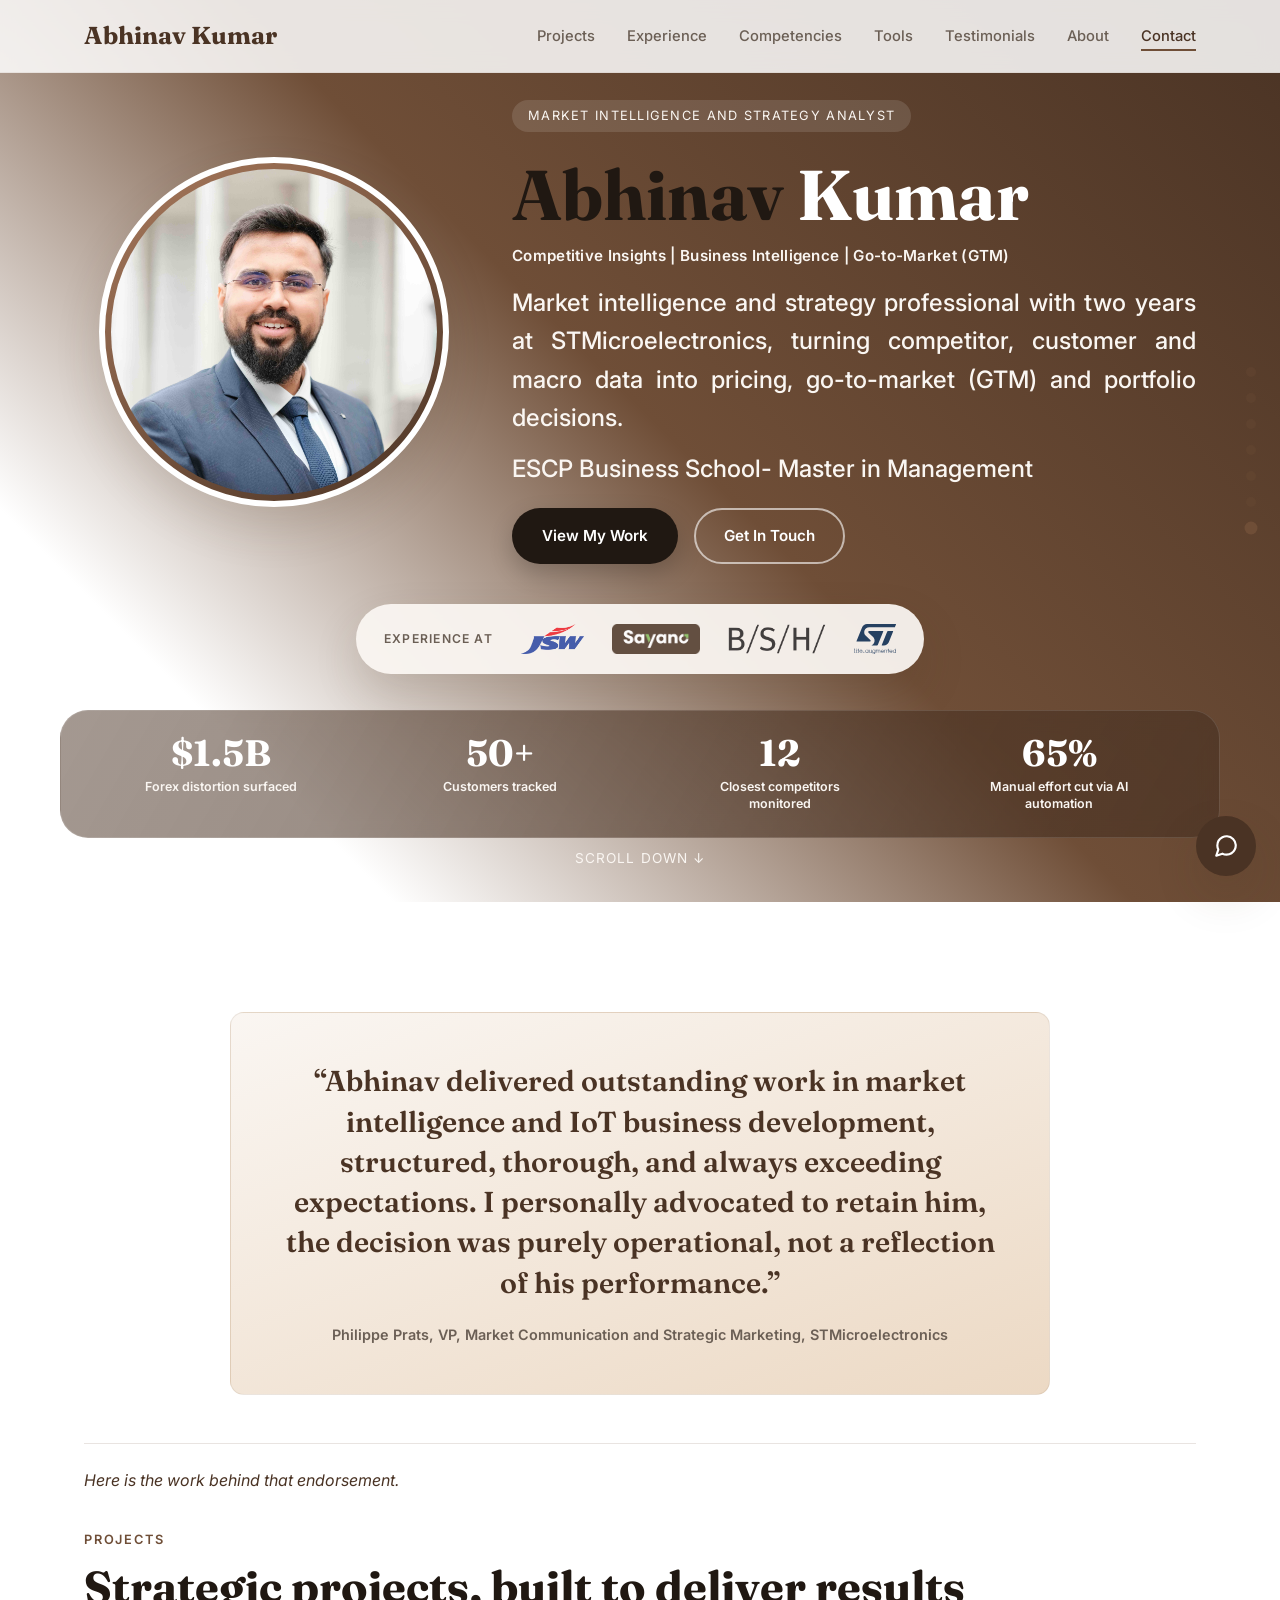
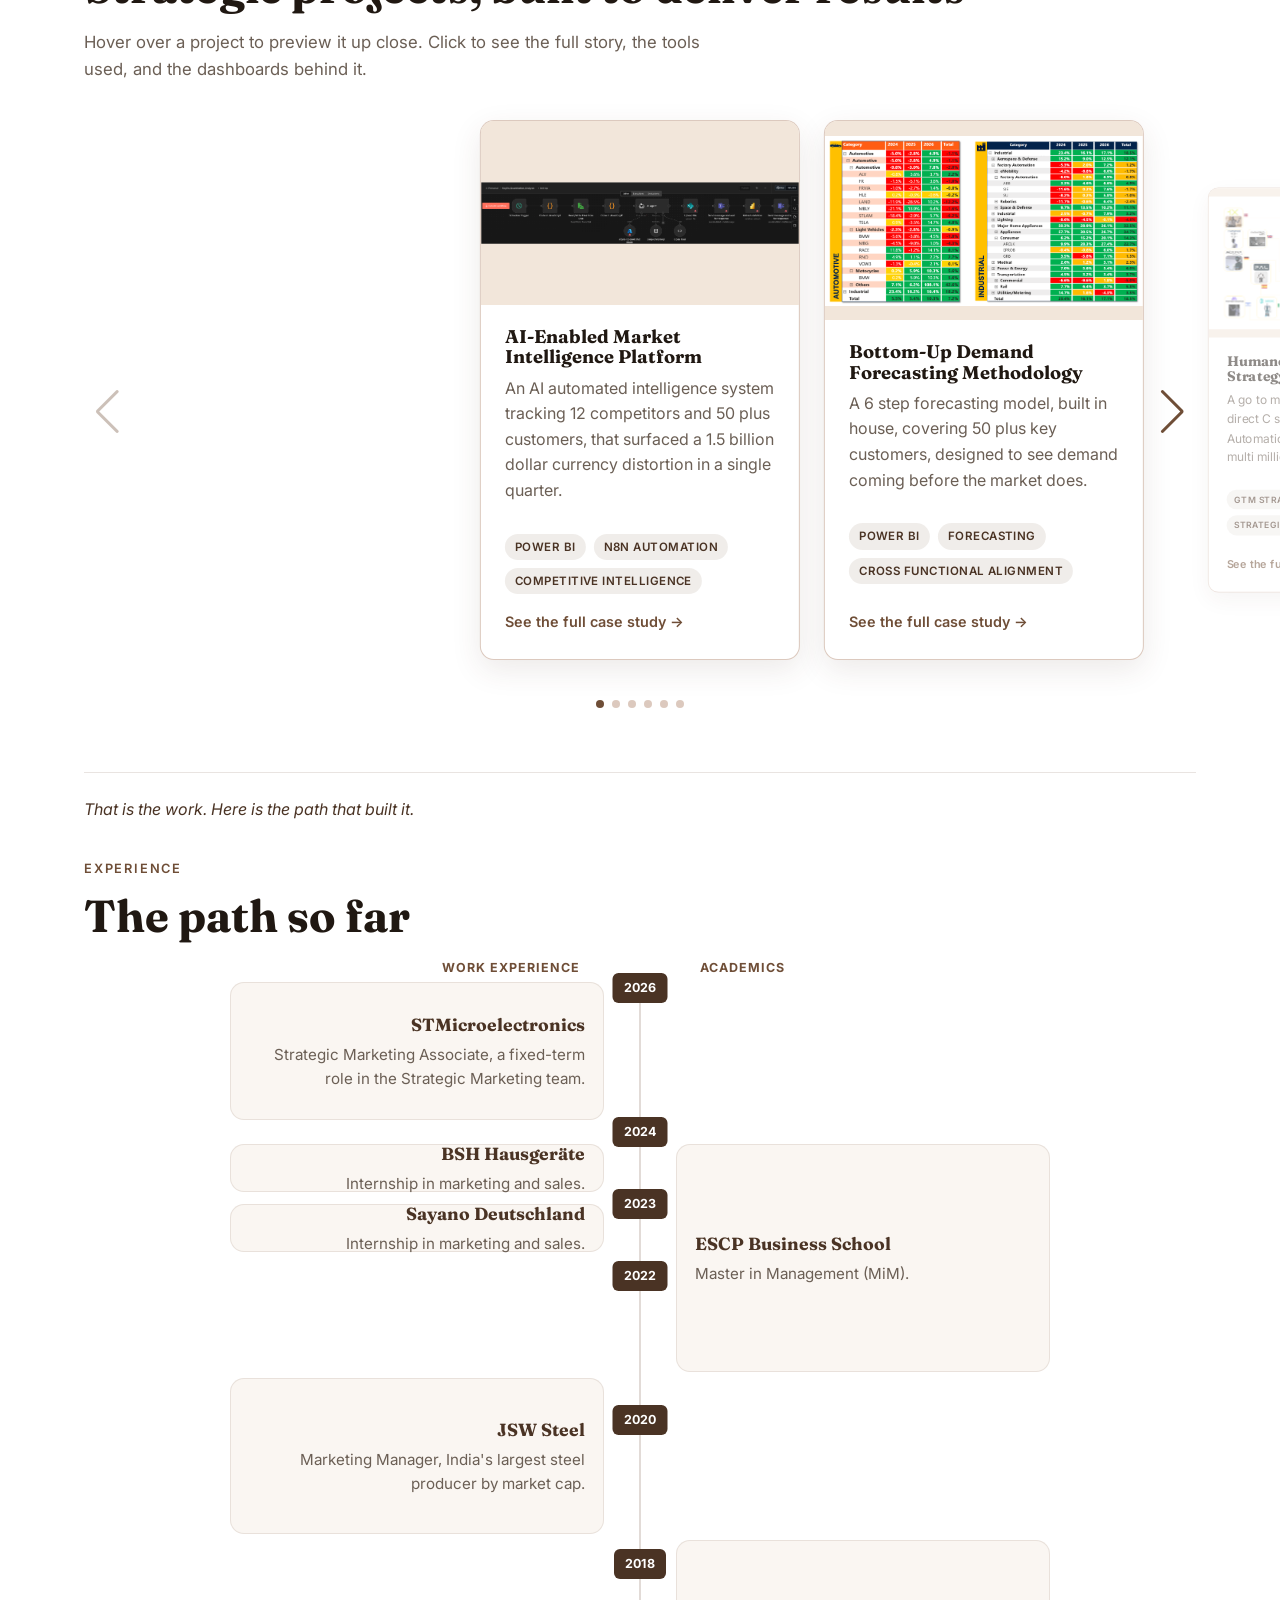
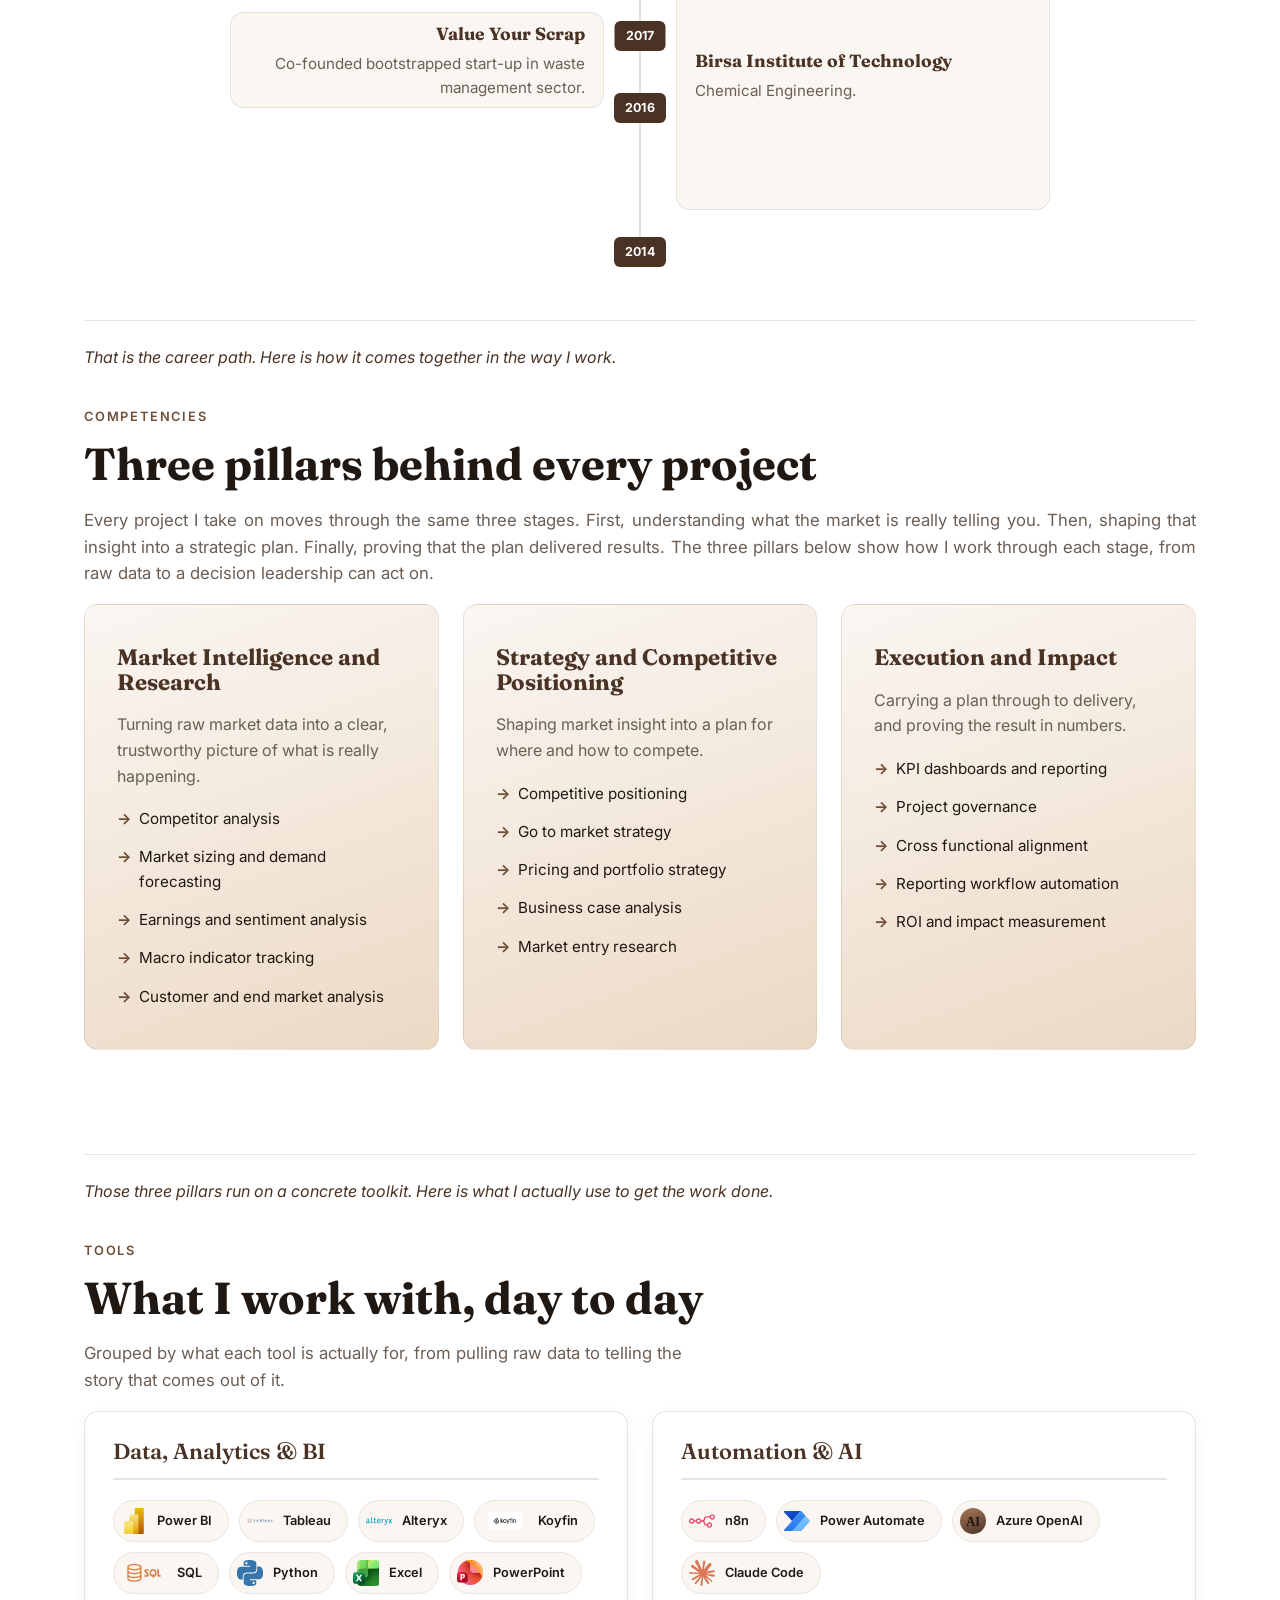
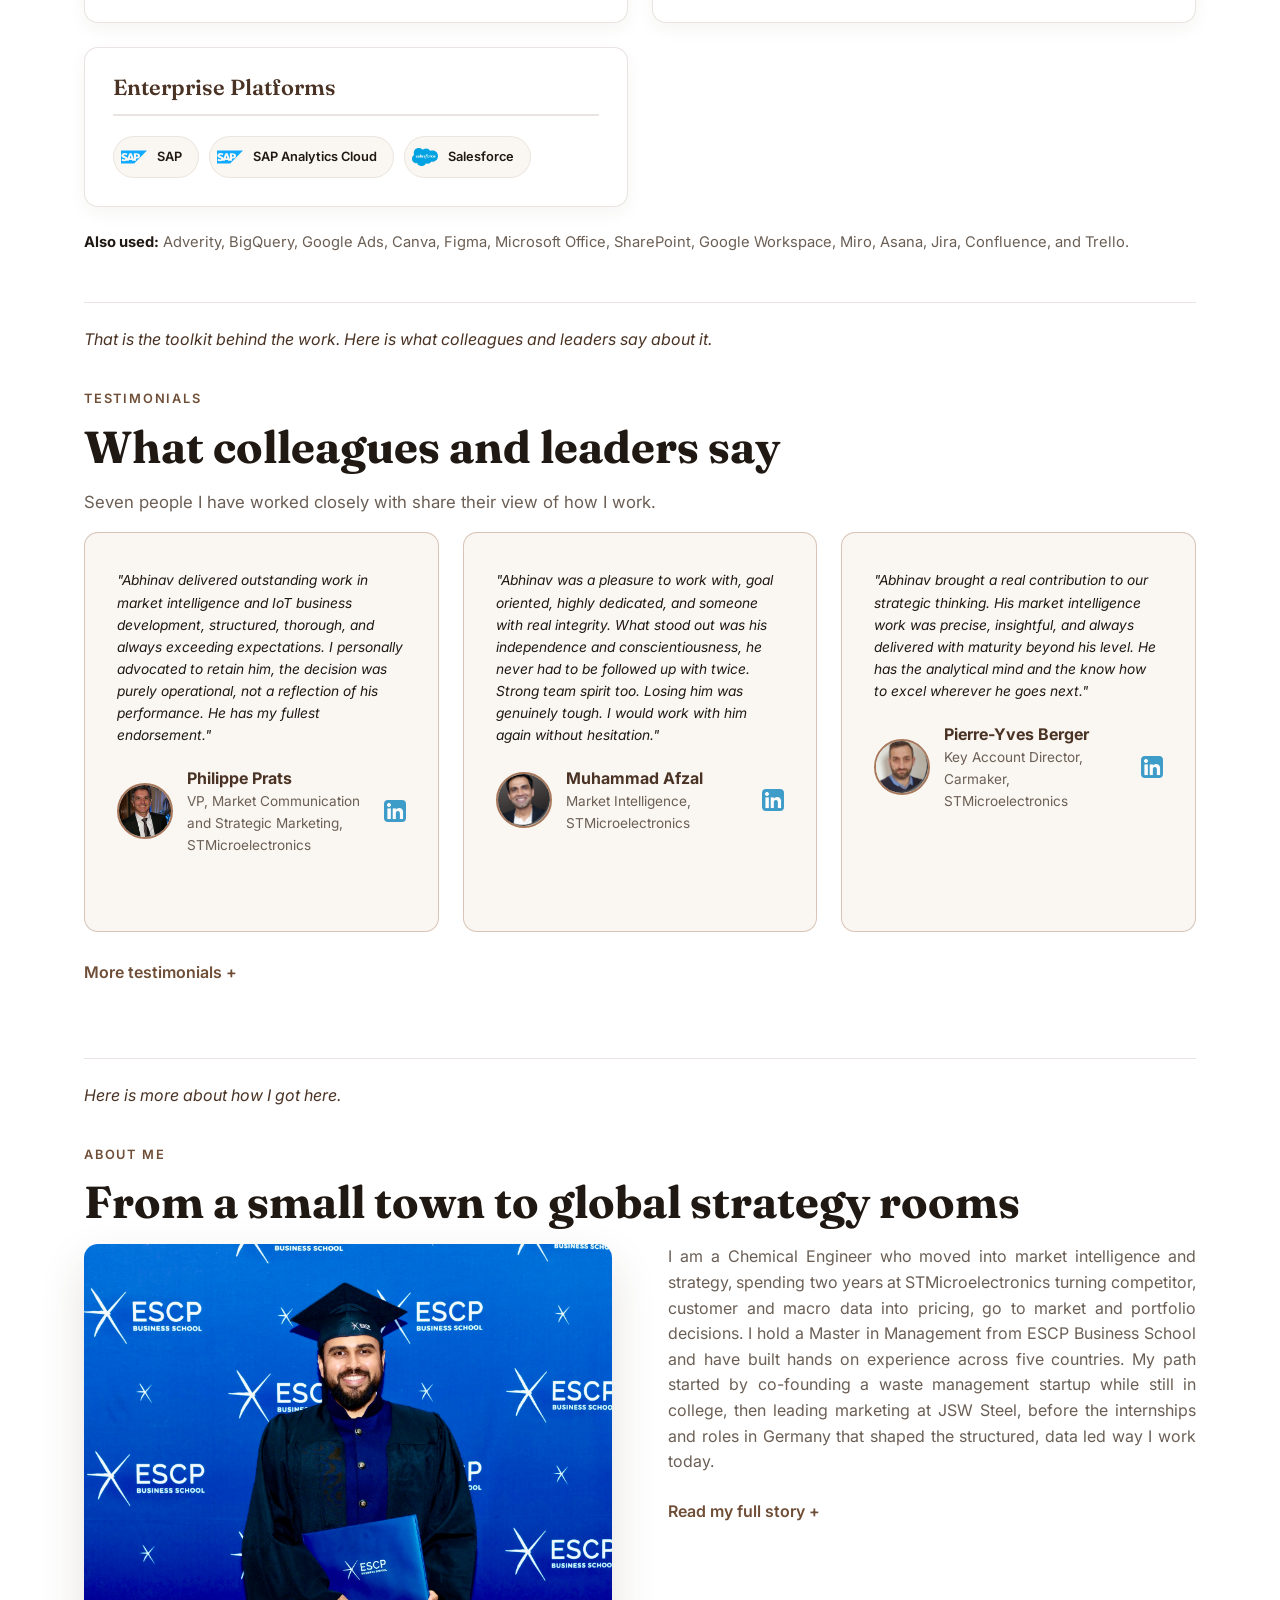
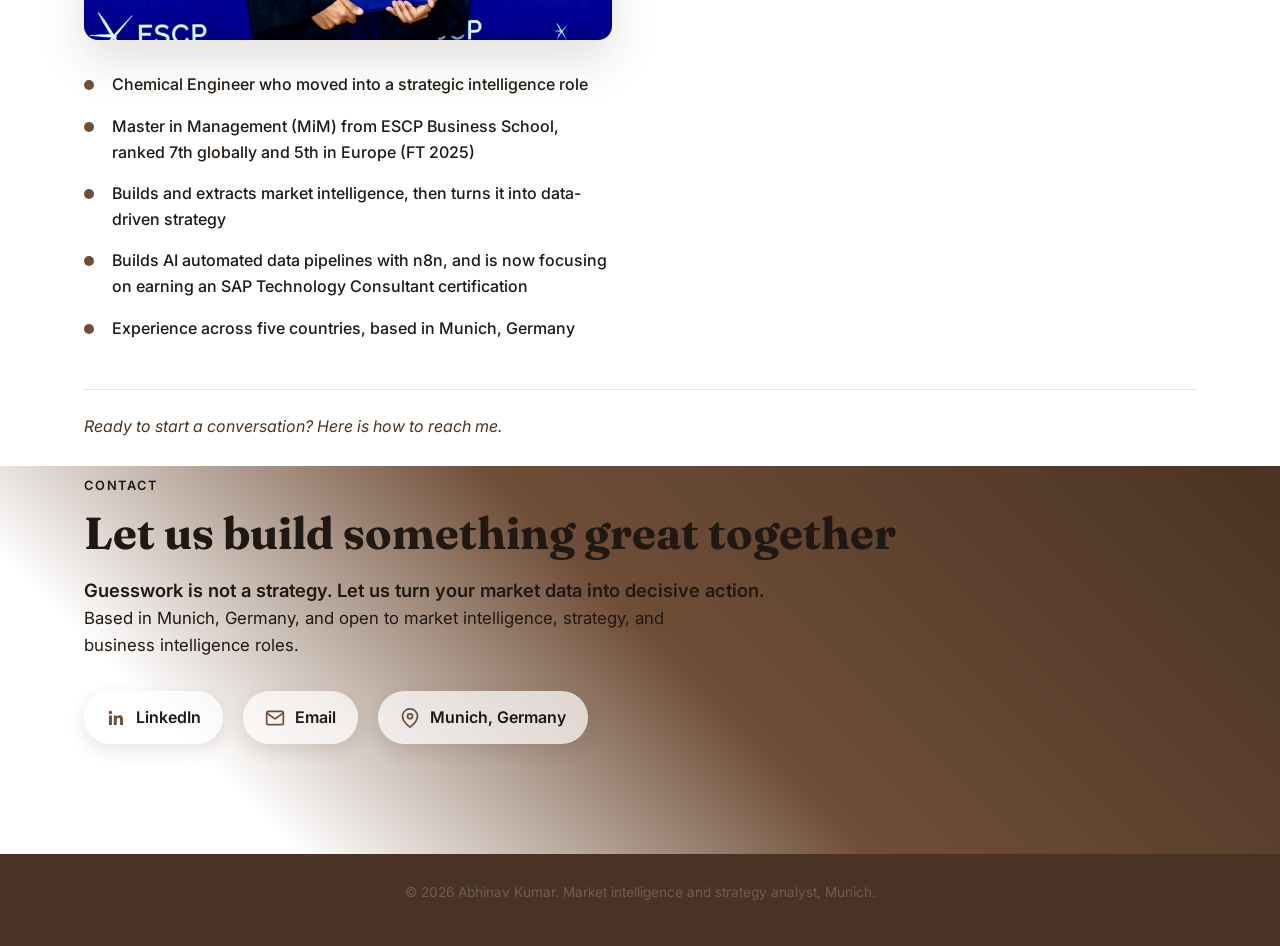
==== index.html @ e5f7d115 "Rebuild experience timeline as a shared, non-repeating year axis Replace the per-entry start/end yea" ====
<!DOCTYPE html>
<html lang="en">
<head>
<meta charset="UTF-8">
<!-- Google tag (gtag.js) -->
<script async src="https://www.googletagmanager.com/gtag/js?id=G-XK9YFJBX1S"></script>
<script>
  window.dataLayer = window.dataLayer || [];
  function gtag(){dataLayer.push(arguments);}
  gtag('js', new Date());

  gtag('config', 'G-XK9YFJBX1S');
</script>
<meta name="viewport" content="width=device-width, initial-scale=1.0">
<title>Abhinav Kumar | Market Intelligence and Strategy Analyst, Munich</title>
<meta name="description" content="Market intelligence and strategy analyst in Munich. Two years at STMicroelectronics. Competitor analysis, forecasting, Power BI dashboards and AI automation.">
<meta property="og:title" content="Abhinav Kumar | Market Intelligence and Strategy Analyst, Munich">
<meta property="og:description" content="Market intelligence and strategy analyst in Munich. Two years at STMicroelectronics. Competitor analysis, forecasting, Power BI dashboards and AI automation.">
<meta property="og:type" content="website">
<meta property="og:url" content="https://abhinavescp.github.io/portfolio/">
<!-- TODO: OG_IMAGE_PATH was not supplied ("none yet"), so the profile photo is used here. A proper 1200x630 social preview image is still needed. -->
<meta property="og:image" content="https://abhinavescp.github.io/portfolio/assets/images/hero/profile.jpeg">
<meta name="twitter:card" content="summary_large_image">
<link rel="preconnect" href="https://fonts.googleapis.com">
<link href="https://fonts.googleapis.com/css2?family=Fraunces:wght@500;600;700&family=Inter:wght@400;500;600;700&display=swap" rel="stylesheet">
<link rel="stylesheet" href="https://cdn.jsdelivr.net/npm/swiper@11/swiper-bundle.min.css">
<link rel="stylesheet" href="assets/css/style.css">
</head>
<body>

<nav class="navbar">
  <div class="container">
    <a href="#hero" class="nav-logo">Abhinav Kumar</a>
    <ul class="nav-links">
      <li><a href="#portfolio">Projects</a></li>
      <li><a href="#experience">Experience</a></li>
      <li><a href="#competencies">Competencies</a></li>
      <li><a href="#tools">Tools</a></li>
      <li><a href="#testimonials">Testimonials</a></li>
      <li><a href="#about">About</a></li>
      <li><a href="#contact">Contact</a></li>
    </ul>
    <button class="nav-toggle" aria-label="Toggle menu">&#9776;</button>
  </div>
</nav>

<nav class="side-dots" aria-label="Page sections">
  <a href="#portfolio" class="side-dot" aria-label="Projects"><span class="side-dot-label">Projects</span></a>
  <a href="#experience" class="side-dot" aria-label="Experience"><span class="side-dot-label">Experience</span></a>
  <a href="#competencies" class="side-dot" aria-label="Competencies"><span class="side-dot-label">Competencies</span></a>
  <a href="#tools" class="side-dot" aria-label="Tools"><span class="side-dot-label">Tools</span></a>
  <a href="#testimonials" class="side-dot" aria-label="Testimonials"><span class="side-dot-label">Testimonials</span></a>
  <a href="#about" class="side-dot" aria-label="About"><span class="side-dot-label">About</span></a>
  <a href="#contact" class="side-dot" aria-label="Contact"><span class="side-dot-label">Contact</span></a>
</nav>

<main>

  <section class="hero" id="hero">
    <div class="container">
      <div class="hero-photo-wrap">
        <div class="hero-photo">
          <img src="assets/images/hero/profile.jpeg" alt="Abhinav Kumar">
        </div>
      </div>
      <div class="hero-copy">
        <span class="hero-kicker">Market Intelligence and Strategy Analyst</span>
        <h1 class="hero-name">Abhinav <span class="accent">Kumar</span></h1>
        <p class="hero-subline">Competitive Insights | Business Intelligence | Go-to-Market (GTM)</p>
        <p class="hero-tagline">Market intelligence and strategy professional with two years at STMicroelectronics, turning competitor, customer and macro data into pricing, go-to-market (GTM) and portfolio decisions.<span class="hero-tagline-edu">ESCP Business School- Master in Management</span></p>
        <div class="hero-actions">
          <a href="#portfolio" class="btn btn-primary">View My Work</a>
          <a href="#contact" class="btn btn-secondary">Get In Touch</a>
        </div>
      </div>
    </div>

    <div class="hero-trust-bar">
      <span class="hero-trust-label">Experience at</span>
      <div class="hero-trust-logos">
        <a href="https://www.jsw.in/" target="_blank" rel="noopener noreferrer"><img src="assets/images/logos/jsw.webp" alt="JSW Steel"></a>
        <a href="https://sayano.de/" target="_blank" rel="noopener noreferrer"><img src="assets/images/logos/sayano.png" alt="Sayano Deutschland"></a>
        <a href="https://www.bsh-group.com/de/de/ueber-die-bsh/unternehmensprofil/" target="_blank" rel="noopener noreferrer"><img src="assets/images/logos/bsh.webp" alt="BSH Hausgeräte"></a>
        <a href="https://www.st.com/content/st_com/en/about/who-we-are.html" target="_blank" rel="noopener noreferrer"><img src="assets/images/logos/stmicroelectronics.svg" alt="STMicroelectronics"></a>
      </div>
    </div>

    <div class="hero-stat-strip">
      <div class="stat-strip-grid">
        <div class="stat-item">
          <span class="stat-number" data-count-to="1.5" data-prefix="$" data-suffix="B">0</span>
          <span class="stat-label">Forex distortion surfaced</span>
        </div>
        <div class="stat-item">
          <span class="stat-number" data-count-to="50" data-suffix="+">0</span>
          <span class="stat-label">Customers tracked</span>
        </div>
        <div class="stat-item">
          <span class="stat-number" data-count-to="12">0</span>
          <span class="stat-label">Closest competitors monitored</span>
        </div>
        <div class="stat-item">
          <span class="stat-number" data-count-to="65" data-suffix="%">0</span>
          <span class="stat-label">Manual effort cut via AI automation</span>
        </div>
      </div>
    </div>

    <div class="scroll-cue">Scroll down &#8595;</div>
  </section>

  <section class="section quote-section" id="quote">
    <div class="container">
      <blockquote class="featured-quote reveal-up">
        <p>&ldquo;Abhinav delivered outstanding work in market intelligence and IoT business development, structured, thorough, and always exceeding expectations. I personally advocated to retain him, the decision was purely operational, not a reflection of his performance.&rdquo;</p>
        <footer class="quote-attribution">Philippe Prats, VP, Market Communication and Strategic Marketing, STMicroelectronics</footer>
      </blockquote>
      <p class="section-bridge">Here is the work behind that endorsement.</p>
    </div>
  </section>

  <section class="section" id="portfolio">
    <div class="container">
      <span class="section-kicker">Projects</span>
      <h2 class="section-title">Strategic projects, built to deliver results</h2>
      <p class="section-intro">Hover over a project to preview it up close. Click to see the full story, the tools used, and the dashboards behind it.</p>

      <div class="swiper project-swiper">
        <div class="swiper-wrapper">

          <div class="swiper-slide">
            <a class="project-card reveal-up" href="projects/project-2.html">
              <div class="project-thumb has-image">
                <img src="assets/images/projects/project-2/n8n-workflow-koyfin.png" alt="n8n automation workflow for competitive intelligence">
              </div>
              <div class="project-body">
                <h3>AI-Enabled Market Intelligence Platform</h3>
                <p>An AI automated intelligence system tracking 12 competitors and 50 plus customers, that surfaced a 1.5 billion dollar currency distortion in a single quarter.</p>
                <div class="project-tags">
                  <span class="tag">Power BI</span>
                  <span class="tag">n8n Automation</span>
                  <span class="tag">Competitive Intelligence</span>
                </div>
                <span class="project-link">See the full case study &#8594;</span>
              </div>
            </a>
          </div>

          <div class="swiper-slide">
            <a class="project-card reveal-up" href="projects/project-1.html">
              <div class="project-thumb has-image">
                <img src="assets/images/projects/project-1/bottom-up-customer-segment.png" alt="Bottom up customer segment breakdown by automotive and industrial category">
              </div>
              <div class="project-body">
                <h3>Bottom-Up Demand Forecasting Methodology</h3>
                <p>A 6 step forecasting model, built in house, covering 50 plus key customers, designed to see demand coming before the market does.</p>
                <div class="project-tags">
                  <span class="tag">Power BI</span>
                  <span class="tag">Forecasting</span>
                  <span class="tag">Cross Functional Alignment</span>
                </div>
                <span class="project-link">See the full case study &#8594;</span>
              </div>
            </a>
          </div>

          <div class="swiper-slide">
            <a class="project-card reveal-up" href="projects/project-3.html">
              <div class="project-thumb has-image">
                <img src="assets/images/projects/project-3/humanoid-robotics-landscape.png" alt="Humanoid robotics competitive landscape map across Europe">
              </div>
              <div class="project-body">
                <h3>Humanoid Robotics GTM Strategy</h3>
                <p>A go to market blueprint shaped by direct C suite conversations at Automatica 2025, built to open up a multi million dollar opportunity.</p>
                <div class="project-tags">
                  <span class="tag">GTM Strategy</span>
                  <span class="tag">Market Entry</span>
                  <span class="tag">Strategic Research</span>
                </div>
                <span class="project-link">See the full case study &#8594;</span>
              </div>
            </a>
          </div>

          <div class="swiper-slide">
            <a class="project-card reveal-up" href="projects/project-4.html">
              <div class="project-thumb has-image">
                <img src="assets/images/projects/project-4/global-dashboard.png" alt="Local Launch Excellence global Power BI dashboard">
              </div>
              <div class="project-body">
                <h3>Local Launch Excellence Project</h3>
                <p>A dual dashboard system that brought Marketing, Sales, and Supply Chain into one rhythm, reducing write off exposure across markets.</p>
                <div class="project-tags">
                  <span class="tag">Power BI</span>
                  <span class="tag">SAP Analytics Cloud</span>
                  <span class="tag">Project Governance</span>
                </div>
                <span class="project-link">See the full case study &#8594;</span>
              </div>
            </a>
          </div>

          <div class="swiper-slide">
            <a class="project-card reveal-up" href="projects/project-5.html">
              <div class="project-thumb has-image">
                <img src="assets/images/projects/project-5/helium10-keyword-research.png" alt="Helium10 keyword research for e-commerce content optimization">
              </div>
              <div class="project-body">
                <h3>E-Commerce Webpage Optimization</h3>
                <p>Data backed analysis that raised conversion rates 12 percent across 8 product launches and grew website traffic 155 percent.</p>
                <div class="project-tags">
                  <span class="tag">A/B Testing</span>
                  <span class="tag">Data Driven Sales</span>
                  <span class="tag">ROI</span>
                </div>
                <span class="project-link">See the full case study &#8594;</span>
              </div>
            </a>
          </div>

          <div class="swiper-slide">
            <a class="project-card reveal-up" href="projects/project-6.html">
              <div class="project-thumb has-image">
                <img src="assets/images/projects/project-6/miamio-glassware.png" alt="MIAMIO glassware e-commerce storefront">
              </div>
              <div class="project-body">
                <h3>Portfolio Diversification via Geopolitical Arbitrage</h3>
                <p>A strategic pivot into glassware that contributed to 33 percent annual revenue growth, backed by sharp analysis of costs and competition.</p>
                <div class="project-tags">
                  <span class="tag">Business Viability Modeling</span>
                  <span class="tag">Pricing Strategy</span>
                </div>
                <span class="project-link">See the full case study &#8594;</span>
              </div>
            </a>
          </div>

        </div>
        <div class="swiper-pagination"></div>
        <div class="swiper-button-next"></div>
        <div class="swiper-button-prev"></div>
      </div>

      <p class="section-bridge">That is the work. Here is the path that built it.</p>
    </div>
  </section>

  <section class="section" id="experience">
    <div class="container">
      <span class="section-kicker">Experience</span>
      <h2 class="section-title">The path so far</h2>
      <div class="timeline-columns-label">
        <span class="timeline-col-heading timeline-col-heading-left">Work Experience</span>
        <span class="timeline-col-heading timeline-col-heading-right">Academics</span>
      </div>
      <div class="experience-timeline" style="height: 890px;">

        <div class="timeline-tick" style="top: 6px;">2026</div>
        <div class="timeline-tick" style="top: 150px;">2024</div>
        <div class="timeline-tick" style="top: 222px;">2023</div>
        <div class="timeline-tick" style="top: 294px;">2022</div>
        <div class="timeline-tick" style="top: 438px;">2020</div>
        <div class="timeline-tick" style="top: 582px;">2018</div>
        <div class="timeline-tick" style="top: 654px;">2017</div>
        <div class="timeline-tick" style="top: 726px;">2016</div>
        <div class="timeline-tick" style="top: 870px;">2014</div>

        <div class="timeline-card-abs timeline-card-left" style="top: 0px; height: 138px;">
          <div class="timeline-card reveal-up">
            <span class="timeline-org">STMicroelectronics</span>
            <span class="timeline-role">Strategic Marketing Associate, a fixed-term role in the Strategic Marketing team.</span>
            <span class="timeline-years-mobile">2024 to 2026</span>
          </div>
        </div>

        <div class="timeline-card-abs timeline-card-left" style="top: 162px; height: 48px;">
          <div class="timeline-card reveal-up">
            <span class="timeline-org">BSH Hausgeräte</span>
            <span class="timeline-role">Internship in marketing and sales.</span>
            <span class="timeline-years-mobile">2023</span>
          </div>
        </div>

        <div class="timeline-card-abs timeline-card-left" style="top: 222px; height: 48px;">
          <div class="timeline-card reveal-up">
            <span class="timeline-org">Sayano Deutschland</span>
            <span class="timeline-role">Internship in marketing and sales.</span>
            <span class="timeline-years-mobile">2022 to 2023</span>
          </div>
        </div>

        <div class="timeline-card-abs timeline-card-right" style="top: 162px; height: 228px;">
          <div class="timeline-card reveal-up">
            <span class="timeline-org">ESCP Business School</span>
            <span class="timeline-role">Master in Management (MiM).</span>
            <span class="timeline-years-mobile">2020 to 2023</span>
          </div>
        </div>

        <div class="timeline-card-abs timeline-card-left" style="top: 396px; height: 156px;">
          <div class="timeline-card reveal-up">
            <span class="timeline-org">JSW Steel</span>
            <span class="timeline-role">Marketing Manager, India's largest steel producer by market cap.</span>
            <span class="timeline-years-mobile">2018 to 2020</span>
          </div>
        </div>

        <div class="timeline-card-abs timeline-card-left" style="top: 630px; height: 96px;">
          <div class="timeline-card reveal-up">
            <span class="timeline-org">Value Your Scrap</span>
            <span class="timeline-role">Co-founded bootstrapped start-up in waste management sector.</span>
            <span class="timeline-years-mobile">2016 to 2017</span>
          </div>
        </div>

        <div class="timeline-card-abs timeline-card-right" style="top: 558px; height: 270px;">
          <div class="timeline-card reveal-up">
            <span class="timeline-org">Birsa Institute of Technology</span>
            <span class="timeline-role">Chemical Engineering.</span>
            <span class="timeline-years-mobile">2014 to 2018</span>
          </div>
        </div>

      </div>
      <p class="section-bridge">That is the career path. Here is how it comes together in the way I work.</p>
    </div>
  </section>

  <section class="section" id="competencies">
    <div class="container">
      <span class="section-kicker">Competencies</span>
      <h2 class="section-title">Three pillars behind every project</h2>
      <p class="section-intro">Every project I take on moves through the same three stages. First, understanding what the market is really telling you. Then, shaping that insight into a strategic plan. Finally, proving that the plan delivered results. The three pillars below show how I work through each stage, from raw data to a decision leadership can act on.</p>

      <div class="swiper competency-swiper">
        <div class="swiper-wrapper">

          <div class="swiper-slide">
            <div class="competency-card reveal-up">
              <h3>Market Intelligence and Research</h3>
              <p>Turning raw market data into a clear, trustworthy picture of what is really happening.</p>
              <ul>
                <li>Competitor analysis</li>
                <li>Market sizing and demand forecasting</li>
                <li>Earnings and sentiment analysis</li>
                <li>Macro indicator tracking</li>
                <li>Customer and end market analysis</li>
              </ul>
            </div>
          </div>

          <div class="swiper-slide">
            <div class="competency-card reveal-up">
              <h3>Strategy and Competitive Positioning</h3>
              <p>Shaping market insight into a plan for where and how to compete.</p>
              <ul>
                <li>Competitive positioning</li>
                <li>Go to market strategy</li>
                <li>Pricing and portfolio strategy</li>
                <li>Business case analysis</li>
                <li>Market entry research</li>
              </ul>
            </div>
          </div>

          <div class="swiper-slide">
            <div class="competency-card reveal-up">
              <h3>Execution and Impact</h3>
              <p>Carrying a plan through to delivery, and proving the result in numbers.</p>
              <ul>
                <li>KPI dashboards and reporting</li>
                <li>Project governance</li>
                <li>Cross functional alignment</li>
                <li>Reporting workflow automation</li>
                <li>ROI and impact measurement</li>
              </ul>
            </div>
          </div>

        </div>
        <div class="swiper-pagination"></div>
        <div class="swiper-button-next"></div>
        <div class="swiper-button-prev"></div>
      </div>

      <p class="section-bridge">Those three pillars run on a concrete toolkit. Here is what I actually use to get the work done.</p>
    </div>
  </section>

  <section class="section" id="tools">
    <div class="container">
      <span class="section-kicker">Tools</span>
      <h2 class="section-title">What I work with, day to day</h2>
      <p class="section-intro">Grouped by what each tool is actually for, from pulling raw data to telling the story that comes out of it.</p>

      <div class="skills-categories-grid">

      <div class="skills-category reveal-up">
        <h3 class="skills-category-title">Data, Analytics &amp; BI</h3>
        <div class="skills-grid">
          <div class="skill-chip"><img src="assets/images/skills/powerbi.svg" alt="Power BI"><span>Power BI</span></div>
          <div class="skill-chip"><img src="assets/images/skills/tableau.png" alt="Tableau"><span>Tableau</span></div>
          <div class="skill-chip"><img src="assets/images/skills/alteryx.svg" alt="Alteryx"><span>Alteryx</span></div>
          <div class="skill-chip"><img class="skill-logo-wide" src="assets/images/skills/koyfin.png" alt="Koyfin"><span>Koyfin</span></div>
          <div class="skill-chip"><img class="skill-logo-wide" src="assets/images/skills/sql.png" alt="SQL"><span>SQL</span></div>
          <div class="skill-chip"><img src="assets/images/skills/python.svg" alt="Python"><span>Python</span></div>
          <div class="skill-chip"><img src="assets/images/skills/excel.png" alt="Excel"><span>Excel</span></div>
          <div class="skill-chip"><img src="assets/images/skills/powerpoint.svg" alt="PowerPoint"><span>PowerPoint</span></div>
        </div>
      </div>

      <div class="skills-category reveal-up">
        <h3 class="skills-category-title">Automation &amp; AI</h3>
        <div class="skills-grid">
          <div class="skill-chip"><img src="assets/images/skills/n8n.svg" alt="n8n"><span>n8n</span></div>
          <div class="skill-chip"><img src="assets/images/skills/powerautomate.svg" alt="Power Automate"><span>Power Automate</span></div>
          <!-- TODO: no Azure OpenAI icon file was supplied, so a text monogram is used instead of a logo -->
          <div class="skill-chip"><span class="skill-monogram" aria-hidden="true">AI</span><span>Azure OpenAI</span></div>
          <div class="skill-chip"><img src="assets/images/skills/claude.svg" alt="Claude Code"><span>Claude Code</span></div>
        </div>
      </div>

      <div class="skills-category reveal-up">
        <h3 class="skills-category-title">Enterprise Platforms</h3>
        <div class="skills-grid">
          <div class="skill-chip"><img src="assets/images/skills/sap.svg" alt="SAP"><span>SAP</span></div>
          <div class="skill-chip"><img src="assets/images/skills/sap.svg" alt="SAP Analytics Cloud"><span>SAP Analytics Cloud</span></div>
          <div class="skill-chip"><img src="assets/images/skills/salesforce.png" alt="Salesforce"><span>Salesforce</span></div>
        </div>
      </div>

      </div>

      <p class="skills-also-used reveal-up"><strong>Also used:</strong> Adverity, BigQuery, Google Ads, Canva, Figma, Microsoft Office, SharePoint, Google Workspace, Miro, Asana, Jira, Confluence, and Trello.</p>

      <p class="section-bridge">That is the toolkit behind the work. Here is what colleagues and leaders say about it.</p>
    </div>
  </section>

  <section class="section" id="testimonials">
    <div class="container">
      <span class="section-kicker">Testimonials</span>
      <h2 class="section-title">What colleagues and leaders say</h2>
      <p class="section-intro">Seven people I have worked closely with share their view of how I work.</p>

      <div class="testimonial-grid">
        <div class="testimonial-card reveal-up">
          <p class="testimonial-quote">"Abhinav delivered outstanding work in market intelligence and IoT business development, structured, thorough, and always exceeding expectations. I personally advocated to retain him, the decision was purely operational, not a reflection of his performance. He has my fullest endorsement."</p>
          <div class="testimonial-header">
            <span class="testimonial-photo-frame"><img class="testimonial-photo" src="assets/images/testimonials/philippe-prats.png" alt="Philippe Prats"></span>
            <div class="testimonial-identity">
              <div class="testimonial-name">Philippe Prats</div>
              <div class="testimonial-role">VP, Market Communication and Strategic Marketing, STMicroelectronics</div>
            </div>
            <a href="https://www.linkedin.com/in/philippe-prats-13bbb591/" target="_blank" rel="noopener" aria-label="Philippe Prats on LinkedIn">
              <img class="testimonial-linkedin" src="assets/images/icons/linkedin.png" alt="LinkedIn">
            </a>
          </div>
        </div>

        <div class="testimonial-card reveal-up">
          <p class="testimonial-quote">"Abhinav was a pleasure to work with, goal oriented, highly dedicated, and someone with real integrity. What stood out was his independence and conscientiousness, he never had to be followed up with twice. Strong team spirit too. Losing him was genuinely tough. I would work with him again without hesitation."</p>
          <div class="testimonial-header">
            <span class="testimonial-photo-frame"><img class="testimonial-photo" src="assets/images/testimonials/muhammad-afzal.png" alt="Muhammad Afzal"></span>
            <div class="testimonial-identity">
              <div class="testimonial-name">Muhammad Afzal</div>
              <div class="testimonial-role">Market Intelligence, STMicroelectronics</div>
            </div>
            <a href="https://www.linkedin.com/in/muhammad-afzal/" target="_blank" rel="noopener" aria-label="Muhammad Afzal on LinkedIn">
              <img class="testimonial-linkedin" src="assets/images/icons/linkedin.png" alt="LinkedIn">
            </a>
          </div>
        </div>

        <div class="testimonial-card reveal-up">
          <p class="testimonial-quote">"Abhinav brought a real contribution to our strategic thinking. His market intelligence work was precise, insightful, and always delivered with maturity beyond his level. He has the analytical mind and the know how to excel wherever he goes next."</p>
          <div class="testimonial-header">
            <span class="testimonial-photo-frame"><img class="testimonial-photo" src="assets/images/testimonials/pierre-yves-berger.png" alt="Pierre-Yves Berger"></span>
            <div class="testimonial-identity">
              <div class="testimonial-name">Pierre-Yves Berger</div>
              <div class="testimonial-role">Key Account Director, Carmaker, STMicroelectronics</div>
            </div>
            <a href="https://www.linkedin.com/in/pyberger/" target="_blank" rel="noopener" aria-label="Pierre-Yves Berger on LinkedIn">
              <img class="testimonial-linkedin" src="assets/images/icons/linkedin.png" alt="LinkedIn">
            </a>
          </div>
        </div>
      </div>

      <details class="testimonial-more">
        <summary>More testimonials</summary>
        <div class="testimonial-grid">
          <div class="testimonial-card reveal-up">
            <p class="testimonial-quote">"A high performance talent who translates market intelligence into measurable success. Abhinav demonstrated full ownership of the product lifecycle, from SEO to Power BI analytics, consistently delivering outstanding results. His strategic mindset and leadership potential are exemplary."</p>
            <div class="testimonial-header">
              <span class="testimonial-photo-frame"><img class="testimonial-photo" src="assets/images/testimonials/fabian-blocher.png" alt="Fabian Blocher"></span>
              <div class="testimonial-identity">
                <div class="testimonial-name">Fabian Blocher</div>
                <div class="testimonial-role">CEO, Sayano Deutschland GmbH</div>
              </div>
              <a href="https://www.linkedin.com/in/fabian-blocher/" target="_blank" rel="noopener" aria-label="Fabian Blocher on LinkedIn">
                <img class="testimonial-linkedin" src="assets/images/icons/linkedin.png" alt="LinkedIn">
              </a>
            </div>
          </div>

          <div class="testimonial-card reveal-up">
            <p class="testimonial-quote">"A rare talent who bridges the gap between strategic thinking and flawless execution. Abhinav took full ownership of international sales projects, transforming complex data into management level insights with remarkable clarity. His proactive curiosity and collaborative leadership make him a high potential asset."</p>
            <div class="testimonial-header">
              <span class="testimonial-photo-frame"><img class="testimonial-photo" src="assets/images/testimonials/benjamin-burkhardt.png" alt="Benjamin Burkhardt"></span>
              <div class="testimonial-identity">
                <div class="testimonial-name">Benjamin Burkhardt</div>
                <div class="testimonial-role">Project Leader, EMEA Sales, BSH Hausgeräte GmbH</div>
              </div>
              <a href="https://www.linkedin.com/in/benjamin-burkhardt-b8840616/" target="_blank" rel="noopener" aria-label="Benjamin Burkhardt on LinkedIn">
                <img class="testimonial-linkedin" src="assets/images/icons/linkedin.png" alt="LinkedIn">
              </a>
            </div>
          </div>

          <div class="testimonial-card reveal-up">
            <p class="testimonial-quote">"Abhinav is a reliable, high potential talent with a natural gift for communication. His strong motivation, active presence, and commitment to delivering on his promises make him a standout asset. He truly excels in environments that require both strategic clarity and a proactive drive to succeed."</p>
            <div class="testimonial-header">
              <span class="testimonial-photo-frame"><img class="testimonial-photo" src="assets/images/testimonials/adele-conti.png" alt="Adele Conti"></span>
              <div class="testimonial-identity">
                <div class="testimonial-name">Adele Conti</div>
                <div class="testimonial-role">Field Quality Support, STMicroelectronics</div>
              </div>
              <a href="https://www.linkedin.com/in/adele-conti-467ab3227/" target="_blank" rel="noopener" aria-label="Adele Conti on LinkedIn">
                <img class="testimonial-linkedin" src="assets/images/icons/linkedin.png" alt="LinkedIn">
              </a>
            </div>
          </div>

          <div class="testimonial-card reveal-up">
            <p class="testimonial-quote">"Abhinav is a natural collaborator who consistently steps up beyond his core role. He delivers high quality results even under tight deadlines, showing a rare level of dedication and follow through. His proactive drive to support cross functional initiatives makes him a truly valued member of the team."</p>
            <div class="testimonial-header">
              <span class="testimonial-photo-frame"><img class="testimonial-photo" src="assets/images/testimonials/jyothisa-mathew.png" alt="Jyothisa Mathew"></span>
              <div class="testimonial-identity">
                <div class="testimonial-name">Jyothisa Mathew</div>
                <div class="testimonial-role">HR Partner, STMicroelectronics</div>
              </div>
              <a href="https://www.linkedin.com/in/jyothisa-mathew-ab3b38119/" target="_blank" rel="noopener" aria-label="Jyothisa Mathew on LinkedIn">
                <img class="testimonial-linkedin" src="assets/images/icons/linkedin.png" alt="LinkedIn">
              </a>
            </div>
          </div>
        </div>
      </details>

      <p class="section-bridge">Here is more about how I got here.</p>
    </div>
  </section>

  <section class="section" id="about">
    <div class="container">
      <span class="section-kicker">About Me</span>
      <h2 class="section-title">From a small town to global strategy rooms</h2>
      <div class="about-grid">
        <div class="about-left reveal-up">
          <div class="about-photo">
            <img src="assets/images/hero/graduation.jpg" alt="Abhinav Kumar graduating from ESCP Business School">
          </div>
          <ul class="about-highlights">
            <li>Chemical Engineer who moved into a strategic intelligence role</li>
            <!-- TODO: verify FT ranking claim -->
            <li>Master in Management (MiM) from ESCP Business School, ranked 7th globally and 5th in Europe (FT 2025)</li>
            <li>Builds and extracts market intelligence, then turns it into data-driven strategy</li>
            <li>Builds AI automated data pipelines with n8n, and is now focusing on earning an SAP Technology Consultant certification</li>
            <li>Experience across five countries, based in Munich, Germany</li>
          </ul>
        </div>
        <div class="reveal-up">
          <p>I am a Chemical Engineer who moved into market intelligence and strategy, spending two years at STMicroelectronics turning competitor, customer and macro data into pricing, go to market and portfolio decisions. I hold a Master in Management from ESCP Business School and have built hands on experience across five countries. My path started by co-founding a waste management startup while still in college, then leading marketing at JSW Steel, before the internships and roles in Germany that shaped the structured, data led way I work today.</p>
          <details class="about-story">
            <summary>Read my full story</summary>
            <p>My story starts in Dhanbad, the coal capital of India, where I grew up before studying Chemical Engineering at the Birsa Institute of Technology in nearby Sindri. In 2016, while still in college, I co-founded Value Your Scrap, a bootstrapped start-up in the waste management sector. That early experience is where I first learned how to turn a rough idea into a working business, a lesson that still shapes how I approach every project today.</p>
            <p>That instinct for building something from scratch led me to my first real job, Marketing Manager at JSW Steel, India's largest steel producer by market cap. It was there that I sensed I needed more structured learning, and that is what motivated me to join ESCP Business School, a top business school here in Europe. During my coursework, I picked up internships in marketing and sales at Sayano Deutschland and BSH Hausgeräte in Germany, building hands on experience across five countries, India, Germany, France, Spain, and Russia.</p>
            <p>That international grounding carried me into a Strategic Marketing Associate role at STMicroelectronics, until my contract came to an end, as the role was structured on a fixed term basis. There, I took part in a range of strategic projects, starting with building a market intelligence dashboard, then leading the go to market strategy project for the Humanoid Robotics segment, and taking part in Annual Budgetary Planning sessions to support the corporate strategy team. Along the way, I picked up hands on experience with tools like Power BI, Tableau, Alteryx, Adverity, Salesforce, SAP, the n8n automation tool, and Claude Code, skills that now sit at the center of how I work.</p>
          </details>
        </div>
      </div>
      <p class="section-bridge">Ready to start a conversation? Here is how to reach me.</p>
    </div>
  </section>

  <section class="section contact" id="contact">
    <div class="container">
      <div class="reveal-up">
        <span class="section-kicker">Contact</span>
        <h2 class="section-title">Let us build something great together</h2>
        <p class="contact-pitch">Guesswork is not a strategy. Let us turn your market data into decisive action.</p>
        <p class="section-intro">Based in Munich, Germany, and open to market intelligence, strategy, and business intelligence roles.</p>
      </div>
      <div class="contact-links">
        <a class="contact-link reveal-up" href="https://www.linkedin.com/in/abhinav-kumar-escp/" target="_blank" rel="noopener">
          <svg class="contact-icon" viewBox="0 0 24 24" fill="currentColor" aria-hidden="true"><path d="M20.447 20.452h-3.554v-5.569c0-1.328-.027-3.037-1.852-3.037-1.853 0-2.136 1.445-2.136 2.939v5.667H9.351V9h3.414v1.561h.046c.477-.9 1.637-1.85 3.37-1.85 3.601 0 4.267 2.37 4.267 5.455v6.286zM5.337 7.433c-1.144 0-2.063-.926-2.063-2.065 0-1.138.92-2.063 2.063-2.063 1.14 0 2.064.925 2.064 2.063 0 1.139-.925 2.065-2.064 2.065zm1.782 13.019H3.555V9h3.564v11.452z"/></svg>
          LinkedIn
        </a>
        <a class="contact-link reveal-up" href="mailto:abhinavescp@gmail.com">
          <svg class="contact-icon" viewBox="0 0 24 24" fill="none" stroke="currentColor" stroke-width="2" stroke-linecap="round" stroke-linejoin="round" aria-hidden="true"><rect x="2" y="4" width="20" height="16" rx="2"></rect><path d="m22 6-10 7L2 6"></path></svg>
          Email
        </a>
        <span class="contact-link reveal-up">
          <svg class="contact-icon" viewBox="0 0 24 24" fill="none" stroke="currentColor" stroke-width="2" stroke-linecap="round" stroke-linejoin="round" aria-hidden="true"><path d="M21 10c0 7-9 13-9 13s-9-6-9-13a9 9 0 0 1 18 0z"></path><circle cx="12" cy="10" r="3"></circle></svg>
          Munich, Germany
        </span>
      </div>
    </div>
  </section>

</main>

<footer class="site-footer">
  <p>&copy; 2026 Abhinav Kumar. Market intelligence and strategy analyst, Munich.</p>
</footer>

<script src="https://cdn.jsdelivr.net/npm/swiper@11/swiper-bundle.min.js"></script>
<script src="assets/js/main.js"></script>
</body>
</html>
---- assets/css/style.css ----
/* ---------- Design tokens ---------- */
:root {
  --mocha: #6f4e37;
  --mocha-dark: #4a3324;
  --mocha-light: #a8795c;
  --mocha-pale: #f2e6da;
  --cream: #faf6f2;
  --white: #ffffff;
  --ink: #201812;
  --muted: #6b5f55;
  --max-width: 1160px;
  --radius: 14px;
  --shadow: 0 20px 45px rgba(74, 51, 36, 0.15);
  --transition: 0.35s cubic-bezier(0.22, 1, 0.36, 1);
}

* {
  box-sizing: border-box;
}

html {
  scroll-behavior: smooth;
}

html {
  overflow-x: hidden;
  scroll-padding-top: 72px;
}

body {
  margin: 0;
  overflow-x: hidden;
  font-family: "Inter", -apple-system, BlinkMacSystemFont, sans-serif;
  color: var(--ink);
  background: var(--white);
  line-height: 1.6;
}

h1,
h2,
h3,
h4 {
  font-family: "Fraunces", "Playfair Display", serif;
  margin: 0 0 0.5em;
  line-height: 1.1;
}

p {
  margin: 0 0 1em;
  color: var(--muted);
}

a {
  color: inherit;
  text-decoration: none;
}

img {
  max-width: 100%;
  display: block;
}

.container {
  max-width: var(--max-width);
  margin: 0 auto;
  padding: 0 24px;
}

.section {
  padding: 110px 0;
}

/* ---------- Impact stat strip (blended into the hero) ---------- */
.hero-stat-strip {
  position: relative;
  z-index: 2;
  width: 100%;
  max-width: var(--max-width);
  margin: 36px auto 0;
  padding: 24px 32px;
  background: linear-gradient(120deg, rgba(74, 51, 36, 0.5), rgba(74, 51, 36, 0.68));
  backdrop-filter: blur(10px);
  -webkit-backdrop-filter: blur(10px);
  border-radius: 28px;
  border: 1px solid rgba(255, 255, 255, 0.12);
}

.stat-strip-grid {
  display: grid;
  grid-template-columns: repeat(4, 1fr);
  gap: 24px;
}

.stat-item {
  text-align: center;
  display: flex;
  flex-direction: column;
  align-items: center;
  gap: 6px;
}

.stat-number {
  font-family: "Fraunces", serif;
  font-weight: 700;
  font-size: clamp(1.6rem, 3.2vw, 2.3rem);
  color: var(--white);
  line-height: 1;
}

.stat-label {
  font-size: 0.78rem;
  font-weight: 600;
  color: var(--cream);
  max-width: 170px;
  line-height: 1.4;
}

/* ---------- Hero trust bar ---------- */
.hero-trust-bar {
  position: relative;
  z-index: 2;
  margin-top: 40px;
  padding: 20px 28px;
  background: rgba(250, 246, 242, 0.94);
  backdrop-filter: blur(6px);
  border-radius: 100px;
  box-shadow: var(--shadow);
  display: flex;
  align-items: center;
  justify-content: center;
  flex-wrap: wrap;
  gap: 28px;
  max-width: fit-content;
  margin-left: auto;
  margin-right: auto;
}

.hero-trust-label {
  font-size: 0.76rem;
  font-weight: 600;
  text-transform: uppercase;
  letter-spacing: 0.1em;
  color: var(--muted);
  white-space: nowrap;
}

.hero-trust-logos {
  display: flex;
  align-items: center;
  flex-wrap: wrap;
  gap: 28px;
}

.hero-trust-logos img {
  height: 30px;
  width: auto;
  object-fit: contain;
  opacity: 0.85;
  transition: opacity 0.25s ease, transform 0.25s ease;
}

.hero-trust-logos img:hover {
  opacity: 1;
  transform: translateY(-2px);
}

.reveal-up {
  opacity: 0;
  transform: translateY(55px);
  transition: opacity 1.3s cubic-bezier(0.22, 1, 0.36, 1), transform 1.3s cubic-bezier(0.22, 1, 0.36, 1);
}

.reveal-up.is-revealed {
  opacity: 1;
  transform: translateY(0);
}

.section-kicker {
  text-transform: uppercase;
  letter-spacing: 0.14em;
  font-size: 0.8rem;
  font-weight: 600;
  color: var(--mocha);
  margin-bottom: 12px;
  display: block;
}

.section-title {
  font-size: clamp(2rem, 4vw, 2.8rem);
  margin-bottom: 18px;
}

.section-intro {
  max-width: 640px;
  font-size: 1.05rem;
}

#competencies .section-intro {
  max-width: none;
  text-align: justify;
  text-justify: inter-word;
  hyphens: auto;
  -webkit-hyphens: auto;
}

.section-bridge {
  margin-top: 48px;
  padding-top: 24px;
  border-top: 1px solid rgba(111, 78, 55, 0.15);
  font-style: italic;
  color: var(--mocha-dark);
  font-size: 1rem;
}

/* Sections that end on a bridge line hand off to the next section with
   a short gap (about 1cm total) instead of the usual full section padding. */
.section:has(> .container > .section-bridge:last-child) {
  padding-bottom: 10px;
}

.section:has(> .container > .section-bridge:last-child) + .section {
  padding-top: 10px;
}

/* ---------- Nav ---------- */
.navbar {
  position: fixed;
  top: 0;
  left: 0;
  right: 0;
  z-index: 1000;
  background: rgba(255, 255, 255, 0.85);
  backdrop-filter: blur(10px);
  border-bottom: 1px solid rgba(111, 78, 55, 0.08);
  transition: background var(--transition);
}

.navbar .container {
  display: flex;
  align-items: center;
  justify-content: space-between;
  height: 72px;
}

.nav-logo {
  font-family: "Fraunces", serif;
  font-weight: 700;
  font-size: calc(1.2rem + 4pt);
  color: var(--mocha-dark);
}

.nav-links {
  display: flex;
  gap: 32px;
  list-style: none;
  margin: 0;
  padding: 0;
}

.nav-links a {
  font-size: 0.92rem;
  font-weight: 500;
  color: var(--muted);
  position: relative;
  padding: 6px 0;
  transition: color var(--transition);
}

.nav-links a::after {
  content: "";
  position: absolute;
  left: 0;
  bottom: 0;
  height: 2px;
  width: 0;
  background: var(--mocha);
  transition: width var(--transition);
}

.nav-links a.active,
.nav-links a:hover {
  color: var(--mocha-dark);
}

.nav-links a.active::after,
.nav-links a:hover::after {
  width: 100%;
}

.nav-toggle {
  display: none;
  background: none;
  border: none;
  font-size: 1.6rem;
  color: var(--mocha-dark);
  cursor: pointer;
}

/* ---------- Side scroll-progress dots ---------- */
.side-dots {
  position: fixed;
  right: 24px;
  top: 50%;
  transform: translateY(-50%);
  z-index: 900;
  display: flex;
  flex-direction: column;
  align-items: center;
  gap: 16px;
}

.side-dot {
  position: relative;
  display: block;
  width: 10px;
  height: 10px;
  border-radius: 50%;
  background: rgba(111, 78, 55, 0.25);
  transition: background var(--transition), transform var(--transition);
}

.side-dot:hover,
.side-dot.active {
  background: var(--mocha);
  transform: scale(1.3);
}

.side-dot-label {
  position: absolute;
  right: calc(100% + 12px);
  top: 50%;
  transform: translateY(-50%);
  white-space: nowrap;
  background: var(--mocha-dark);
  color: var(--white);
  font-size: 0.75rem;
  font-weight: 600;
  padding: 4px 10px;
  border-radius: 6px;
  opacity: 0;
  pointer-events: none;
  transition: opacity 0.2s ease;
}

.side-dot:hover .side-dot-label {
  opacity: 1;
}

/* ---------- Hero ---------- */
.hero {
  position: relative;
  min-height: 100vh;
  display: flex;
  flex-direction: column;
  align-items: center;
  justify-content: center;
  padding-top: 100px;
  padding-bottom: 64px;
  overflow: hidden;
  background: linear-gradient(225deg, var(--mocha-dark) 0%, var(--mocha) 48%, var(--white) 82%, var(--white) 100%);
}

.hero .container {
  width: 100%;
  display: grid;
  grid-template-columns: 380px 1fr;
  gap: 48px;
  align-items: center;
  position: relative;
  z-index: 2;
}

@keyframes heroZoomIn {
  from {
    opacity: 0;
    transform: scale(0.82);
  }
  to {
    opacity: 1;
    transform: scale(1);
  }
}

.hero-kicker,
.hero-name,
.hero-subline,
.hero-tagline,
.hero-actions,
.hero-photo-wrap,
.hero-trust-bar,
.hero-stat-strip {
  animation: heroZoomIn 1.8s cubic-bezier(0.22, 1, 0.36, 1) both;
}

.hero-photo-wrap {
  animation-delay: 0.1s;
}

.hero-kicker {
  animation-delay: 0.3s;
}

.hero-name {
  animation-delay: 0.5s;
}

.hero-subline {
  animation-delay: 0.68s;
}

.hero-tagline {
  animation-delay: 0.86s;
}

.hero-actions {
  animation-delay: 1.04s;
}

.hero-trust-bar {
  animation-delay: 1.5s;
}

.hero-stat-strip {
  animation-delay: 1.75s;
}

.hero-kicker {
  display: inline-block;
  color: var(--cream);
  background: rgba(255, 255, 255, 0.12);
  padding: 6px 16px;
  border-radius: 100px;
  font-size: 0.8rem;
  letter-spacing: 0.1em;
  text-transform: uppercase;
  margin-bottom: 24px;
}

.hero-name {
  font-size: clamp(2.6rem, 6vw, 4.4rem);
  color: var(--ink);
  font-weight: 700;
  margin-bottom: 10px;
}

.hero-name .accent {
  color: var(--white);
}

.hero-subline {
  font-size: 0.95rem;
  font-weight: 600;
  letter-spacing: 0.02em;
  color: var(--cream);
  max-width: 700px;
  margin-bottom: 16px;
  white-space: nowrap;
}

.hero-tagline {
  font-size: clamp(1.1rem, 2vw, 1.5rem);
  color: var(--cream);
  max-width: 820px;
  margin-bottom: 20px;
  font-weight: 500;
  text-align: justify;
  text-justify: inter-word;
}

.hero-tagline-edu {
  display: block;
  margin-top: 0.5em;
}

.hero-actions {
  display: flex;
  gap: 16px;
  flex-wrap: wrap;
}

.btn {
  display: inline-flex;
  align-items: center;
  gap: 8px;
  padding: 14px 28px;
  border-radius: 100px;
  font-weight: 600;
  font-size: 0.95rem;
  cursor: pointer;
  border: 2px solid transparent;
  transition: transform var(--transition), box-shadow var(--transition);
}

.btn:hover {
  transform: translateY(-3px);
}

.btn-primary {
  background: var(--ink);
  color: var(--white);
  box-shadow: 0 10px 25px rgba(0, 0, 0, 0.2);
}

.btn-secondary {
  border-color: rgba(255, 255, 255, 0.6);
  color: var(--white);
}

.hero-photo-wrap {
  position: relative;
  display: flex;
  justify-content: center;
}

.hero-photo {
  width: 350px;
  height: 350px;
  max-width: 80vw;
  max-height: 80vw;
  border-radius: 50%;
  border: 6px solid var(--white);
  box-shadow: var(--shadow);
  background: linear-gradient(145deg, var(--mocha-light), var(--mocha-dark));
  display: flex;
  align-items: center;
  justify-content: center;
  color: var(--white);
  font-family: "Fraunces", serif;
  font-size: 1rem;
  text-align: center;
  padding: 6px;
  overflow: hidden;
}

.hero-photo img {
  width: 100%;
  height: 100%;
  object-fit: cover;
  object-position: 50% 18%;
  border-radius: 50%;
}

.scroll-cue {
  position: absolute;
  bottom: 32px;
  left: 50%;
  transform: translateX(-50%);
  color: var(--cream);
  font-size: 0.85rem;
  letter-spacing: 0.08em;
  text-transform: uppercase;
  z-index: 2;
  animation: bob 2s ease-in-out infinite;
}

@keyframes bob {
  0%, 100% { transform: translate(-50%, 0); }
  50% { transform: translate(-50%, 8px); }
}

/* ---------- About ---------- */
.about-grid {
  display: grid;
  grid-template-columns: 1fr 1fr;
  gap: 56px;
  align-items: start;
}

#about p {
  text-align: justify;
  text-justify: inter-word;
  hyphens: auto;
  -webkit-hyphens: auto;
}

.about-left {
  display: flex;
  flex-direction: column;
}

.about-photo {
  border-radius: var(--radius);
  overflow: hidden;
  box-shadow: var(--shadow);
  margin-bottom: 32px;
  aspect-ratio: 4 / 3;
}

.about-photo img {
  width: 100%;
  height: 100%;
  object-fit: cover;
  object-position: center 25%;
}

.about-highlights {
  list-style: none;
  margin: 0;
  padding: 0;
  display: grid;
  gap: 16px;
}

.about-highlights li {
  padding-left: 28px;
  position: relative;
  color: var(--ink);
  font-weight: 500;
}

.about-highlights li::before {
  content: "";
  position: absolute;
  left: 0;
  top: 8px;
  width: 10px;
  height: 10px;
  border-radius: 50%;
  background: var(--mocha);
}

.about-story {
  margin-top: 24px;
}

.about-story summary {
  cursor: pointer;
  font-weight: 600;
  color: var(--mocha);
  list-style: none;
}

.about-story summary::-webkit-details-marker {
  display: none;
}

.about-story summary::after {
  content: " +";
}

.about-story[open] summary::after {
  content: " \2212";
}

.about-story p:first-of-type {
  margin-top: 20px;
}

/* ---------- Experience timeline ---------- */
.timeline-columns-label {
  display: grid;
  grid-template-columns: 1fr 72px 1fr;
  max-width: 820px;
  margin: 0 auto 4px;
}

.timeline-col-heading {
  font-size: 0.78rem;
  font-weight: 700;
  text-transform: uppercase;
  letter-spacing: 0.08em;
  color: var(--mocha);
}

.timeline-col-heading-left {
  text-align: right;
  padding-right: 24px;
}

.timeline-col-heading-right {
  grid-column: 3;
  text-align: left;
  padding-left: 24px;
}

.experience-timeline {
  position: relative;
  max-width: 820px;
  margin: 0 auto;
}

.experience-timeline::before {
  content: "";
  position: absolute;
  left: 50%;
  top: 6px;
  bottom: 6px;
  width: 2px;
  background: rgba(111, 78, 55, 0.2);
  transform: translateX(-1px);
}

.timeline-tick {
  position: absolute;
  left: 50%;
  z-index: 2;
  transform: translate(-50%, -50%);
  padding: 5px 11px;
  border-radius: 6px;
  background: var(--mocha-dark);
  color: var(--white);
  font-size: 0.78rem;
  font-weight: 700;
  letter-spacing: 0.02em;
  white-space: nowrap;
}

.timeline-card-abs {
  position: absolute;
  width: calc(50% - 36px);
}

.timeline-card-left {
  right: calc(50% + 36px);
}

.timeline-card-right {
  left: calc(50% + 36px);
}

.timeline-years-mobile {
  display: none;
}

.timeline-card {
  width: 100%;
  height: 100%;
  box-sizing: border-box;
  display: flex;
  flex-direction: column;
  justify-content: center;
  gap: 4px;
  background: var(--cream);
  border: 1px solid rgba(111, 78, 55, 0.12);
  border-radius: var(--radius);
  padding: 14px 18px;
}

.timeline-card-left .timeline-card {
  text-align: right;
}

.timeline-card-right .timeline-card {
  text-align: left;
}

.timeline-org {
  font-family: "Fraunces", serif;
  font-weight: 700;
  color: var(--mocha-dark);
  font-size: 1.1rem;
}

.timeline-role {
  color: var(--muted);
  font-size: 0.95rem;
}

/* ---------- Featured quote ---------- */
.featured-quote {
  max-width: 820px;
  margin: 0 auto;
  text-align: center;
  background: linear-gradient(160deg, var(--cream) 0%, #ecd9c4 100%);
  border-radius: var(--radius);
  padding: 48px 40px;
  border: 1px solid rgba(111, 78, 55, 0.1);
}

.featured-quote p {
  font-family: "Fraunces", serif;
  font-size: clamp(1.3rem, 2.4vw, 1.8rem);
  color: var(--mocha-dark);
  font-weight: 600;
  line-height: 1.4;
  margin: 0 0 20px;
}

.quote-attribution {
  font-size: 0.9rem;
  color: var(--muted);
  font-weight: 600;
}

/* ---------- Carousels (Swiper overrides) ---------- */
.swiper {
  padding-bottom: 56px;
  overflow: visible;
}

.competency-swiper .swiper-slide {
  height: auto;
}

.swiper-pagination-bullet {
  background: var(--mocha-light);
  opacity: 0.4;
}

.swiper-pagination-bullet-active {
  background: var(--mocha);
  opacity: 1;
}

.swiper-button-next,
.swiper-button-prev {
  color: var(--mocha);
  position: absolute;
  top: 50%;
  margin-top: 0;
  transform: translateY(-50%);
}

/* Centered, receding-side-card carousel (Projects) */
.project-swiper {
  padding-top: 20px;
  padding-bottom: 64px;
}

.project-swiper .swiper-slide {
  height: auto;
  opacity: 0.5;
  transform: scale(0.75);
  transition: transform 0.4s ease, opacity 0.4s ease;
}

.project-swiper .swiper-slide-active,
.project-swiper .swiper-slide-prev,
.project-swiper .swiper-slide-next {
  opacity: 1;
  transform: scale(1);
}

/* ---------- Competency cards ---------- */
.competency-card {
  background: linear-gradient(160deg, var(--cream) 0%, #ecd9c4 100%);
  border-radius: var(--radius);
  padding: 40px 32px;
  height: 100%;
  border: 1px solid rgba(111, 78, 55, 0.1);
  display: flex;
  flex-direction: column;
  gap: 18px;
}

.competency-card h3 {
  color: var(--mocha-dark);
  font-size: 1.4rem;
  margin: 0;
}

.competency-card p {
  margin: 0;
}

.competency-card ul {
  list-style: none;
  margin: 0;
  padding: 0;
  display: grid;
  gap: 14px;
}

.competency-card li {
  padding-left: 22px;
  position: relative;
  font-size: 0.95rem;
  color: var(--ink);
}

.competency-card li::before {
  content: "\2192";
  position: absolute;
  left: 0;
  color: var(--mocha);
  font-weight: 700;
}

/* ---------- Project cards ---------- */
.project-card {
  display: flex;
  flex-direction: column;
  height: 540px;
  background: var(--white);
  border-radius: var(--radius);
  overflow: hidden;
  box-shadow: 0 10px 30px rgba(74, 51, 36, 0.1);
  border: 1.5px solid rgba(168, 121, 92, 0.4);
  transition: transform var(--transition), box-shadow var(--transition);
  transform-origin: center center;
  position: relative;
  cursor: pointer;
}

.project-card:hover,
.project-card:focus-visible {
  transform: scale(1.13);
  box-shadow: var(--shadow);
}

/* Swiper gives each slide its own stacking context, so a hovered card's
   z-index only wins once the slide itself is raised above its siblings. */
.swiper-slide {
  position: relative;
}

.swiper-slide:has(.project-card:hover),
.swiper-slide:has(.project-card:focus-visible) {
  z-index: 50;
}

.project-thumb {
  aspect-ratio: 16 / 10;
  background: linear-gradient(135deg, var(--mocha-light), var(--mocha-dark));
  display: flex;
  align-items: center;
  justify-content: center;
  color: var(--white);
  font-size: 0.85rem;
  text-align: center;
  padding: 16px;
  overflow: hidden;
}

.project-thumb.has-image {
  padding: 0;
  background: var(--mocha-pale);
}

.project-thumb.has-image img {
  width: 100%;
  height: 100%;
  object-fit: contain;
  background: var(--mocha-pale);
  position: relative;
  z-index: 1;
}

.project-body {
  padding: 22px 24px 26px;
  display: flex;
  flex-direction: column;
  flex: 1;
}

.project-body h3 {
  font-size: 1.15rem;
  margin-bottom: 8px;
  color: var(--ink);
}

.project-tags {
  display: flex;
  flex-wrap: wrap;
  gap: 8px;
  margin-top: 14px;
}

.tag {
  font-size: 0.72rem;
  font-weight: 600;
  text-transform: uppercase;
  letter-spacing: 0.04em;
  background: rgba(111, 78, 55, 0.1);
  color: var(--mocha-dark);
  padding: 4px 10px;
  border-radius: 100px;
}

.project-link {
  margin-top: auto;
  padding-top: 16px;
  font-weight: 600;
  color: var(--mocha);
  font-size: 0.9rem;
  display: inline-block;
}

/* ---------- Testimonials ---------- */
.testimonial-grid {
  display: grid;
  grid-template-columns: repeat(3, 1fr);
  gap: 24px;
}

.testimonial-more {
  margin-top: 28px;
}

.testimonial-more summary {
  cursor: pointer;
  font-weight: 600;
  color: var(--mocha);
  list-style: none;
  margin-bottom: 24px;
}

.testimonial-more summary::-webkit-details-marker {
  display: none;
}

.testimonial-more summary::after {
  content: " +";
}

.testimonial-more[open] summary::after {
  content: " \2212";
}

.testimonial-card {
  background: var(--cream);
  border-radius: var(--radius);
  padding: 36px 32px;
  height: 400px;
  display: flex;
  flex-direction: column;
  justify-content: flex-start;
  border: 1.5px solid rgba(168, 121, 92, 0.4);
  cursor: pointer;
  transition: transform var(--transition), box-shadow var(--transition);
  transform-origin: center center;
}

.testimonial-card:hover {
  position: relative;
  z-index: 5;
  transform: scale(1.12);
  box-shadow: var(--shadow);
}

.testimonial-quote {
  font-size: 0.86rem;
  color: var(--ink);
  font-style: italic;
  margin-bottom: 0;
  overflow: hidden;
  display: -webkit-box;
  -webkit-line-clamp: 9;
  -webkit-box-orient: vertical;
}

.testimonial-header {
  display: flex;
  align-items: center;
  gap: 14px;
  margin-top: 20px;
  flex-shrink: 0;
}

.testimonial-photo-frame {
  width: 56px;
  height: 56px;
  border-radius: 50%;
  overflow: hidden;
  border: 2px solid var(--mocha-light);
  flex-shrink: 0;
  background: var(--cream);
}

.testimonial-photo {
  width: 100%;
  height: 100%;
  object-fit: cover;
  transform: scale(1.25);
}

.testimonial-identity {
  flex: 1;
}

.testimonial-name {
  font-weight: 700;
  color: var(--mocha-dark);
}

.testimonial-role {
  font-size: 0.85rem;
  color: var(--muted);
}

.testimonial-linkedin {
  width: 22px;
  height: 22px;
  border-radius: 4px;
  opacity: 0.75;
  transition: opacity 0.2s ease, transform 0.2s ease;
  flex-shrink: 0;
}

.testimonial-linkedin:hover {
  opacity: 1;
  transform: scale(1.12);
}

/* ---------- Contact ---------- */
.contact {
  background: linear-gradient(225deg, var(--mocha-dark) 0%, var(--mocha) 48%, var(--white) 82%, var(--white) 100%);
  color: var(--ink);
}

.contact .section-kicker {
  color: var(--ink);
}

.contact .section-title,
.contact .section-intro {
  color: var(--ink);
}

.contact-pitch {
  font-size: 1.15rem;
  font-weight: 600;
  color: var(--ink);
  max-width: 680px;
  margin: 20px 0 0;
  line-height: 1.5;
}

.contact-links {
  display: flex;
  flex-wrap: wrap;
  gap: 20px;
  margin-top: 32px;
}

.contact-link {
  display: flex;
  align-items: center;
  gap: 10px;
  background: rgba(255, 255, 255, 0.7);
  color: var(--ink);
  padding: 14px 22px;
  border-radius: 100px;
  font-weight: 600;
  box-shadow: 0 6px 18px rgba(74, 51, 36, 0.12);
  transition: transform var(--transition), background var(--transition);
}

.contact-link:hover {
  transform: translateY(-3px);
  background: rgba(255, 255, 255, 0.92);
}

.contact-icon {
  width: 20px;
  height: 20px;
  color: var(--mocha);
  flex-shrink: 0;
}

.site-footer {
  text-align: center;
  padding: 28px 0;
  font-size: 0.85rem;
  color: var(--cream);
  background: var(--mocha-dark);
}

.case-footer-nav {
  padding-bottom: 20px;
  margin-bottom: 20px;
  border-bottom: 1px solid rgba(255, 255, 255, 0.15);
}

.case-next-link {
  font-weight: 600;
  color: var(--white);
}

.case-footer-contact {
  display: flex;
  justify-content: center;
  gap: 24px;
  margin-bottom: 16px;
}

.case-footer-contact a {
  color: var(--cream);
  font-weight: 600;
}

.case-footer-copy {
  opacity: 0.75;
  margin: 0;
}

/* ---------- Project detail page ---------- */
.project-hero {
  padding: 150px 0 60px;
  background: linear-gradient(135deg, var(--mocha-dark), var(--mocha));
  color: var(--white);
}

.back-link {
  display: inline-flex;
  align-items: center;
  gap: 8px;
  font-weight: 600;
  color: var(--cream);
  margin-bottom: 24px;
}

.project-hero h1 {
  color: var(--white);
  font-size: clamp(2rem, 4vw, 3rem);
}

.project-hero p {
  color: var(--cream);
}

.project-disclaimer {
  font-size: 0.82rem;
  color: var(--cream);
  opacity: 0.75;
  max-width: 640px;
  margin-top: 14px;
}

.project-meta {
  display: flex;
  flex-wrap: wrap;
  gap: 24px 40px;
  margin-top: 32px;
  padding-top: 24px;
  border-top: 1px solid rgba(255, 255, 255, 0.18);
}

.project-meta-item {
  display: flex;
  flex-direction: column;
  gap: 4px;
}

.project-meta-result {
  flex: 1 1 100%;
}

.project-meta-label {
  font-size: 0.72rem;
  font-weight: 600;
  text-transform: uppercase;
  letter-spacing: 0.08em;
  color: var(--cream);
  opacity: 0.65;
}

.project-meta-value {
  font-size: 0.95rem;
  font-weight: 600;
  color: var(--white);
  max-width: 560px;
}

.project-hero .project-meta-callout {
  margin-top: 24px;
  margin-bottom: 0;
  background: rgba(255, 255, 255, 0.1);
  border-radius: var(--radius);
  padding: 16px 20px;
  font-weight: 600;
  color: var(--white);
}

.project-detail-body {
  padding: 70px 0;
}

.project-detail-body h2 {
  color: var(--mocha-dark);
  font-size: 1.6rem;
  margin-top: 40px;
}

.project-detail-body ul,
.project-detail-body ol {
  color: var(--muted);
  padding-left: 22px;
  margin: 0 0 1em;
}

.project-detail-body li {
  margin-bottom: 10px;
}

.project-detail-body li strong,
.project-detail-body p strong {
  color: var(--ink);
}

.project-gallery {
  display: grid;
  grid-template-columns: repeat(2, 1fr);
  gap: 20px;
  margin-top: 24px;
}

.gallery-item {
  aspect-ratio: 16 / 10;
  border-radius: var(--radius);
  background: linear-gradient(135deg, var(--mocha-light), var(--mocha-dark));
  display: flex;
  align-items: center;
  justify-content: center;
  color: var(--white);
  font-size: 0.85rem;
  text-align: center;
  padding: 16px;
  overflow: hidden;
  border: 2px solid var(--mocha-dark);
}

.gallery-item.has-image {
  padding: 0;
  background: var(--mocha-pale);
}

.gallery-item.has-image img {
  width: 100%;
  height: 100%;
  object-fit: contain;
  background: var(--mocha-pale);
}

.gallery-caption {
  margin-top: 10px;
  font-size: 0.85rem;
  color: var(--muted);
  text-align: center;
}

.tool-list {
  display: flex;
  flex-wrap: wrap;
  gap: 10px;
  margin-top: 16px;
}

/* ---------- Skills / Tools & Technology Stack ---------- */
.skills-categories-grid {
  display: grid;
  grid-template-columns: 1fr 1fr;
  gap: 24px;
  margin-bottom: 24px;
}

.skills-category {
  background: var(--white);
  border: 1px solid rgba(111, 78, 55, 0.15);
  border-radius: var(--radius);
  padding: 28px;
  box-shadow: 0 6px 18px rgba(74, 51, 36, 0.05);
}

.skills-category-full {
  grid-column: 1 / -1;
}

.skills-category-title {
  font-family: "Fraunces", serif;
  font-size: calc(1.2rem + 2pt);
  font-weight: 600;
  color: var(--mocha-dark);
  margin-bottom: 20px;
  padding-bottom: 14px;
  border-bottom: 2px solid rgba(111, 78, 55, 0.15);
}

.skills-grid {
  display: flex;
  flex-wrap: wrap;
  gap: 10px;
}

.skill-chip {
  display: flex;
  flex-direction: row;
  align-items: center;
  gap: 10px;
  width: auto;
  padding: 7px 16px 7px 7px;
  background: var(--cream);
  border-radius: 100px;
  border: 1px solid rgba(111, 78, 55, 0.1);
  transition: transform var(--transition), box-shadow var(--transition);
}

.skill-chip:hover {
  transform: translateY(-3px);
  box-shadow: var(--shadow);
}

.skill-chip img {
  width: 26px;
  height: 26px;
  object-fit: contain;
  flex-shrink: 0;
}

.skill-chip img.skill-logo-wide {
  width: 46px;
  height: 18px;
}

.skill-chip span {
  font-size: 0.8rem;
  font-weight: 600;
  color: var(--ink);
  text-align: left;
  line-height: 1.3;
  white-space: nowrap;
}

.skill-monogram {
  width: 26px;
  height: 26px;
  border-radius: 50%;
  background: linear-gradient(160deg, var(--mocha-light), var(--mocha-dark));
  color: var(--white);
  display: flex;
  align-items: center;
  justify-content: center;
  font-family: "Fraunces", serif;
  font-weight: 700;
  font-size: 0.6rem;
  flex-shrink: 0;
}

.skills-also-used {
  margin-top: 24px;
  font-size: 0.92rem;
  color: var(--muted);
}

.skills-also-used strong {
  color: var(--ink);
}

/* ---------- Responsive ---------- */
@media (max-width: 860px) {
  .side-dots {
    display: none;
  }

  .stat-strip-grid {
    grid-template-columns: repeat(2, 1fr);
    gap: 36px 20px;
  }

  .nav-links {
    position: fixed;
    top: 72px;
    left: 0;
    right: 0;
    background: var(--white);
    flex-direction: column;
    gap: 0;
    padding: 12px 24px 24px;
    box-shadow: 0 15px 30px rgba(0, 0, 0, 0.08);
    transform: translateY(-140%);
    transition: transform var(--transition);
  }

  .nav-links.is-open {
    transform: translateY(0);
  }

  .nav-links li {
    border-bottom: 1px solid rgba(111, 78, 55, 0.08);
  }

  .nav-links a {
    display: block;
    padding: 14px 0;
  }

  .nav-toggle {
    display: block;
  }

  .hero {
    background: linear-gradient(160deg, var(--mocha-dark) 0%, var(--mocha) 100%);
  }

  .hero-name,
  .hero-name .accent {
    color: var(--white);
  }

  .hero-trust-bar {
    max-width: 100%;
    width: 100%;
    border-radius: var(--radius);
    padding: 18px 20px;
    gap: 16px;
  }

  .hero-trust-label {
    width: 100%;
    text-align: center;
  }

  .hero-trust-logos {
    justify-content: center;
    gap: 20px;
  }

  .hero .container {
    grid-template-columns: 1fr;
    text-align: center;
  }

  .hero-tagline {
    text-align: center;
  }

  .hero-subline {
    white-space: normal;
  }

  .hero-photo-wrap {
    order: -1;
  }

  .hero-actions {
    justify-content: center;
  }

  .scroll-cue {
    display: none;
  }

  .about-grid {
    grid-template-columns: 1fr;
  }

  .section {
    padding: 70px 0;
  }

  .project-card:hover,
  .project-card:focus-visible {
    transform: scale(1.05);
  }

  .testimonial-card:hover {
    transform: scale(1.05);
  }

  .project-gallery {
    grid-template-columns: 1fr;
  }

  .skills-categories-grid {
    grid-template-columns: 1fr;
  }

  .testimonial-grid {
    grid-template-columns: 1fr;
  }

  .featured-quote {
    padding: 32px 24px;
  }

  .timeline-columns-label {
    display: none;
  }

  .experience-timeline {
    height: auto !important;
  }

  .experience-timeline::before {
    left: 20px;
    top: 0;
    bottom: 0;
    transform: none;
  }

  .timeline-tick {
    display: none;
  }

  .timeline-card-abs {
    position: relative;
    top: auto !important;
    right: auto;
    left: auto;
    width: auto;
    height: auto !important;
    margin: 0 0 20px 40px;
  }

  .timeline-card-abs:last-child {
    margin-bottom: 0;
  }

  .timeline-card-abs::before {
    content: "";
    position: absolute;
    left: -26px;
    top: 14px;
    width: 12px;
    height: 12px;
    border-radius: 50%;
    background: var(--mocha-dark);
    border: 2px solid var(--cream);
  }

  .timeline-card-left .timeline-card,
  .timeline-card-right .timeline-card {
    height: auto;
    max-width: none;
    text-align: left;
  }

  .timeline-years-mobile {
    display: block;
    font-size: 0.78rem;
    font-weight: 700;
    color: var(--mocha-dark);
    margin-top: 2px;
  }
}

/* ---------- Ask about my work chat widget ---------- */
.chat-widget-button {
  position: fixed;
  right: 24px;
  bottom: 24px;
  z-index: 1200;
  width: 60px;
  height: 60px;
  border-radius: 50%;
  background: var(--mocha-dark);
  color: var(--white);
  border: none;
  box-shadow: var(--shadow);
  cursor: pointer;
  display: flex;
  align-items: center;
  justify-content: center;
  transition: transform var(--transition), background var(--transition);
}

.chat-widget-button:hover {
  transform: translateY(-3px);
  background: var(--mocha);
}

.chat-widget-button svg {
  width: 26px;
  height: 26px;
}

.chat-widget-panel {
  position: fixed;
  right: 24px;
  bottom: 96px;
  z-index: 1200;
  width: 340px;
  max-width: calc(100vw - 48px);
  height: 440px;
  max-height: calc(100vh - 140px);
  background: var(--white);
  border-radius: var(--radius);
  border: 1.5px solid rgba(168, 121, 92, 0.4);
  box-shadow: var(--shadow);
  display: flex;
  flex-direction: column;
  overflow: hidden;
  opacity: 0;
  transform: translateY(16px) scale(0.97);
  pointer-events: none;
  transition: opacity 0.25s ease, transform 0.25s ease;
}

.chat-widget-panel.is-open {
  opacity: 1;
  transform: translateY(0) scale(1);
  pointer-events: auto;
}

.chat-widget-header {
  background: linear-gradient(135deg, var(--mocha-dark), var(--mocha));
  color: var(--white);
  padding: 16px 18px;
  display: flex;
  align-items: center;
  justify-content: space-between;
  flex-shrink: 0;
}

.chat-widget-header-title {
  font-family: "Fraunces", serif;
  font-weight: 600;
  font-size: 1rem;
}

.chat-widget-header-subtitle {
  font-size: 0.72rem;
  color: var(--cream);
  opacity: 0.85;
}

.chat-widget-close {
  background: none;
  border: none;
  color: var(--white);
  font-size: 1.3rem;
  line-height: 1;
  cursor: pointer;
  padding: 4px;
}

.chat-widget-messages {
  flex: 1;
  overflow-y: auto;
  padding: 16px;
  display: flex;
  flex-direction: column;
  gap: 12px;
  background: var(--cream);
}

.chat-message {
  max-width: 85%;
  padding: 10px 14px;
  border-radius: 14px;
  font-size: 0.85rem;
  line-height: 1.5;
}

.chat-message.bot {
  background: var(--white);
  border: 1px solid rgba(111, 78, 55, 0.15);
  color: var(--ink);
  align-self: flex-start;
  border-bottom-left-radius: 4px;
}

.chat-message.user {
  background: var(--mocha);
  color: var(--white);
  align-self: flex-end;
  border-bottom-right-radius: 4px;
}

.chat-widget-chips {
  display: flex;
  flex-wrap: wrap;
  gap: 8px;
  padding: 0 16px 12px;
  background: var(--cream);
  flex-shrink: 0;
}

.chat-chip {
  background: var(--white);
  border: 1px solid rgba(111, 78, 55, 0.25);
  color: var(--mocha-dark);
  font-size: 0.74rem;
  font-weight: 600;
  padding: 7px 12px;
  border-radius: 100px;
  cursor: pointer;
  transition: background var(--transition), color var(--transition);
}

.chat-chip:hover {
  background: var(--mocha);
  color: var(--white);
}

.chat-widget-input-row {
  display: flex;
  gap: 8px;
  padding: 12px;
  border-top: 1px solid rgba(111, 78, 55, 0.15);
  flex-shrink: 0;
  background: var(--white);
}

.chat-widget-input {
  flex: 1;
  border: 1px solid rgba(111, 78, 55, 0.3);
  border-radius: 100px;
  padding: 9px 14px;
  font-size: 0.85rem;
  font-family: inherit;
  color: var(--ink);
}

.chat-widget-input:focus {
  outline: none;
  border-color: var(--mocha);
}

.chat-widget-send {
  background: var(--mocha-dark);
  color: var(--white);
  border: none;
  border-radius: 100px;
  padding: 0 16px;
  font-weight: 600;
  font-size: 0.85rem;
  cursor: pointer;
  transition: background var(--transition);
}

.chat-widget-send:hover {
  background: var(--mocha);
}

@media (max-width: 480px) {
  .chat-widget-panel {
    right: 12px;
    bottom: 84px;
    width: calc(100vw - 24px);
  }

  .chat-widget-button {
    right: 16px;
    bottom: 16px;
  }
}
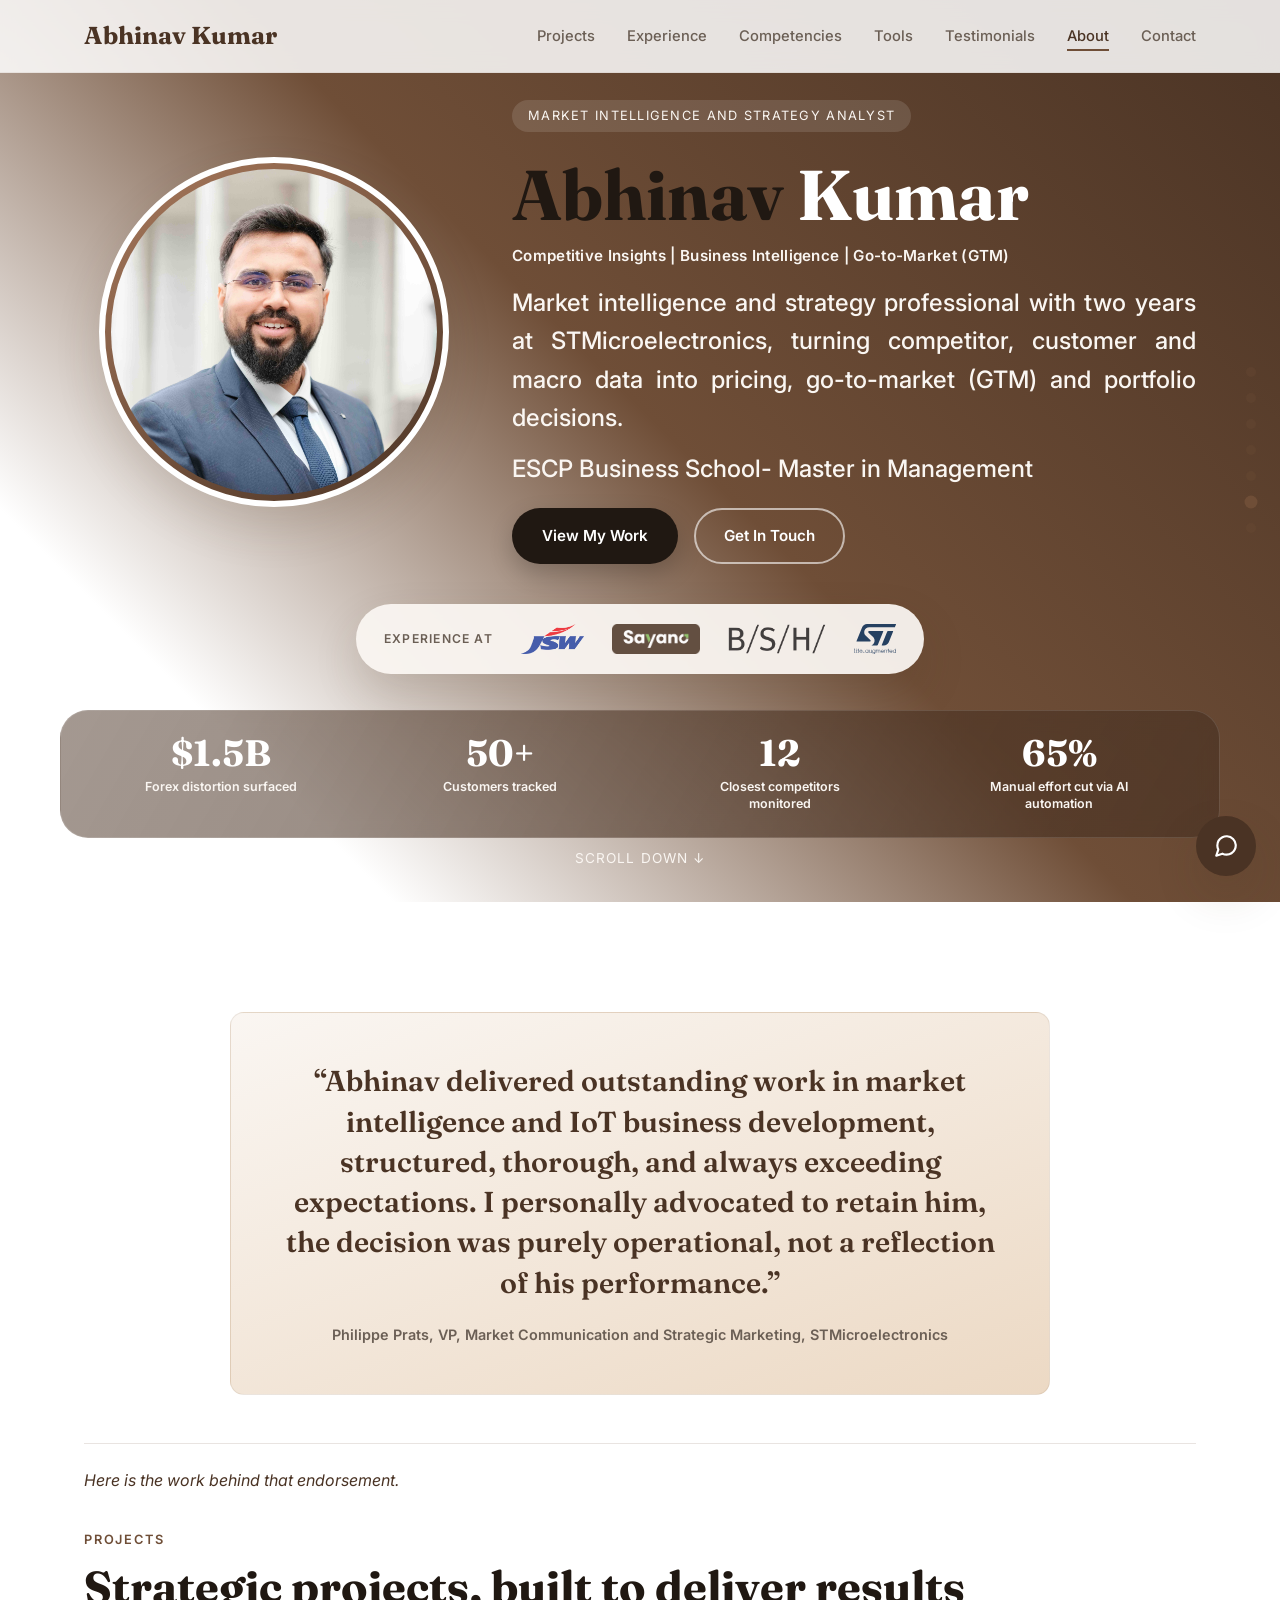
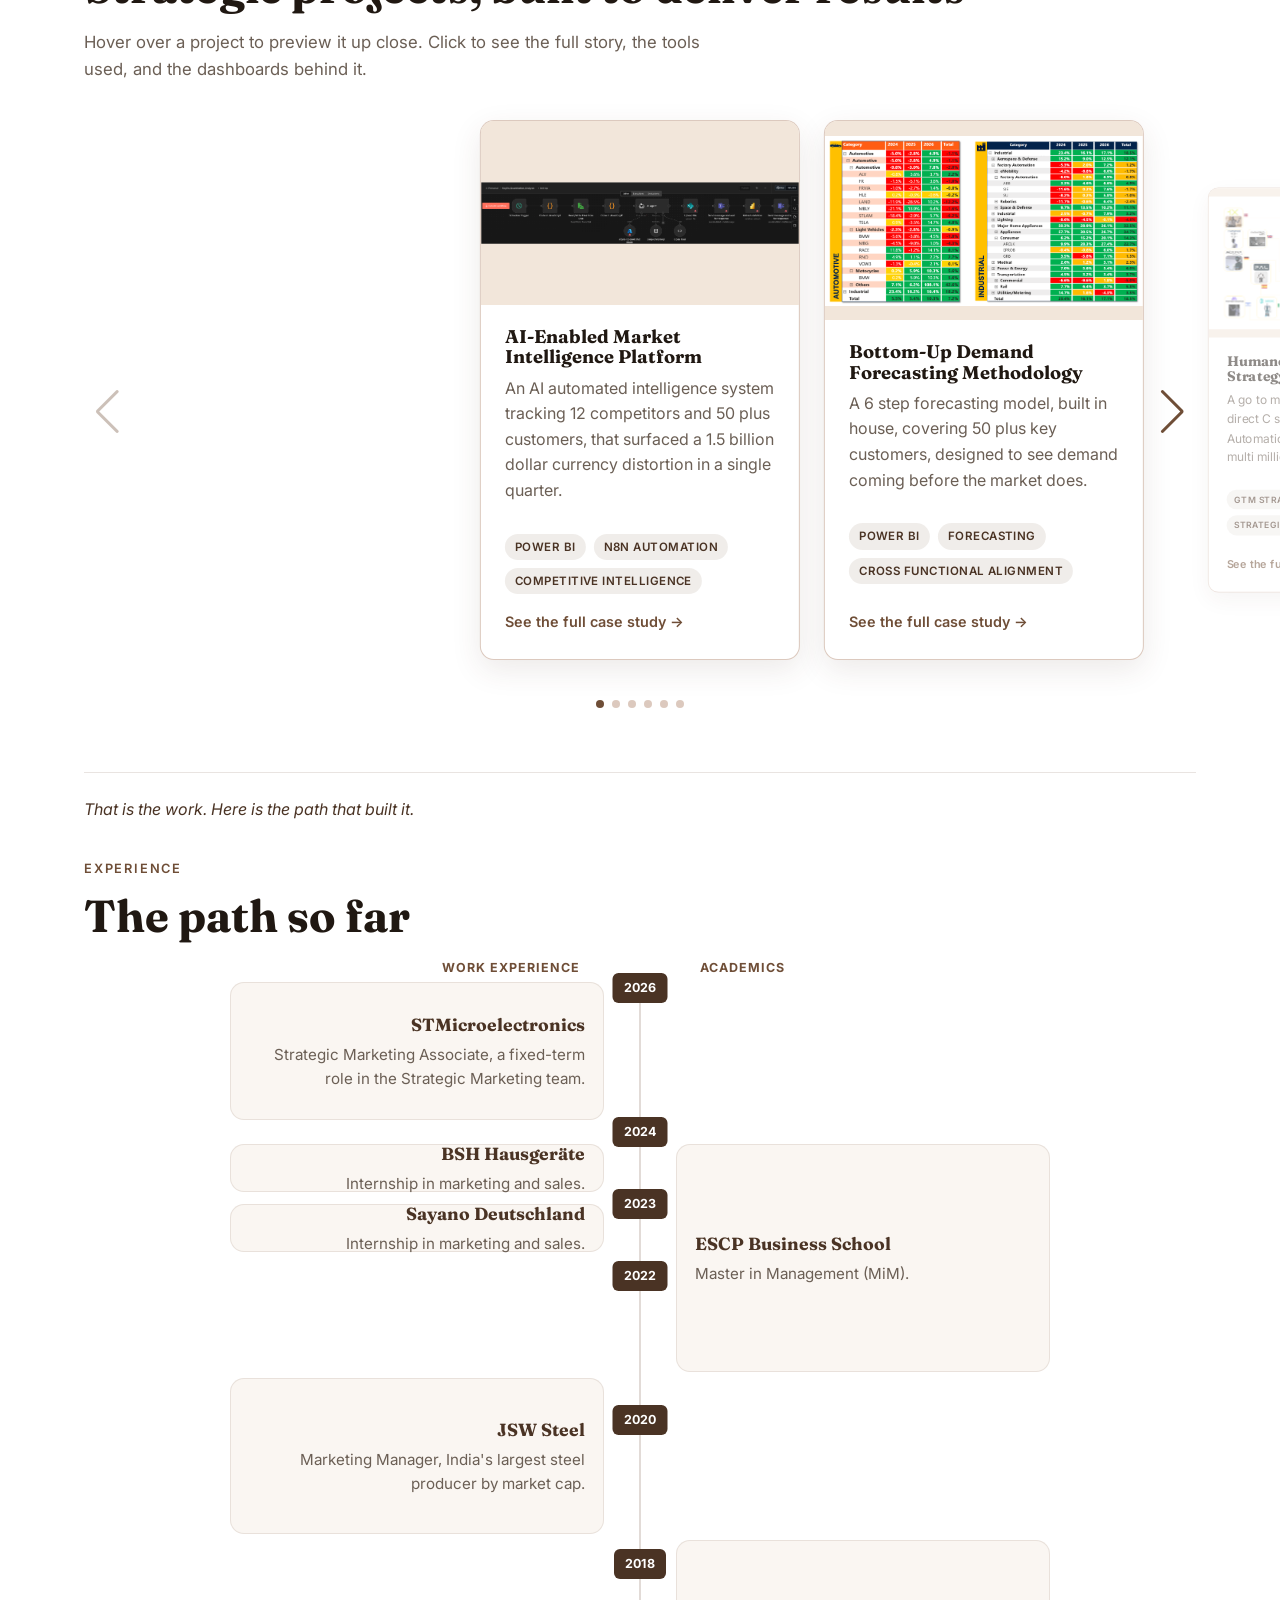
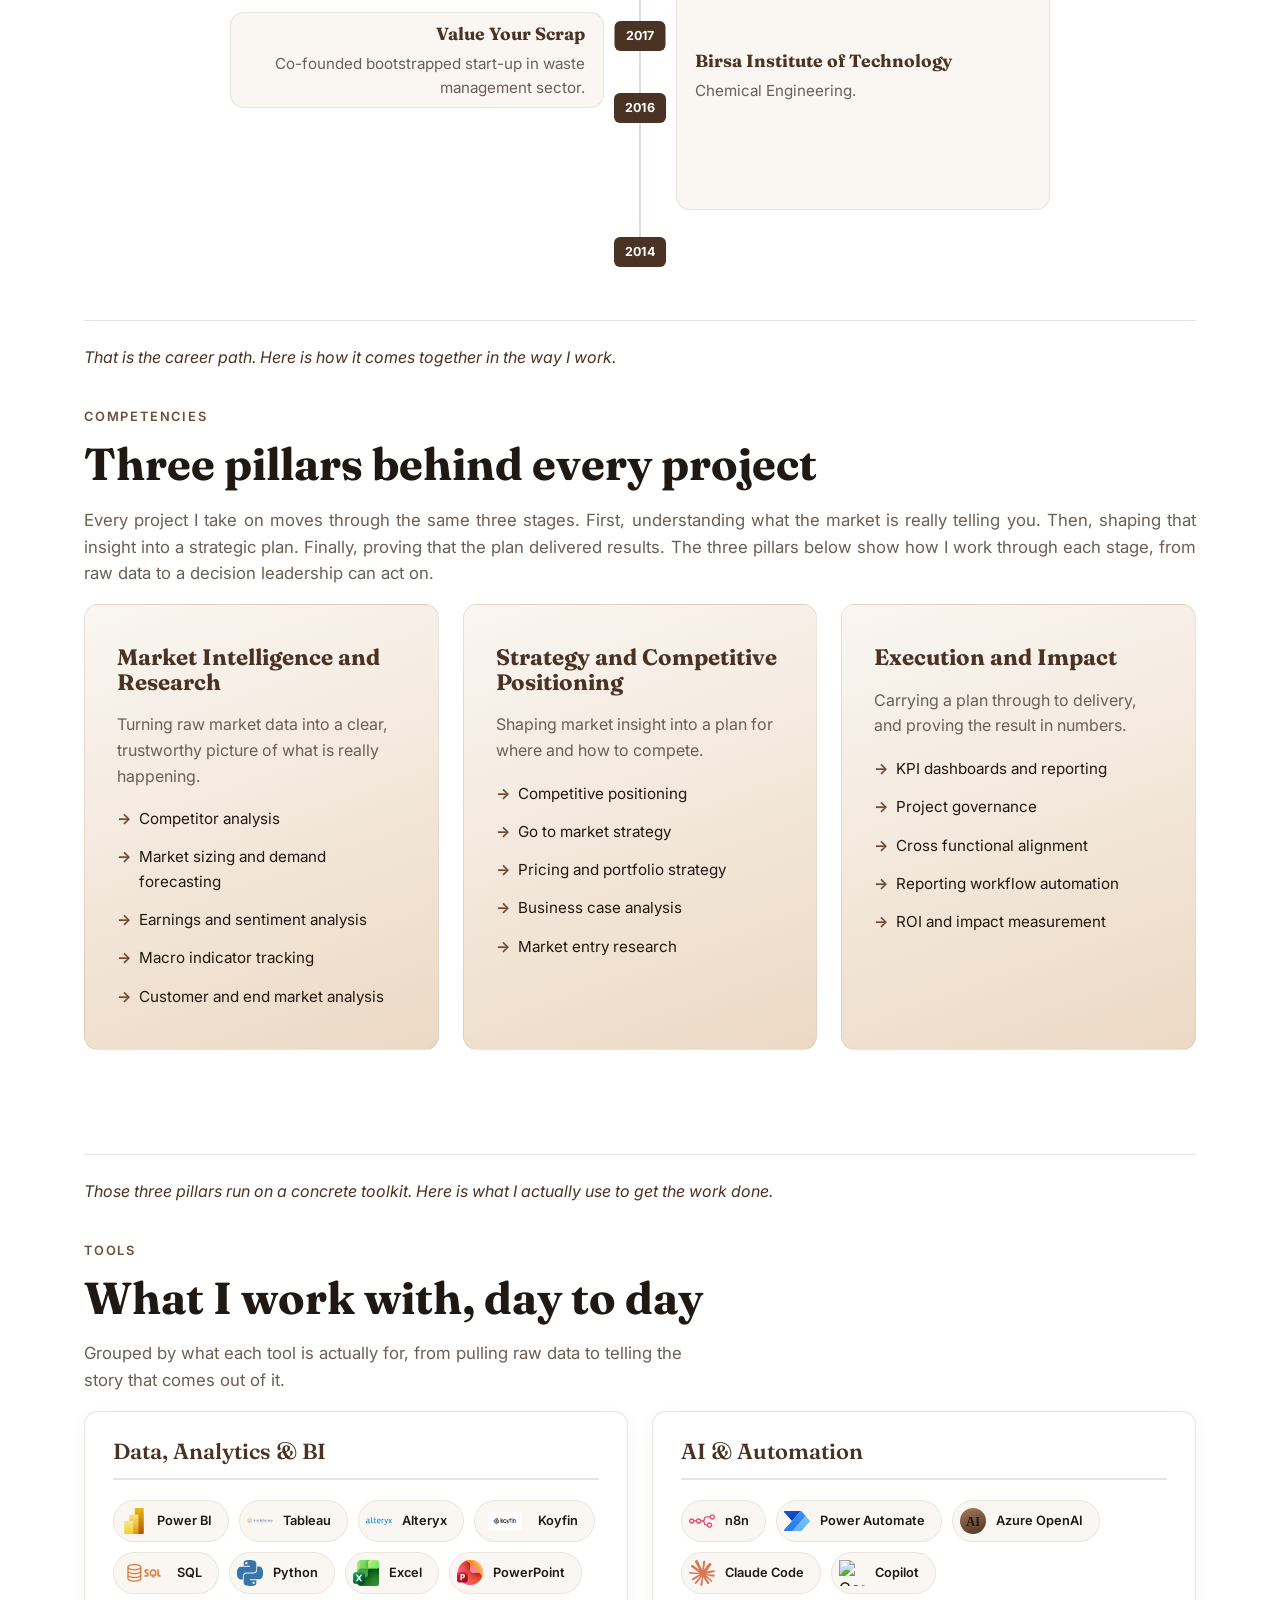
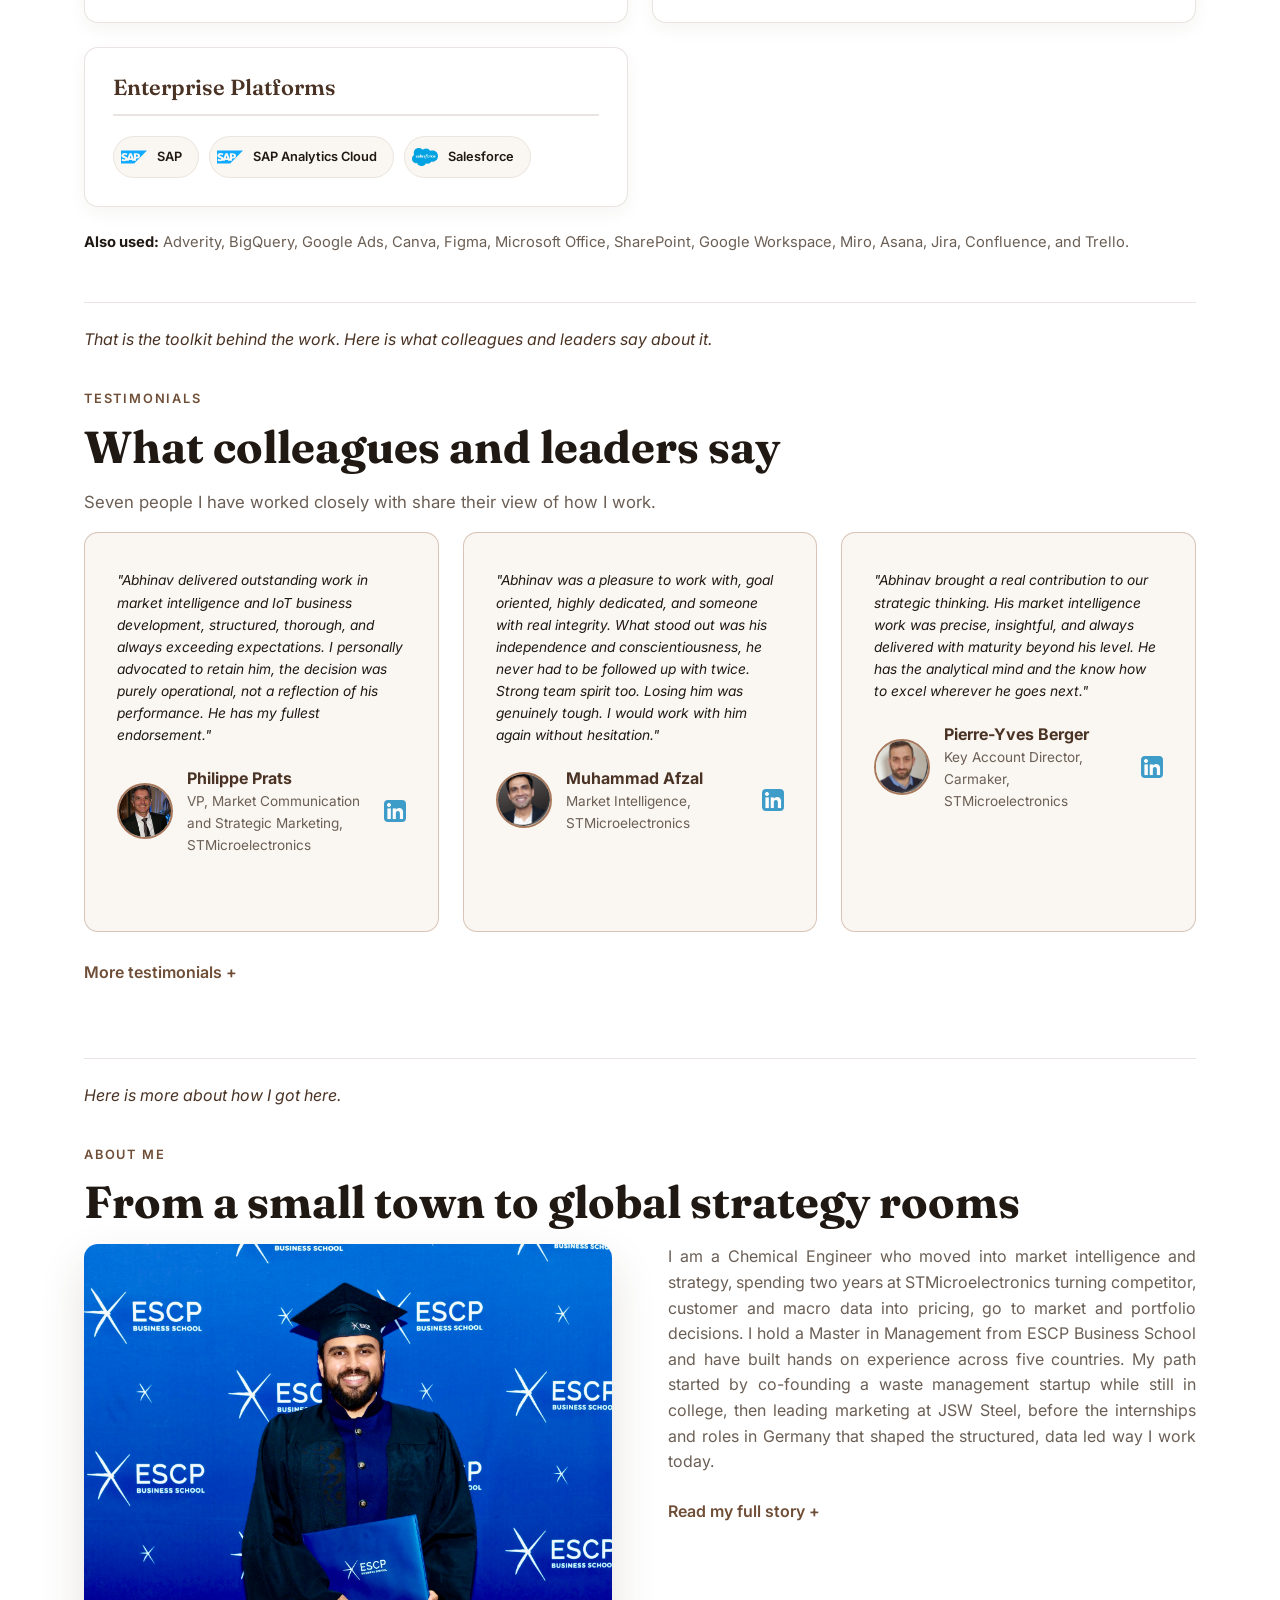
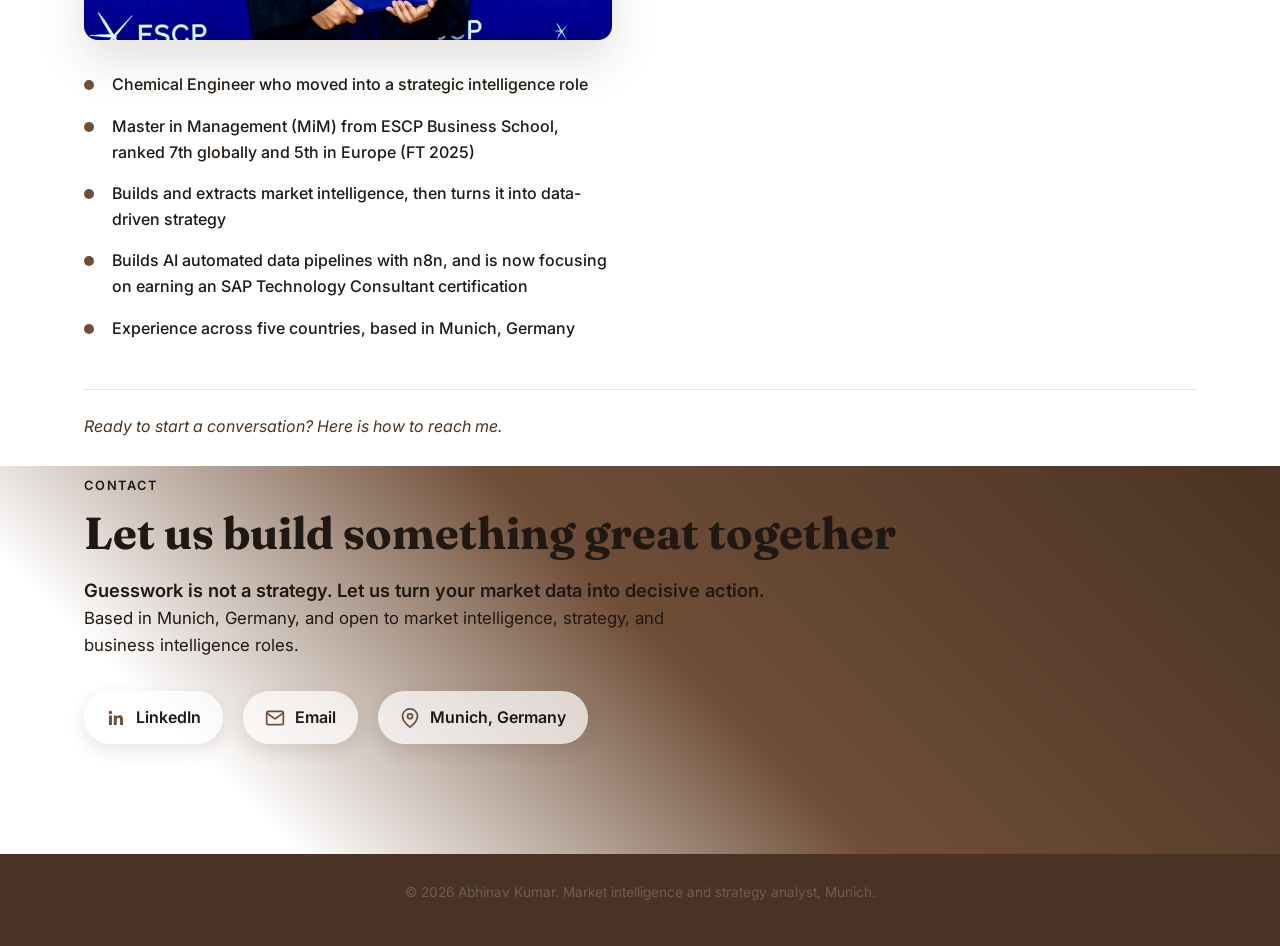
==== commit 8e0cc2be: "Add Copilot chip and rename Automation & AI to AI & Automation Co-Authored-By: Claude Sonnet 5 <nore" ====
--- a/index.html
+++ b/index.html
@@ -410,13 +410,14 @@
       </div>
 
       <div class="skills-category reveal-up">
-        <h3 class="skills-category-title">Automation &amp; AI</h3>
+        <h3 class="skills-category-title">AI &amp; Automation</h3>
         <div class="skills-grid">
           <div class="skill-chip"><img src="assets/images/skills/n8n.svg" alt="n8n"><span>n8n</span></div>
           <div class="skill-chip"><img src="assets/images/skills/powerautomate.svg" alt="Power Automate"><span>Power Automate</span></div>
           <!-- TODO: no Azure OpenAI icon file was supplied, so a text monogram is used instead of a logo -->
           <div class="skill-chip"><span class="skill-monogram" aria-hidden="true">AI</span><span>Azure OpenAI</span></div>
           <div class="skill-chip"><img src="assets/images/skills/claude.svg" alt="Claude Code"><span>Claude Code</span></div>
+          <div class="skill-chip"><img src="assets/images/skills/Copilot-Logo.jpg" alt="Copilot"><span>Copilot</span></div>
         </div>
       </div>
 
--- a/assets/css/style.css
+++ b/assets/css/style.css
@@ -1272,6 +1272,11 @@
   margin-top: 40px;
 }
 
+.project-detail-body p {
+  text-align: justify;
+  text-justify: inter-word;
+}
+
 .project-detail-body ul,
 .project-detail-body ol {
   color: var(--muted);
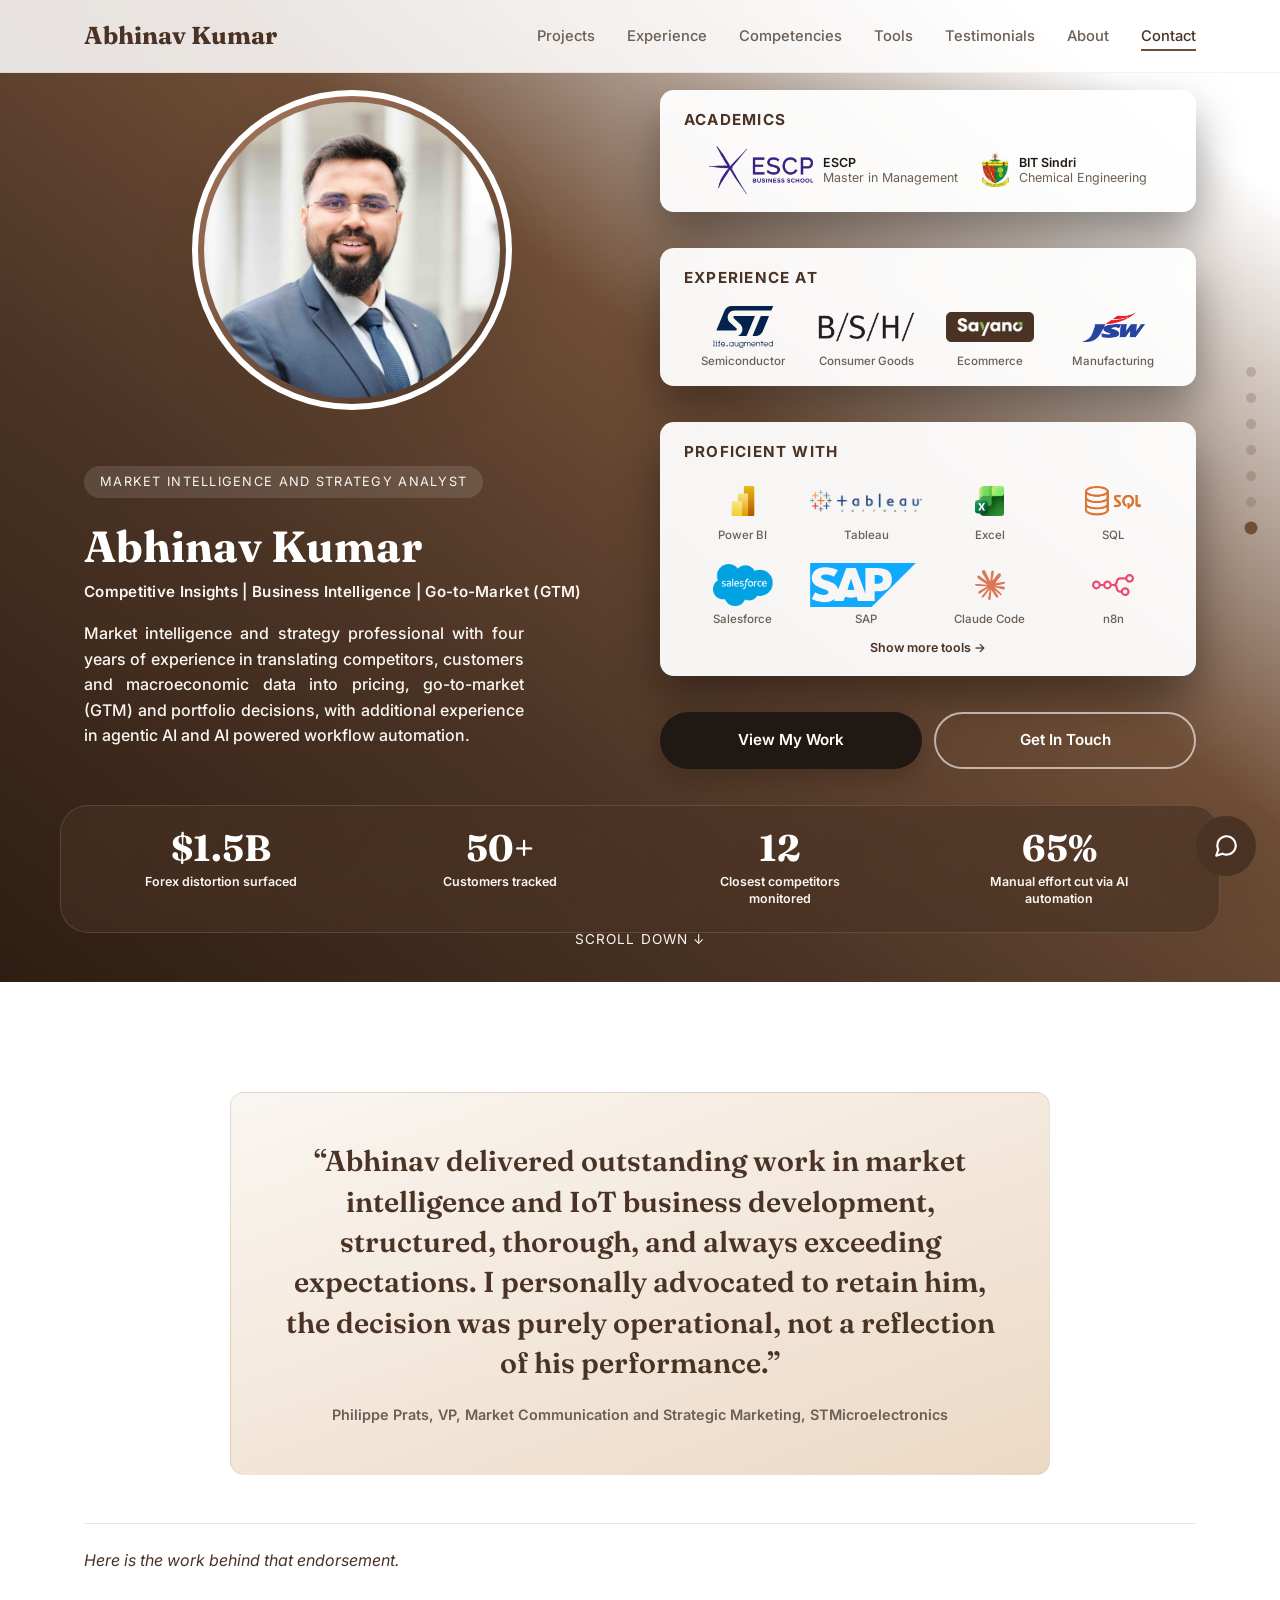
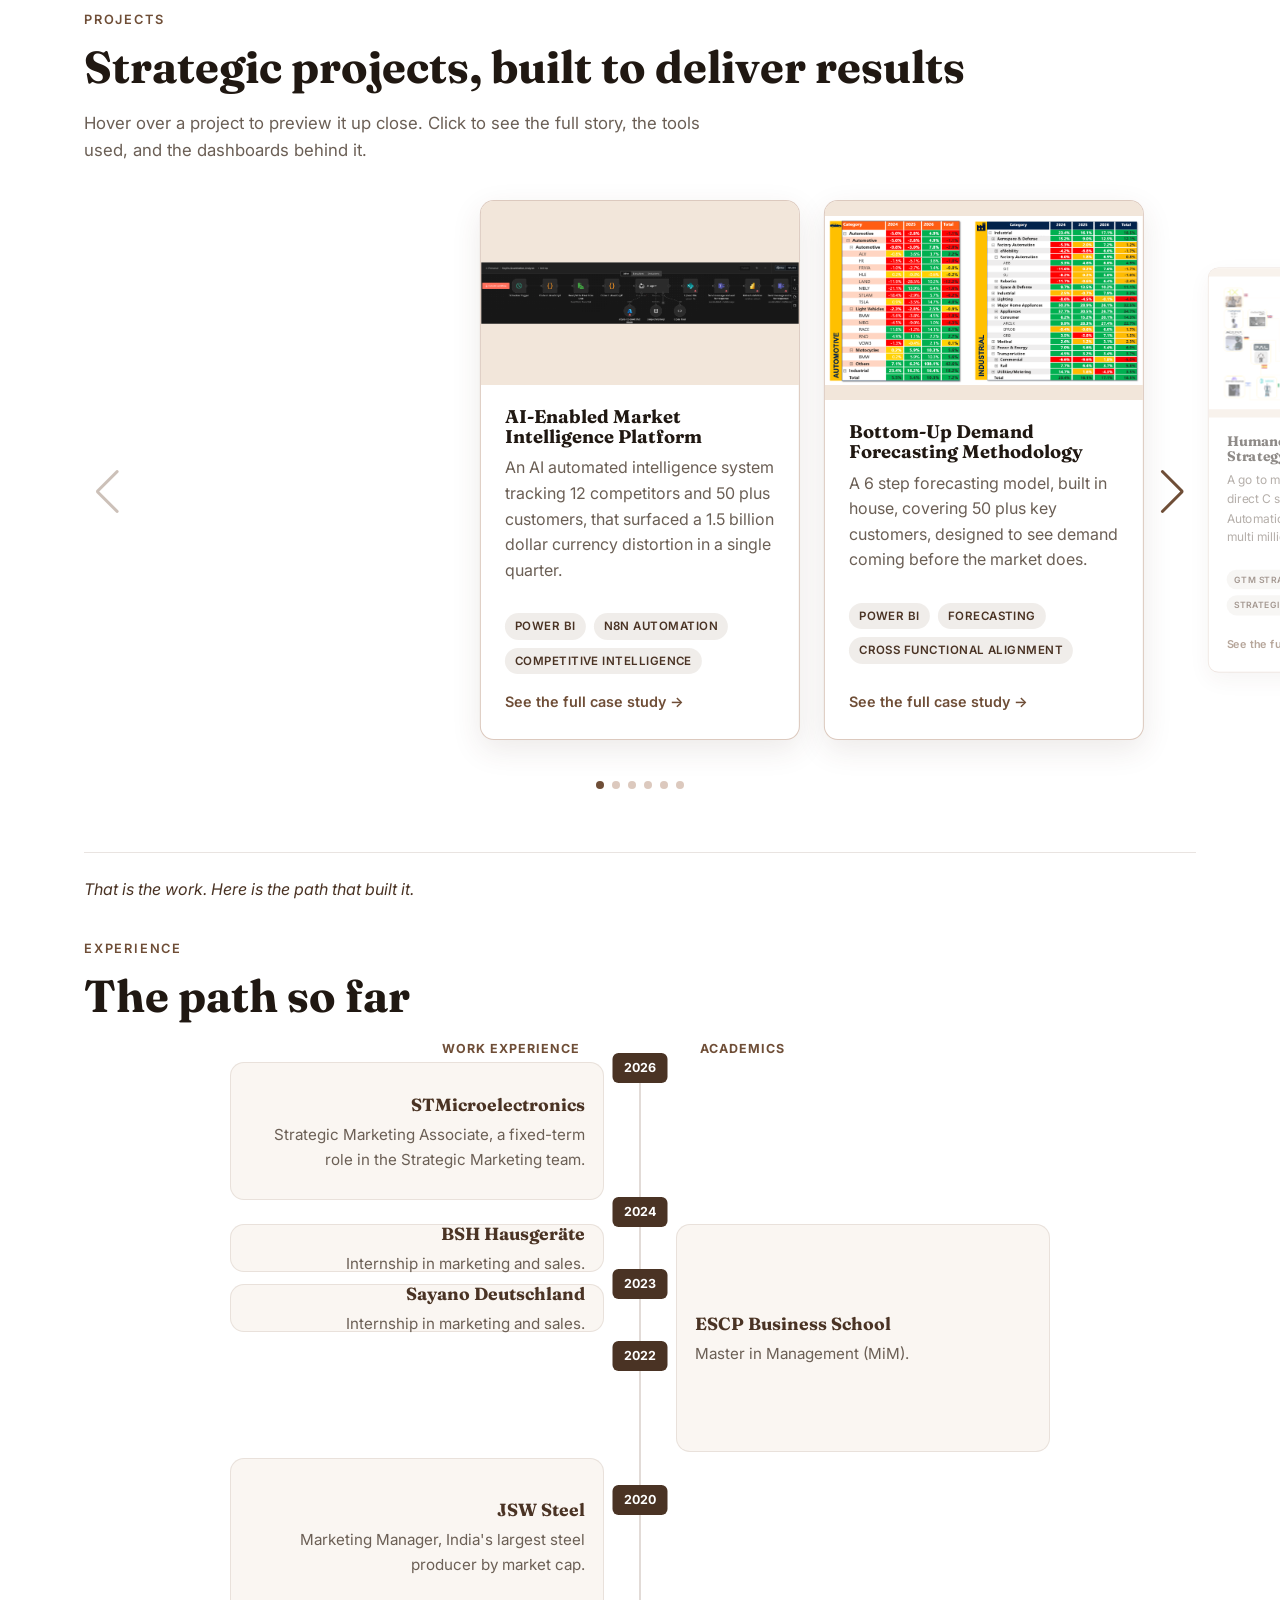
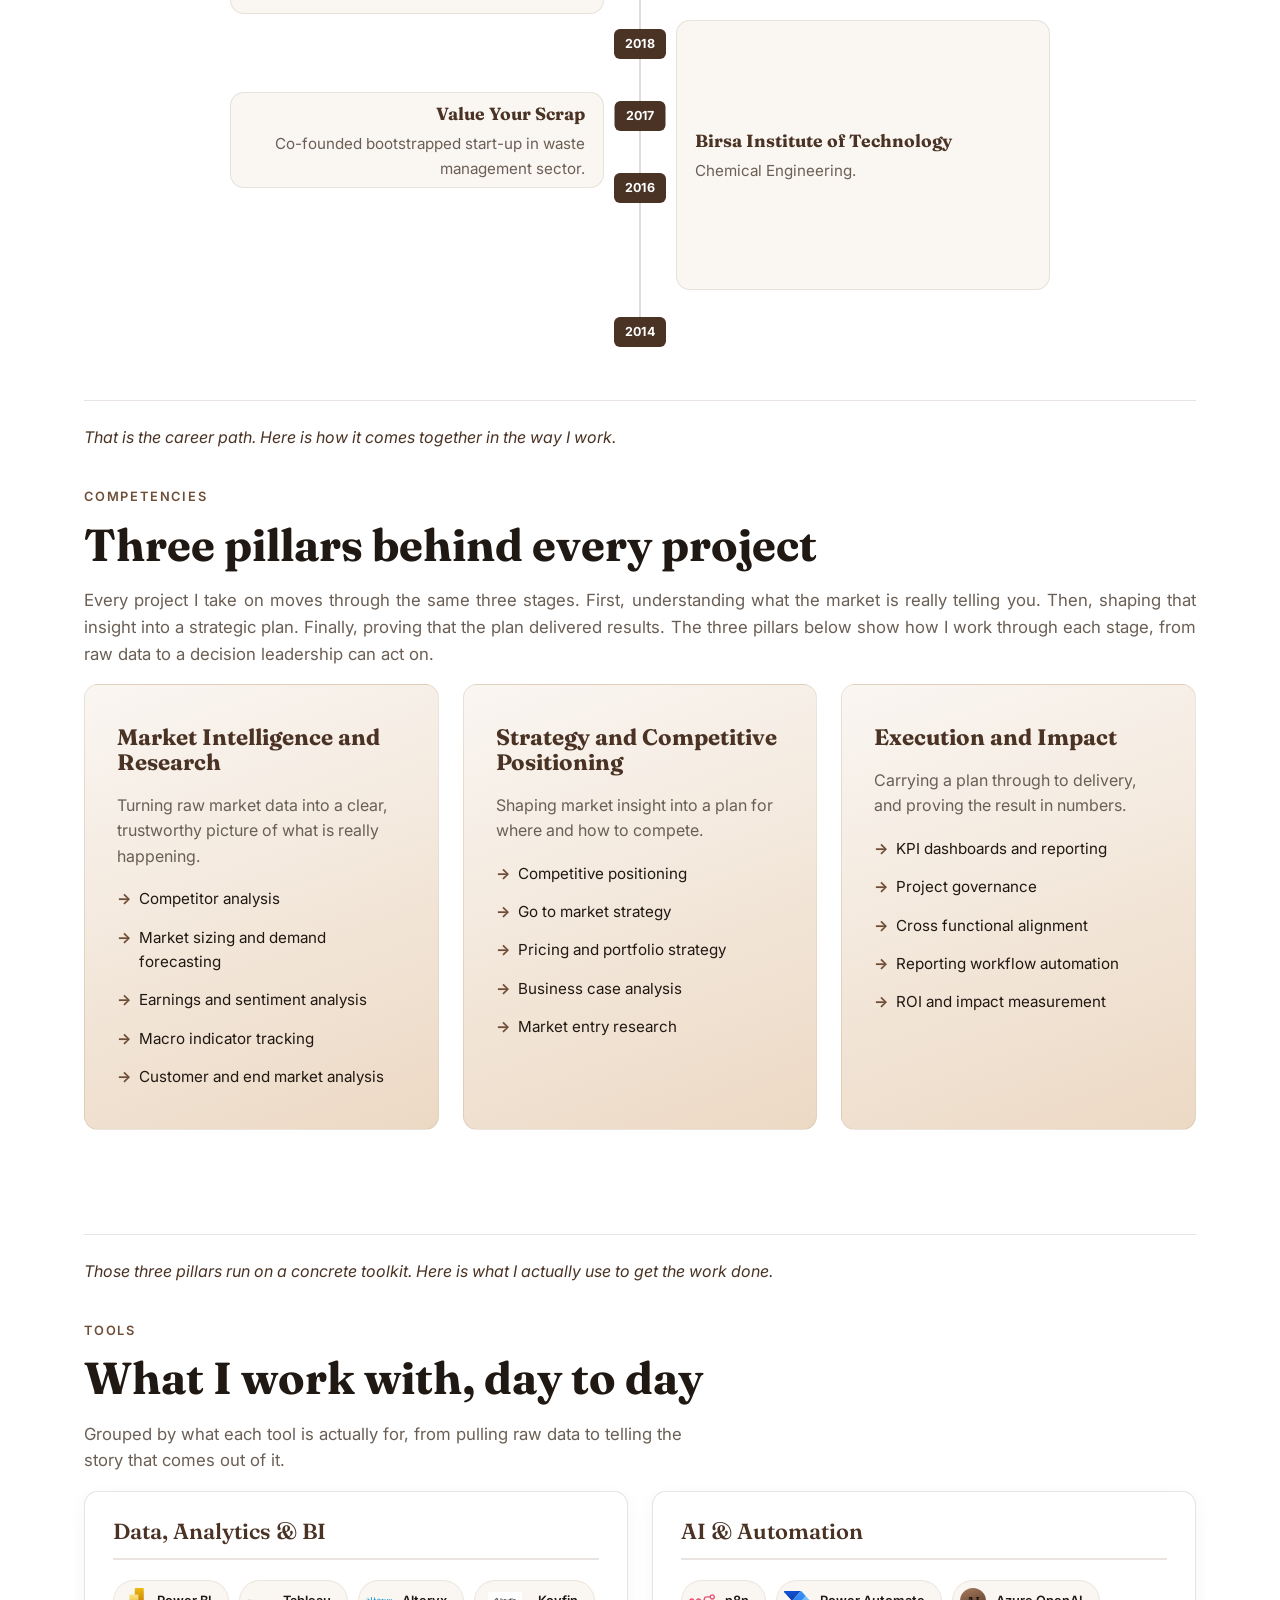
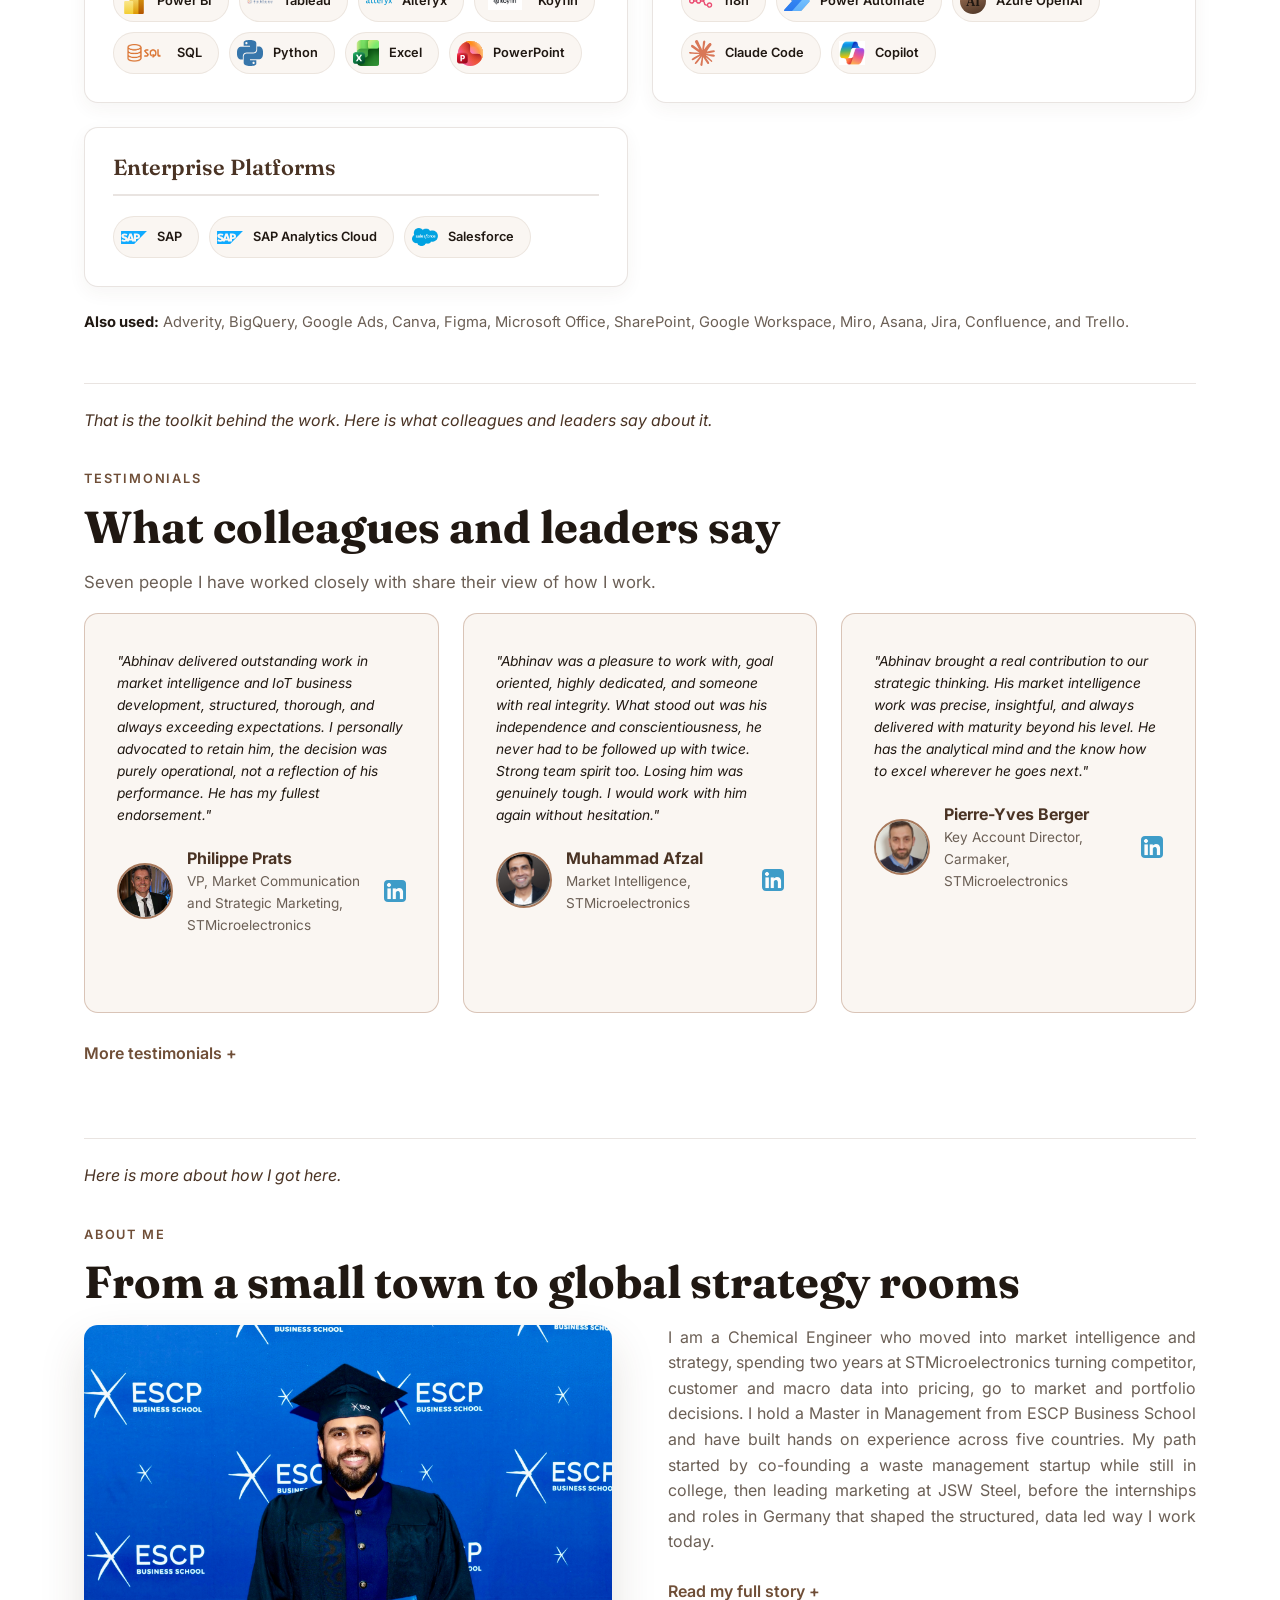
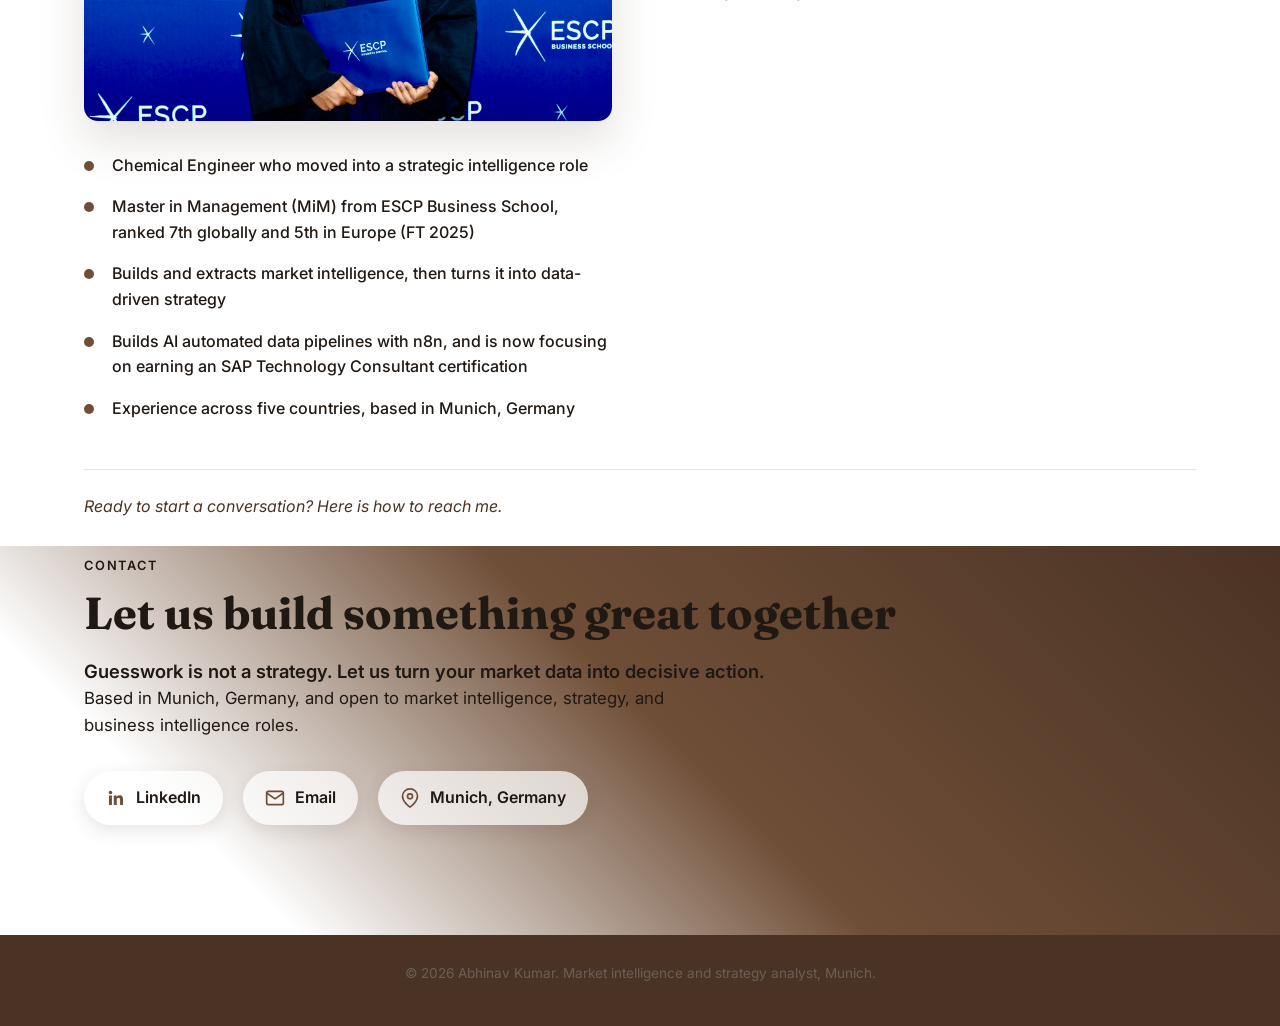
==== commit 225edced: "Redesign hero section as a 50/50 split with Academics, Experience, and Tools panels Replace the old " ====
--- a/index.html
+++ b/index.html
@@ -58,30 +58,69 @@
 
   <section class="hero" id="hero">
     <div class="container">
-      <div class="hero-photo-wrap">
-        <div class="hero-photo">
-          <img src="assets/images/hero/profile.jpeg" alt="Abhinav Kumar">
-        </div>
-      </div>
-      <div class="hero-copy">
-        <span class="hero-kicker">Market Intelligence and Strategy Analyst</span>
-        <h1 class="hero-name">Abhinav <span class="accent">Kumar</span></h1>
-        <p class="hero-subline">Competitive Insights | Business Intelligence | Go-to-Market (GTM)</p>
-        <p class="hero-tagline">Market intelligence and strategy professional with two years at STMicroelectronics, turning competitor, customer and macro data into pricing, go-to-market (GTM) and portfolio decisions.<span class="hero-tagline-edu">ESCP Business School- Master in Management</span></p>
-        <div class="hero-actions">
+
+      <div class="hero-left">
+        <div class="hero-left-photo-row">
+          <div class="hero-photo-wrap">
+            <div class="hero-photo">
+              <img src="assets/images/hero/profile.jpeg" alt="Abhinav Kumar">
+            </div>
+          </div>
+        </div>
+        <div class="hero-left-copy-row">
+          <span class="hero-kicker">Market Intelligence and Strategy Analyst</span>
+          <h1 class="hero-name"><span class="accent">Abhinav</span> Kumar</h1>
+          <p class="hero-subline">Competitive Insights | Business Intelligence | Go-to-Market (GTM)</p>
+          <p class="hero-tagline">Market intelligence and strategy professional with four years of experience in translating competitors, customers and macroeconomic data into pricing, go-to-market (GTM) and portfolio decisions, with additional experience in agentic AI and AI powered workflow automation.</p>
+        </div>
+      </div>
+
+      <div class="hero-right">
+
+        <div class="hero-bar hero-bar-academics">
+          <div class="hero-bar-label">Academics</div>
+          <div class="hero-academics-row">
+            <div class="hero-bar-logo-item">
+              <img src="assets/images/logos/ESCP_LOGO_CMJN.png" alt="ESCP Business School" style="height: 48px;">
+              <div class="logo-text"><strong>ESCP</strong><span>Master in Management</span></div>
+            </div>
+            <div class="hero-bar-logo-item">
+              <img src="assets/images/logos/Birsa_Institute_of_Technology_Sindri_logo.png" alt="Birsa Institute of Technology">
+              <div class="logo-text"><strong>BIT Sindri</strong><span>Chemical Engineering</span></div>
+            </div>
+          </div>
+        </div>
+
+        <div class="hero-bar hero-bar-experience">
+          <div class="hero-bar-label">Experience at</div>
+          <div class="hero-logo-grid">
+            <div class="hero-tool-item"><div class="hero-tool-icon"><img src="assets/images/logos/stmicroelectronics.svg" alt="STMicroelectronics" style="height: 42px;"></div><span class="hero-tool-name">Semiconductor</span></div>
+            <div class="hero-tool-item"><div class="hero-tool-icon"><img src="assets/images/logos/bsh.webp" alt="BSH Hausgeräte"></div><span class="hero-tool-name">Consumer Goods</span></div>
+            <div class="hero-tool-item"><div class="hero-tool-icon"><img src="assets/images/logos/sayano.png" alt="Sayano Deutschland"></div><span class="hero-tool-name">Ecommerce</span></div>
+            <div class="hero-tool-item"><div class="hero-tool-icon"><img src="assets/images/logos/jsw.webp" alt="JSW Steel"></div><span class="hero-tool-name">Manufacturing</span></div>
+          </div>
+        </div>
+
+        <div class="hero-bar hero-bar-tools">
+          <div class="hero-bar-label">Proficient with</div>
+          <div class="hero-logo-grid">
+            <div class="hero-tool-item"><div class="hero-tool-icon"><img src="assets/images/skills/powerbi.svg" alt="Power BI"></div><span class="hero-tool-name">Power BI</span></div>
+            <div class="hero-tool-item"><div class="hero-tool-icon"><img src="assets/images/skills/tableau.png" alt="Tableau"></div><span class="hero-tool-name">Tableau</span></div>
+            <div class="hero-tool-item"><div class="hero-tool-icon"><img src="assets/images/skills/excel.png" alt="Excel"></div><span class="hero-tool-name">Excel</span></div>
+            <div class="hero-tool-item"><div class="hero-tool-icon"><img src="assets/images/skills/sql.png" alt="SQL"></div><span class="hero-tool-name">SQL</span></div>
+            <div class="hero-tool-item"><div class="hero-tool-icon"><img src="assets/images/skills/salesforce.png" alt="Salesforce" style="height: 42px;"></div><span class="hero-tool-name">Salesforce</span></div>
+            <div class="hero-tool-item"><div class="hero-tool-icon"><img src="assets/images/skills/sap.svg" alt="SAP" style="height: 56px;"></div><span class="hero-tool-name">SAP</span></div>
+            <div class="hero-tool-item"><div class="hero-tool-icon"><img src="assets/images/skills/claude.svg" alt="Claude Code"></div><span class="hero-tool-name">Claude Code</span></div>
+            <div class="hero-tool-item"><div class="hero-tool-icon"><img src="assets/images/skills/n8n.svg" alt="n8n" style="height: 42px;"></div><span class="hero-tool-name">n8n</span></div>
+          </div>
+          <a href="#tools" class="hero-bar-more-link">Show more tools &rarr;</a>
+        </div>
+
+        <div class="hero-bar hero-bar-cta">
           <a href="#portfolio" class="btn btn-primary">View My Work</a>
           <a href="#contact" class="btn btn-secondary">Get In Touch</a>
         </div>
-      </div>
-    </div>
-
-    <div class="hero-trust-bar">
-      <span class="hero-trust-label">Experience at</span>
-      <div class="hero-trust-logos">
-        <a href="https://www.jsw.in/" target="_blank" rel="noopener noreferrer"><img src="assets/images/logos/jsw.webp" alt="JSW Steel"></a>
-        <a href="https://sayano.de/" target="_blank" rel="noopener noreferrer"><img src="assets/images/logos/sayano.png" alt="Sayano Deutschland"></a>
-        <a href="https://www.bsh-group.com/de/de/ueber-die-bsh/unternehmensprofil/" target="_blank" rel="noopener noreferrer"><img src="assets/images/logos/bsh.webp" alt="BSH Hausgeräte"></a>
-        <a href="https://www.st.com/content/st_com/en/about/who-we-are.html" target="_blank" rel="noopener noreferrer"><img src="assets/images/logos/stmicroelectronics.svg" alt="STMicroelectronics"></a>
+
       </div>
     </div>
 
--- a/assets/css/style.css
+++ b/assets/css/style.css
@@ -115,55 +115,6 @@
   line-height: 1.4;
 }
 
-/* ---------- Hero trust bar ---------- */
-.hero-trust-bar {
-  position: relative;
-  z-index: 2;
-  margin-top: 40px;
-  padding: 20px 28px;
-  background: rgba(250, 246, 242, 0.94);
-  backdrop-filter: blur(6px);
-  border-radius: 100px;
-  box-shadow: var(--shadow);
-  display: flex;
-  align-items: center;
-  justify-content: center;
-  flex-wrap: wrap;
-  gap: 28px;
-  max-width: fit-content;
-  margin-left: auto;
-  margin-right: auto;
-}
-
-.hero-trust-label {
-  font-size: 0.76rem;
-  font-weight: 600;
-  text-transform: uppercase;
-  letter-spacing: 0.1em;
-  color: var(--muted);
-  white-space: nowrap;
-}
-
-.hero-trust-logos {
-  display: flex;
-  align-items: center;
-  flex-wrap: wrap;
-  gap: 28px;
-}
-
-.hero-trust-logos img {
-  height: 30px;
-  width: auto;
-  object-fit: contain;
-  opacity: 0.85;
-  transition: opacity 0.25s ease, transform 0.25s ease;
-}
-
-.hero-trust-logos img:hover {
-  opacity: 1;
-  transform: translateY(-2px);
-}
-
 .reveal-up {
   opacity: 0;
   transform: translateY(55px);
@@ -349,25 +300,200 @@
 /* ---------- Hero ---------- */
 .hero {
   position: relative;
-  min-height: 100vh;
+  min-height: auto;
   display: flex;
   flex-direction: column;
   align-items: center;
   justify-content: center;
-  padding-top: 100px;
-  padding-bottom: 64px;
+  padding-top: 90px;
+  padding-bottom: 50px;
   overflow: hidden;
-  background: linear-gradient(225deg, var(--mocha-dark) 0%, var(--mocha) 48%, var(--white) 82%, var(--white) 100%);
+  background: linear-gradient(to top right, #2e1d12 0%, var(--mocha-dark) 32%, var(--mocha) 58%, var(--white) 90%, var(--white) 100%);
 }
 
 .hero .container {
   width: 100%;
   display: grid;
-  grid-template-columns: 380px 1fr;
-  gap: 48px;
-  align-items: center;
+  grid-template-columns: minmax(0, 1fr) minmax(0, 1fr);
+  gap: 40px;
+  align-items: stretch;
   position: relative;
   z-index: 2;
+}
+
+.hero-left {
+  display: flex;
+  flex-direction: column;
+  justify-content: space-between;
+  gap: 28px;
+}
+
+.hero-left-photo-row {
+  display: flex;
+  justify-content: center;
+  flex: 0 0 auto;
+}
+
+.hero-left-copy-row {
+  flex: 0 0 auto;
+}
+
+.hero-right {
+  display: flex;
+  flex-direction: column;
+  justify-content: space-between;
+  gap: 36px;
+}
+
+.hero-bar {
+  background: rgba(255, 255, 255, 0.95);
+  border-radius: 14px;
+  padding: 18px 24px;
+  display: flex;
+  flex-direction: column;
+  justify-content: center;
+  box-shadow: 0 22px 45px rgba(0, 0, 0, 0.38);
+}
+
+.hero-bar-academics,
+.hero-bar-experience,
+.hero-bar-tools,
+.hero-bar-cta {
+  flex: 0 0 auto;
+}
+
+.hero-bar-label {
+  display: flex;
+  align-items: center;
+  gap: 6px;
+  font-size: 0.95rem;
+  font-weight: 700;
+  letter-spacing: 0.08em;
+  text-transform: uppercase;
+  color: var(--mocha-dark);
+  margin-bottom: 14px;
+}
+
+.hero-logo-grid {
+  display: grid;
+  grid-template-columns: repeat(4, minmax(0, 1fr));
+  gap: 20px 6px;
+  align-items: center;
+}
+
+.hero-logo-grid img {
+  height: 30px;
+  width: auto;
+  max-width: 100%;
+  object-fit: contain;
+}
+
+.hero-tool-item {
+  display: flex;
+  flex-direction: column;
+  align-items: center;
+  gap: 6px;
+  width: 100%;
+  max-width: 112px;
+  min-width: 0;
+  margin: 0 auto;
+}
+
+.hero-tool-icon {
+  height: 44px;
+  width: 100%;
+  display: flex;
+  align-items: center;
+  justify-content: center;
+  overflow: hidden;
+}
+
+.hero-tool-icon img {
+  max-width: 100%;
+}
+
+.hero-tool-name {
+  font-size: 0.72rem;
+  font-weight: 500;
+  color: var(--muted);
+  white-space: nowrap;
+  text-align: center;
+  line-height: 1.2;
+  max-width: 100%;
+  overflow: hidden;
+  text-overflow: ellipsis;
+}
+
+.hero-academics-row {
+  display: flex;
+  align-items: center;
+  justify-content: center;
+  gap: 24px;
+  width: 100%;
+}
+
+.hero-bar-logo-item {
+  display: flex;
+  align-items: center;
+  gap: 10px;
+  min-width: 0;
+  flex: 0 1 auto;
+}
+
+.hero-bar-logo-item img {
+  height: 34px;
+  width: auto;
+  max-width: 120px;
+  object-fit: contain;
+  flex-shrink: 0;
+}
+
+.hero-bar-logo-item .logo-text {
+  font-size: 0.78rem;
+  line-height: 1.25;
+  min-width: 0;
+  max-width: 150px;
+}
+
+.hero-bar-logo-item .logo-text strong {
+  display: block;
+  color: var(--ink);
+  font-weight: 600;
+  white-space: nowrap;
+  overflow: hidden;
+  text-overflow: ellipsis;
+}
+
+.hero-bar-logo-item .logo-text span {
+  display: block;
+  white-space: nowrap;
+  overflow: hidden;
+  text-overflow: ellipsis;
+  color: var(--muted);
+}
+
+.hero-bar-more-link {
+  display: block;
+  margin-top: 12px;
+  text-align: center;
+  font-size: 0.78rem;
+  font-weight: 600;
+  color: var(--mocha-dark);
+}
+
+.hero-bar-cta {
+  display: flex;
+  flex-direction: row;
+  gap: 12px;
+  background: none;
+  box-shadow: none;
+  padding: 0;
+}
+
+.hero-bar-cta .btn {
+  flex: 1;
+  justify-content: center;
+  padding: 14px 16px;
 }
 
 @keyframes heroZoomIn {
@@ -385,9 +511,7 @@
 .hero-name,
 .hero-subline,
 .hero-tagline,
-.hero-actions,
 .hero-photo-wrap,
-.hero-trust-bar,
 .hero-stat-strip {
   animation: heroZoomIn 1.8s cubic-bezier(0.22, 1, 0.36, 1) both;
 }
@@ -410,14 +534,6 @@
 
 .hero-tagline {
   animation-delay: 0.86s;
-}
-
-.hero-actions {
-  animation-delay: 1.04s;
-}
-
-.hero-trust-bar {
-  animation-delay: 1.5s;
 }
 
 .hero-stat-strip {
@@ -437,10 +553,11 @@
 }
 
 .hero-name {
-  font-size: clamp(2.6rem, 6vw, 4.4rem);
-  color: var(--ink);
+  font-size: clamp(2rem, 3.4vw, 3.2rem);
+  color: var(--white);
   font-weight: 700;
   margin-bottom: 10px;
+  white-space: nowrap;
 }
 
 .hero-name .accent {
@@ -454,30 +571,19 @@
   color: var(--cream);
   max-width: 700px;
   margin-bottom: 16px;
-  white-space: nowrap;
+  white-space: normal;
 }
 
 .hero-tagline {
-  font-size: clamp(1.1rem, 2vw, 1.5rem);
+  font-size: 1rem;
   color: var(--cream);
-  max-width: 820px;
+  max-width: 440px;
   margin-bottom: 20px;
   font-weight: 500;
   text-align: justify;
   text-justify: inter-word;
 }
 
-.hero-tagline-edu {
-  display: block;
-  margin-top: 0.5em;
-}
-
-.hero-actions {
-  display: flex;
-  gap: 16px;
-  flex-wrap: wrap;
-}
-
 .btn {
   display: inline-flex;
   align-items: center;
@@ -513,8 +619,8 @@
 }
 
 .hero-photo {
-  width: 350px;
-  height: 350px;
+  width: 320px;
+  height: 320px;
   max-width: 80vw;
   max-height: 80vw;
   border-radius: 50%;
@@ -1484,38 +1590,26 @@
   }
 
   .hero {
-    background: linear-gradient(160deg, var(--mocha-dark) 0%, var(--mocha) 100%);
+    background: linear-gradient(to top right, #2e1d12 0%, var(--mocha-dark) 55%, var(--white) 100%);
   }
 
   .hero-name,
   .hero-name .accent {
     color: var(--white);
-  }
-
-  .hero-trust-bar {
+    white-space: normal;
+  }
+
+  .hero .container {
+    grid-template-columns: minmax(0, 1fr);
+    text-align: center;
+  }
+
+  .hero-left {
+    text-align: center;
+  }
+
+  .hero-tagline {
     max-width: 100%;
-    width: 100%;
-    border-radius: var(--radius);
-    padding: 18px 20px;
-    gap: 16px;
-  }
-
-  .hero-trust-label {
-    width: 100%;
-    text-align: center;
-  }
-
-  .hero-trust-logos {
-    justify-content: center;
-    gap: 20px;
-  }
-
-  .hero .container {
-    grid-template-columns: 1fr;
-    text-align: center;
-  }
-
-  .hero-tagline {
     text-align: center;
   }
 
@@ -1523,12 +1617,28 @@
     white-space: normal;
   }
 
-  .hero-photo-wrap {
-    order: -1;
-  }
-
-  .hero-actions {
-    justify-content: center;
+  .hero-photo {
+    width: 240px;
+    height: 240px;
+  }
+
+  .hero-academics-row {
+    flex-wrap: wrap;
+    gap: 24px;
+  }
+
+  .hero-logo-grid {
+    grid-template-columns: repeat(4, 1fr);
+    gap: 14px 6px;
+  }
+
+  .hero-tool-item {
+    width: 66px;
+  }
+
+  .hero-tool-name {
+    font-size: 0.64rem;
+    white-space: normal;
   }
 
   .scroll-cue {
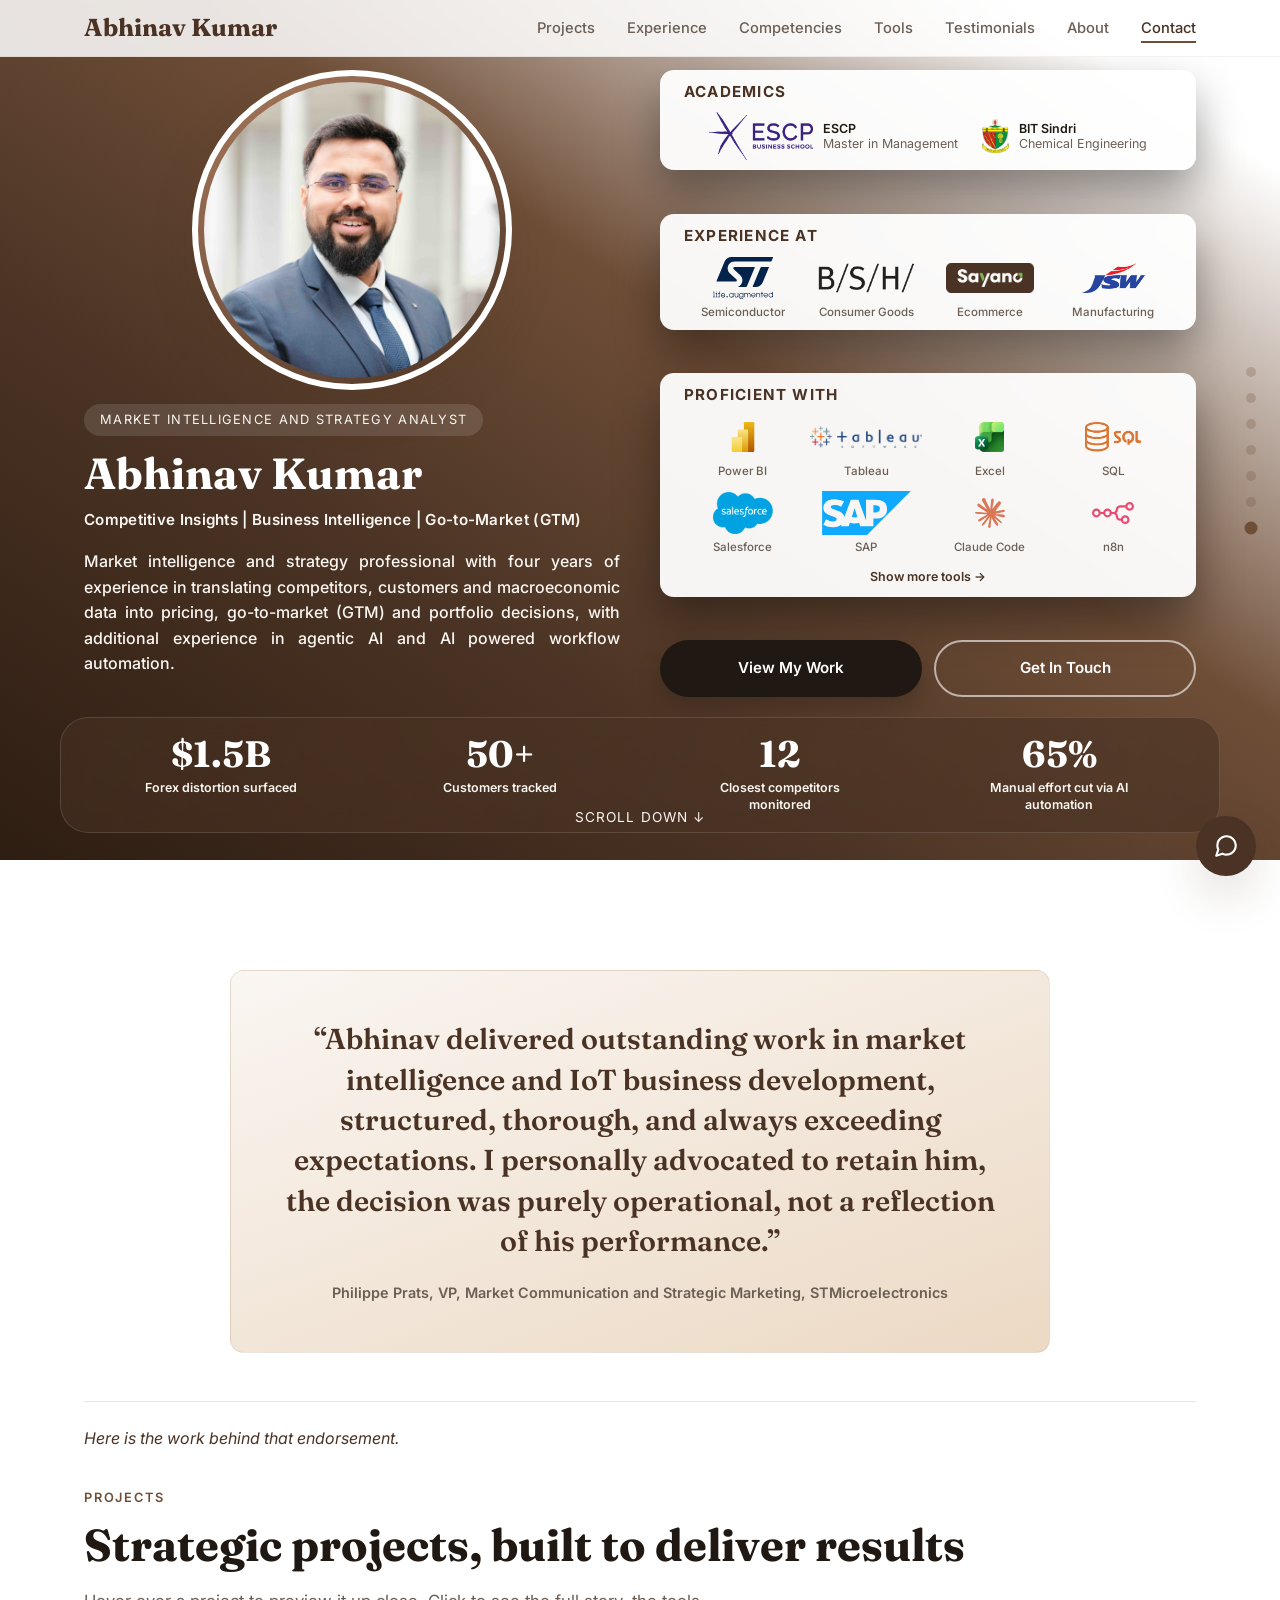
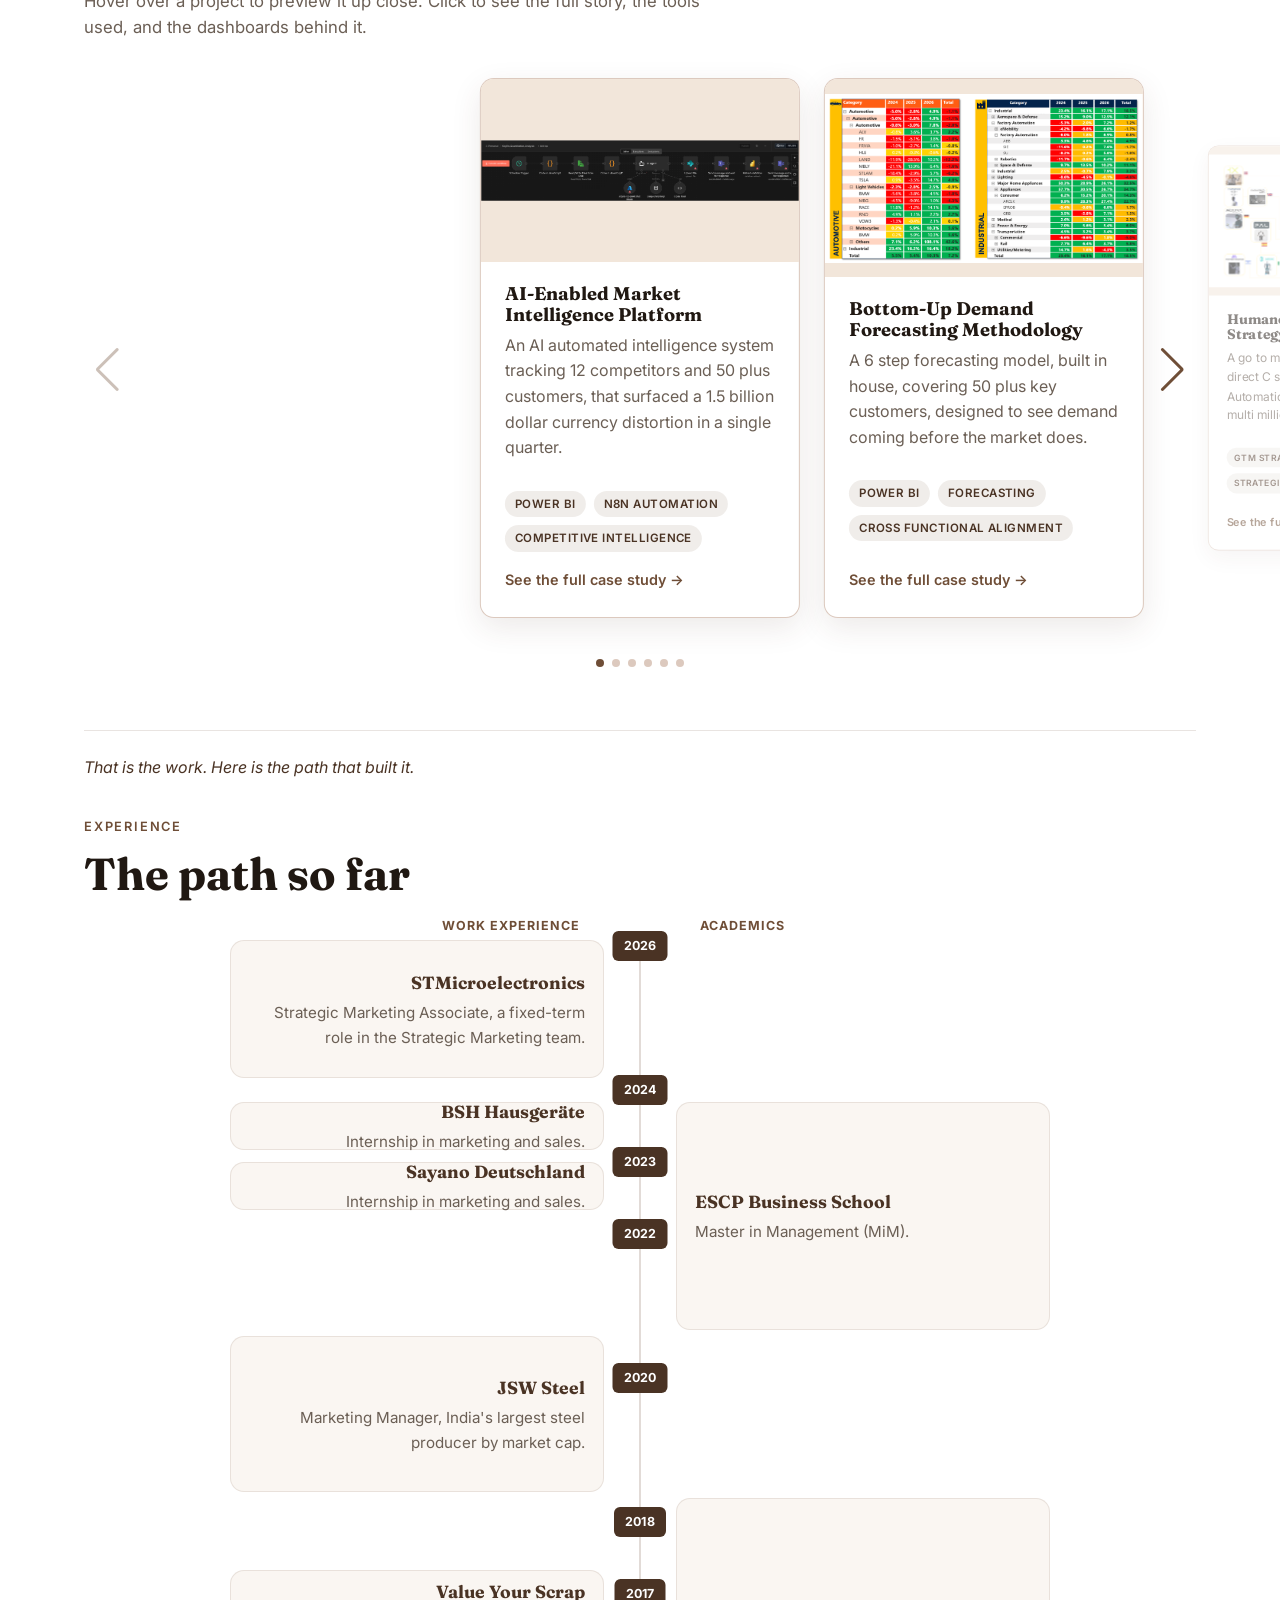
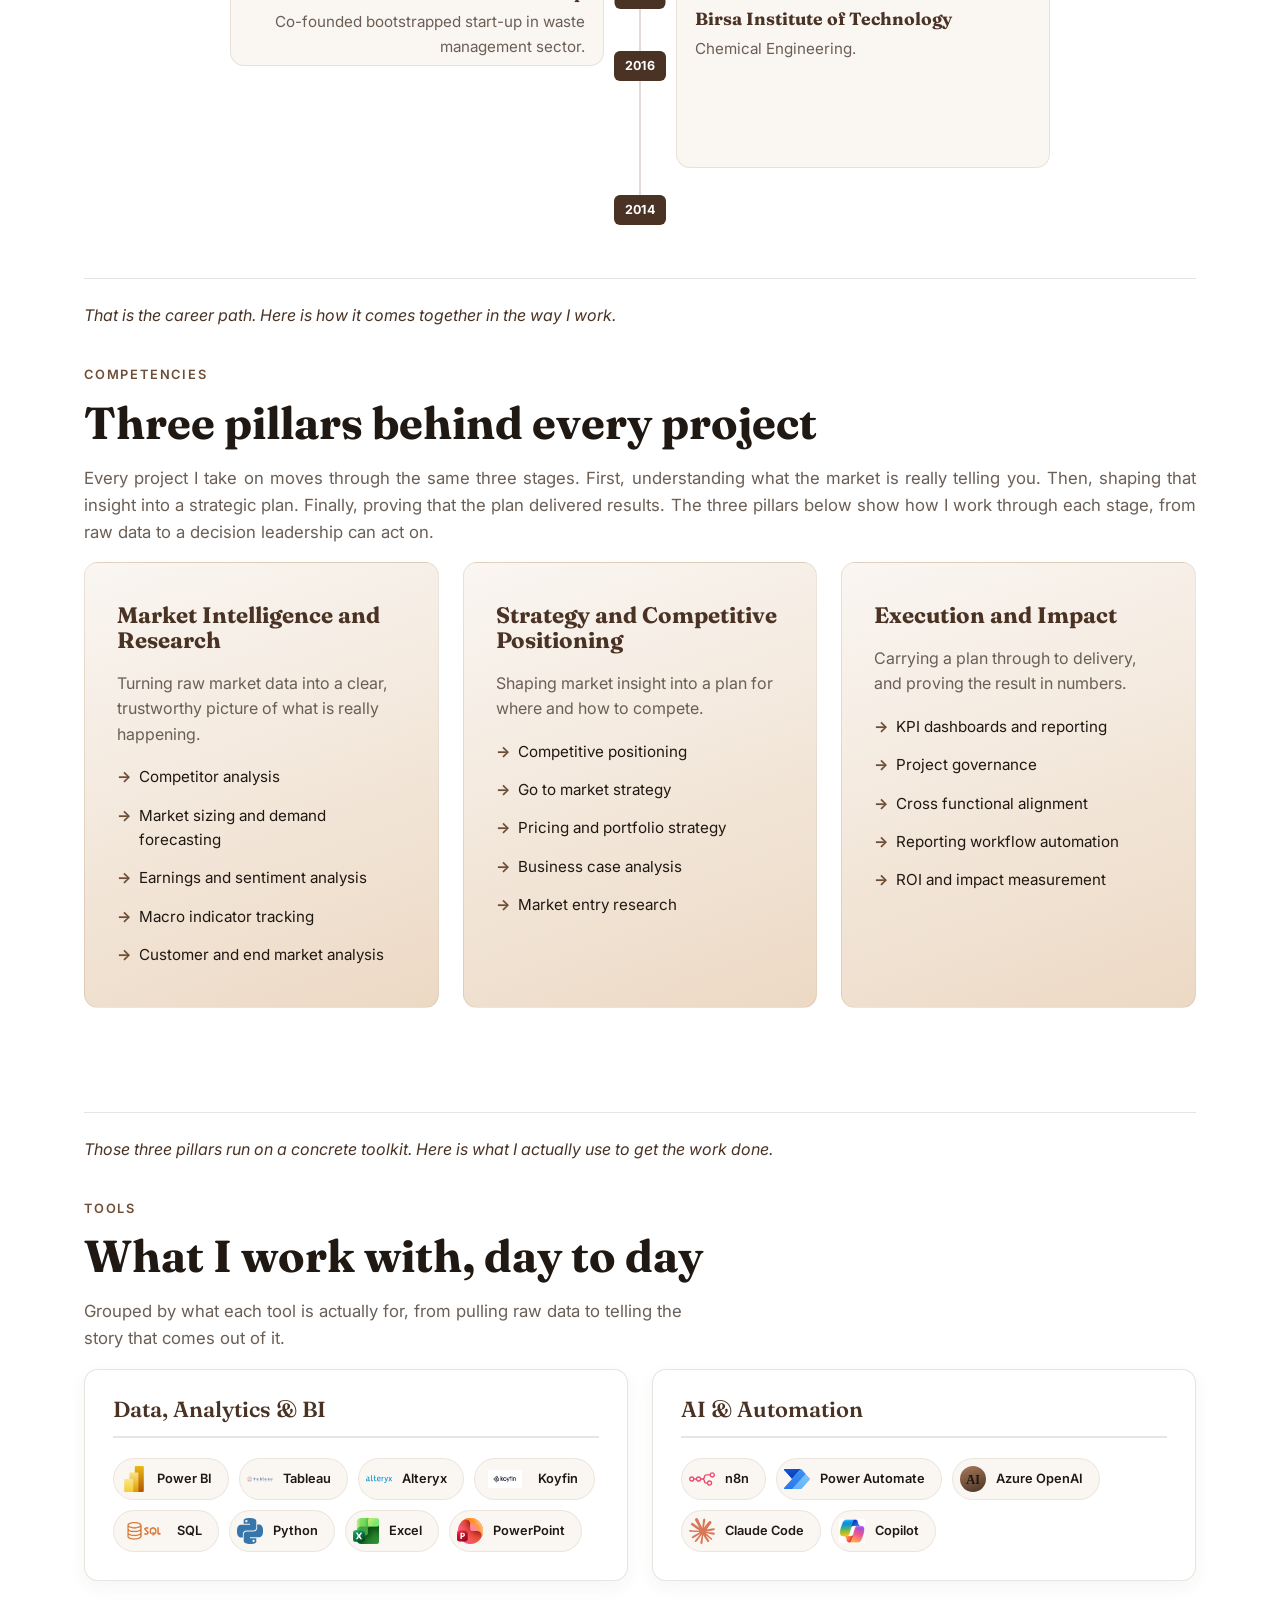
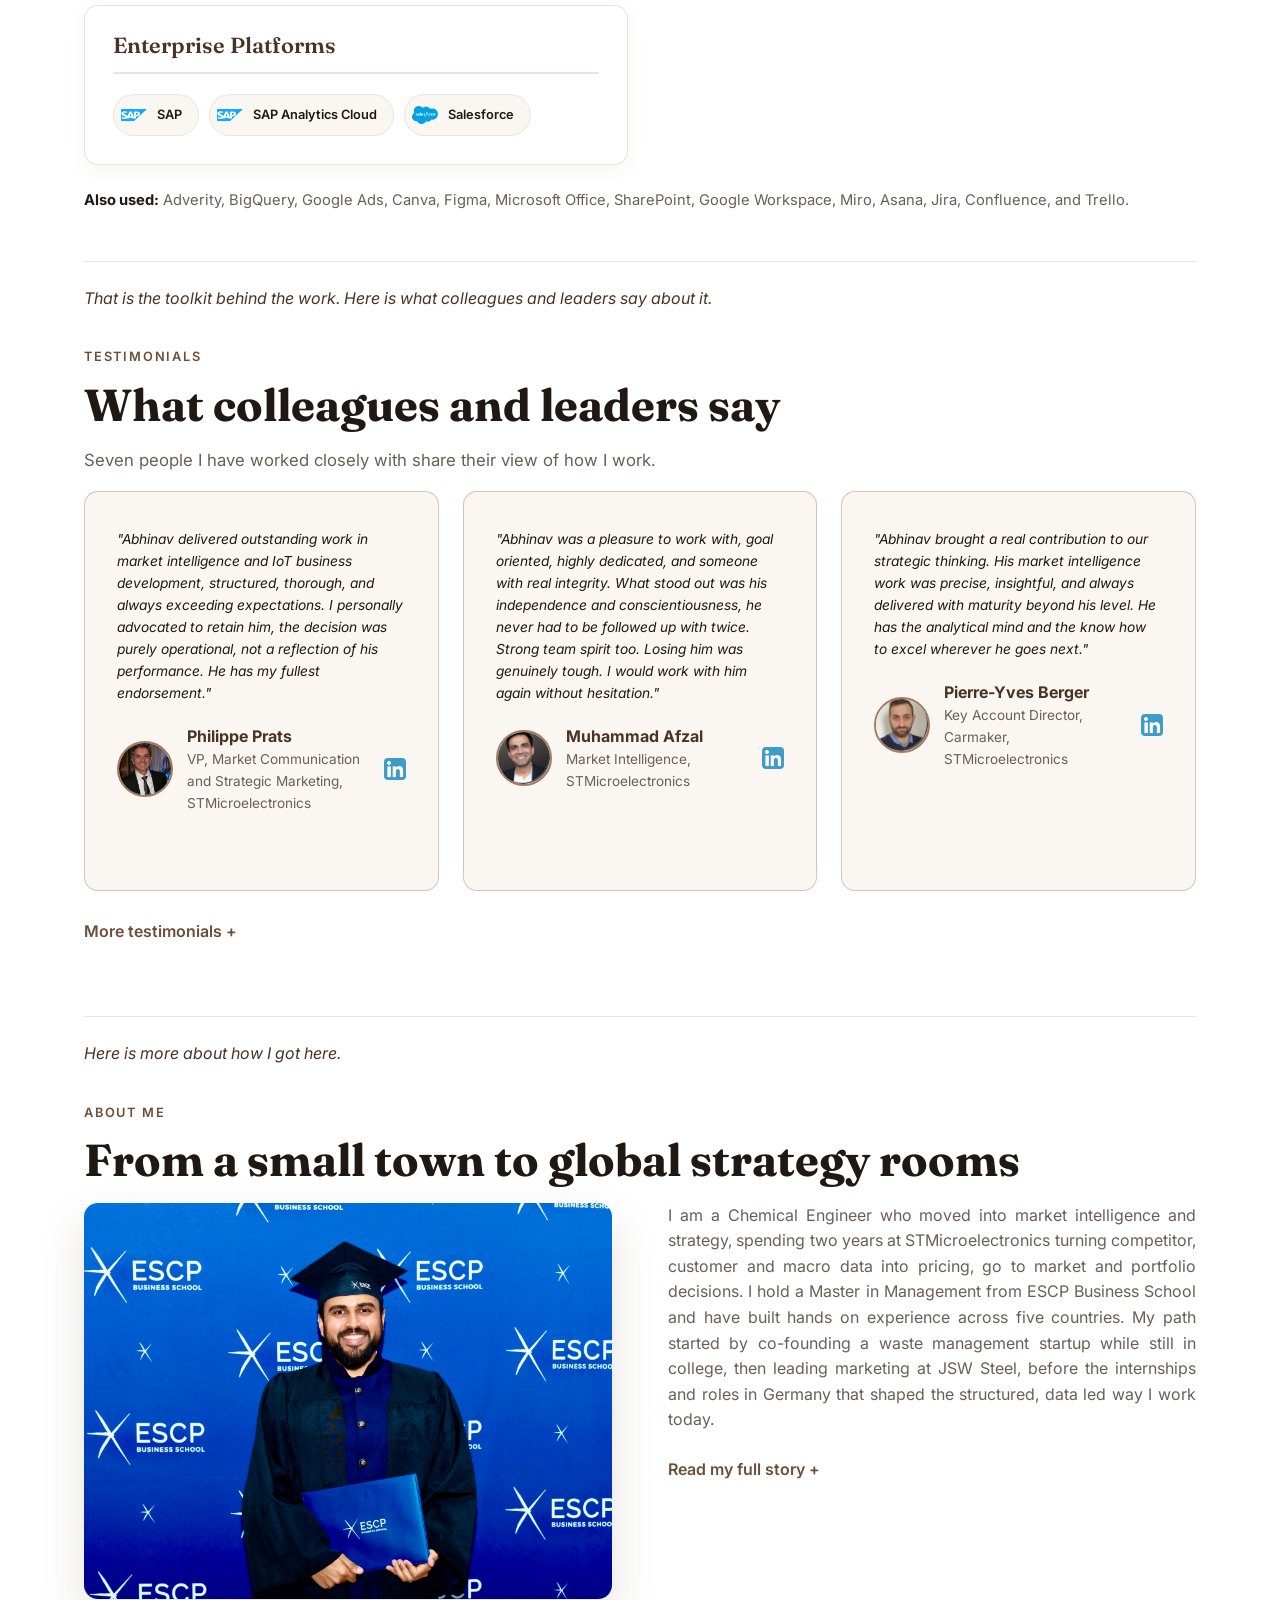
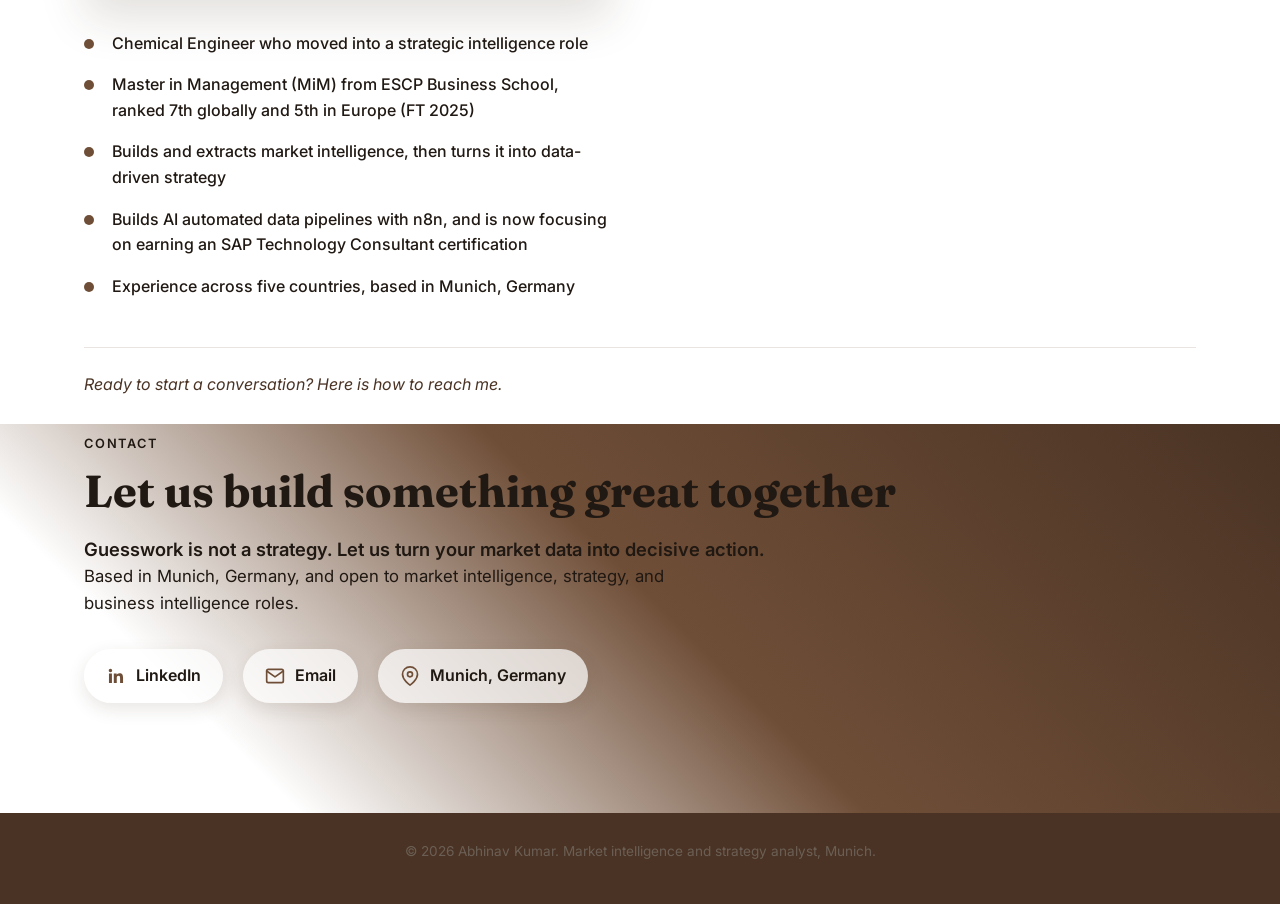
==== commit e45263f5: "Tighten right-column panel spacing further and shrink SAP logo Reduce hero-right gap, panel padding," ====
--- a/index.html
+++ b/index.html
@@ -109,7 +109,7 @@
             <div class="hero-tool-item"><div class="hero-tool-icon"><img src="assets/images/skills/excel.png" alt="Excel"></div><span class="hero-tool-name">Excel</span></div>
             <div class="hero-tool-item"><div class="hero-tool-icon"><img src="assets/images/skills/sql.png" alt="SQL"></div><span class="hero-tool-name">SQL</span></div>
             <div class="hero-tool-item"><div class="hero-tool-icon"><img src="assets/images/skills/salesforce.png" alt="Salesforce" style="height: 42px;"></div><span class="hero-tool-name">Salesforce</span></div>
-            <div class="hero-tool-item"><div class="hero-tool-icon"><img src="assets/images/skills/sap.svg" alt="SAP" style="height: 56px;"></div><span class="hero-tool-name">SAP</span></div>
+            <div class="hero-tool-item"><div class="hero-tool-icon"><img src="assets/images/skills/sap.svg" alt="SAP" style="height: 44px;"></div><span class="hero-tool-name">SAP</span></div>
             <div class="hero-tool-item"><div class="hero-tool-icon"><img src="assets/images/skills/claude.svg" alt="Claude Code"></div><span class="hero-tool-name">Claude Code</span></div>
             <div class="hero-tool-item"><div class="hero-tool-icon"><img src="assets/images/skills/n8n.svg" alt="n8n" style="height: 42px;"></div><span class="hero-tool-name">n8n</span></div>
           </div>
--- a/assets/css/style.css
+++ b/assets/css/style.css
@@ -24,7 +24,7 @@
 
 html {
   overflow-x: hidden;
-  scroll-padding-top: 72px;
+  scroll-padding-top: 56px;
 }
 
 body {
@@ -76,8 +76,8 @@
   z-index: 2;
   width: 100%;
   max-width: var(--max-width);
-  margin: 36px auto 0;
-  padding: 24px 32px;
+  margin: 20px auto 0;
+  padding: 18px 32px;
   background: linear-gradient(120deg, rgba(74, 51, 36, 0.5), rgba(74, 51, 36, 0.68));
   backdrop-filter: blur(10px);
   -webkit-backdrop-filter: blur(10px);
@@ -190,7 +190,7 @@
   display: flex;
   align-items: center;
   justify-content: space-between;
-  height: 72px;
+  height: 56px;
 }
 
 .nav-logo {
@@ -305,8 +305,8 @@
   flex-direction: column;
   align-items: center;
   justify-content: center;
-  padding-top: 90px;
-  padding-bottom: 50px;
+  padding-top: 70px;
+  padding-bottom: 28px;
   overflow: hidden;
   background: linear-gradient(to top right, #2e1d12 0%, var(--mocha-dark) 32%, var(--mocha) 58%, var(--white) 90%, var(--white) 100%);
 }
@@ -325,7 +325,7 @@
   display: flex;
   flex-direction: column;
   justify-content: space-between;
-  gap: 28px;
+  gap: 14px;
 }
 
 .hero-left-photo-row {
@@ -342,13 +342,13 @@
   display: flex;
   flex-direction: column;
   justify-content: space-between;
-  gap: 36px;
+  gap: 10px;
 }
 
 .hero-bar {
   background: rgba(255, 255, 255, 0.95);
   border-radius: 14px;
-  padding: 18px 24px;
+  padding: 10px 24px;
   display: flex;
   flex-direction: column;
   justify-content: center;
@@ -371,13 +371,13 @@
   letter-spacing: 0.08em;
   text-transform: uppercase;
   color: var(--mocha-dark);
-  margin-bottom: 14px;
+  margin-bottom: 8px;
 }
 
 .hero-logo-grid {
   display: grid;
   grid-template-columns: repeat(4, minmax(0, 1fr));
-  gap: 20px 6px;
+  gap: 12px 6px;
   align-items: center;
 }
 
@@ -549,7 +549,7 @@
   font-size: 0.8rem;
   letter-spacing: 0.1em;
   text-transform: uppercase;
-  margin-bottom: 24px;
+  margin-bottom: 14px;
 }
 
 .hero-name {
@@ -577,7 +577,7 @@
 .hero-tagline {
   font-size: 1rem;
   color: var(--cream);
-  max-width: 440px;
+  max-width: 100%;
   margin-bottom: 20px;
   font-weight: 500;
   text-align: justify;
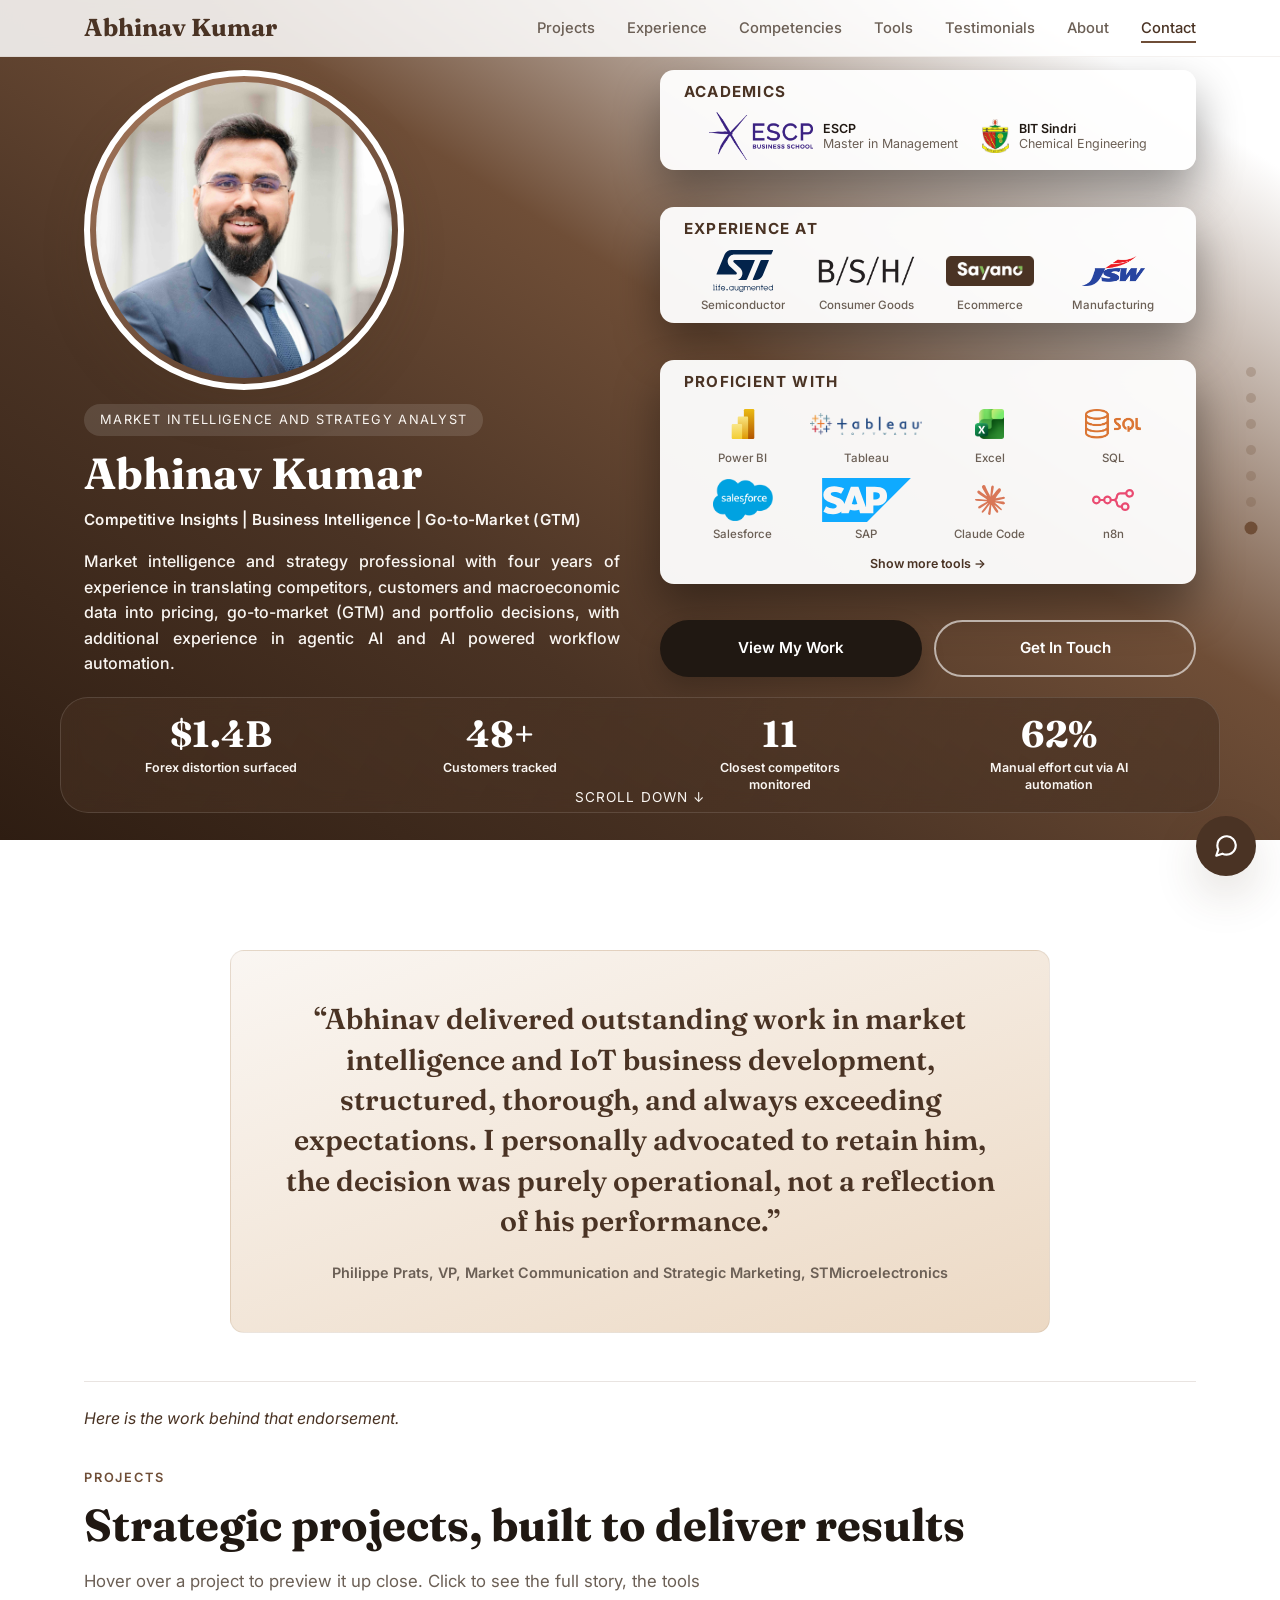
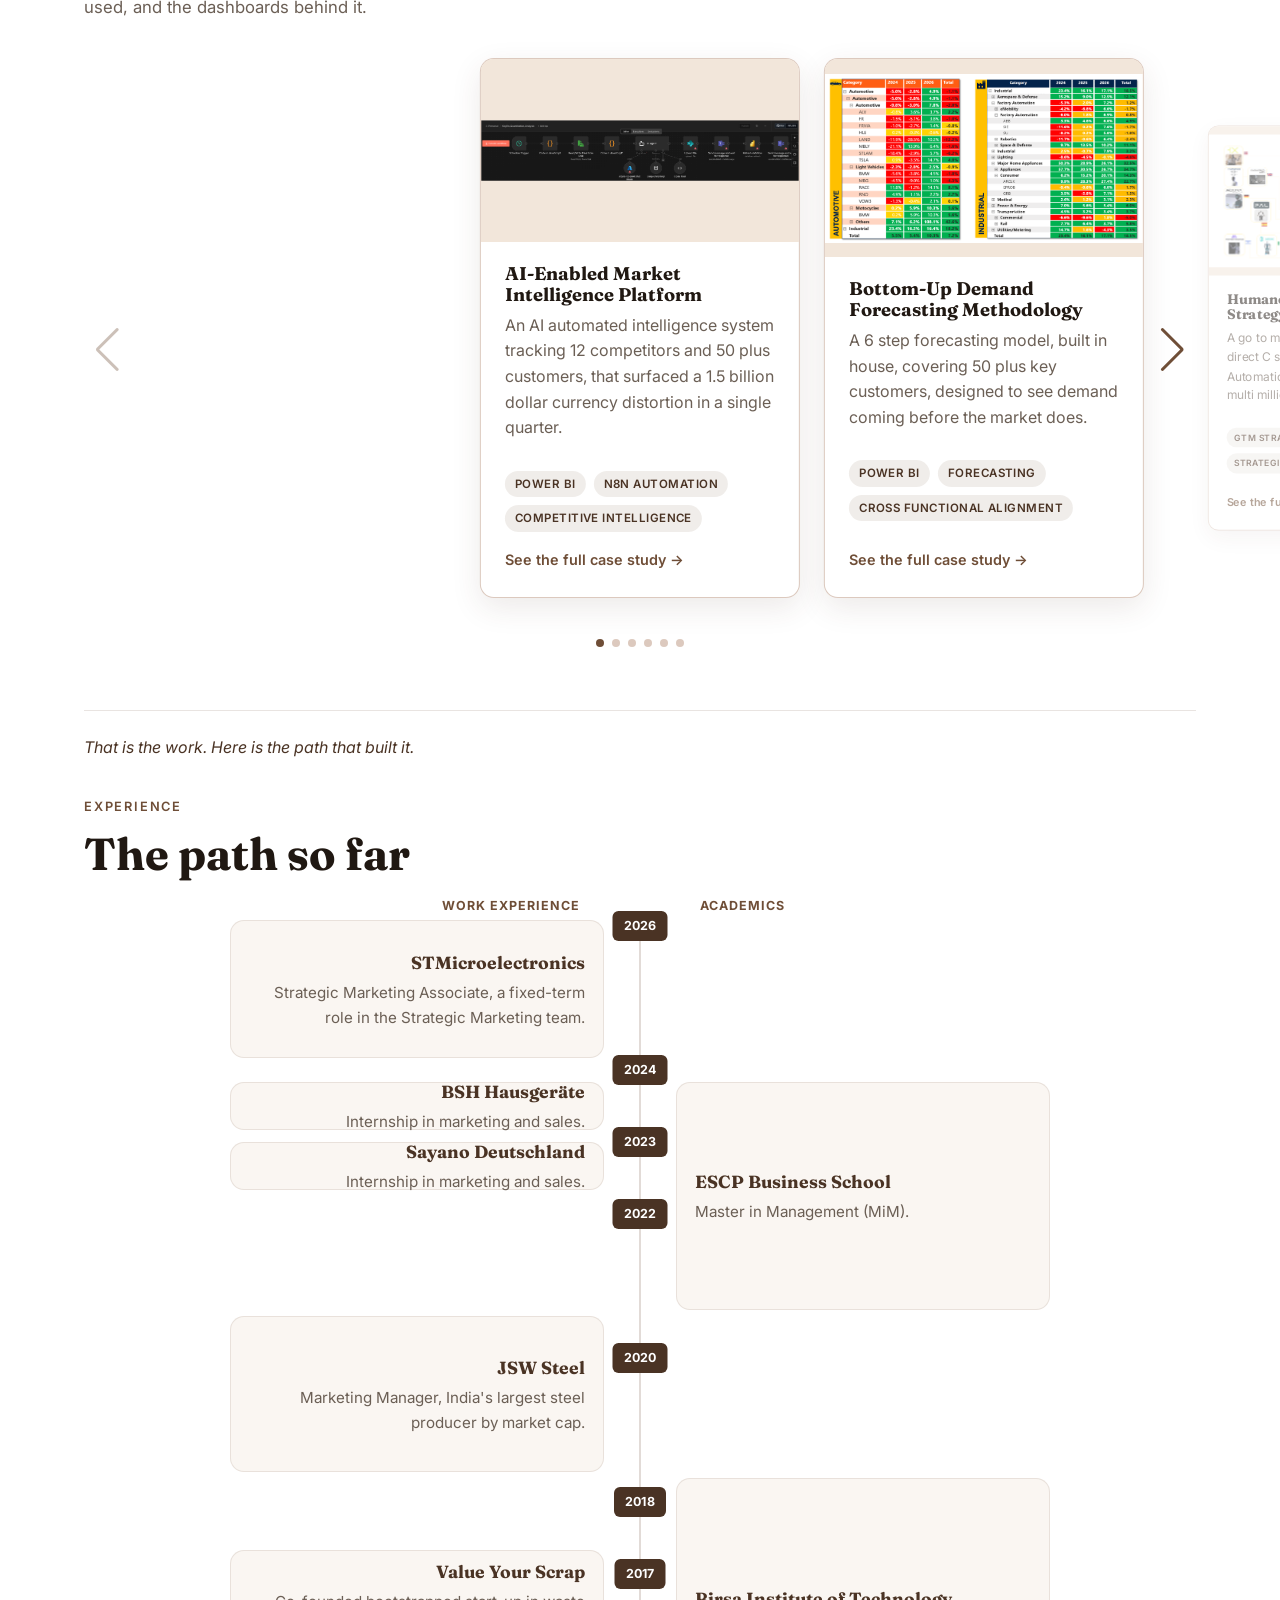
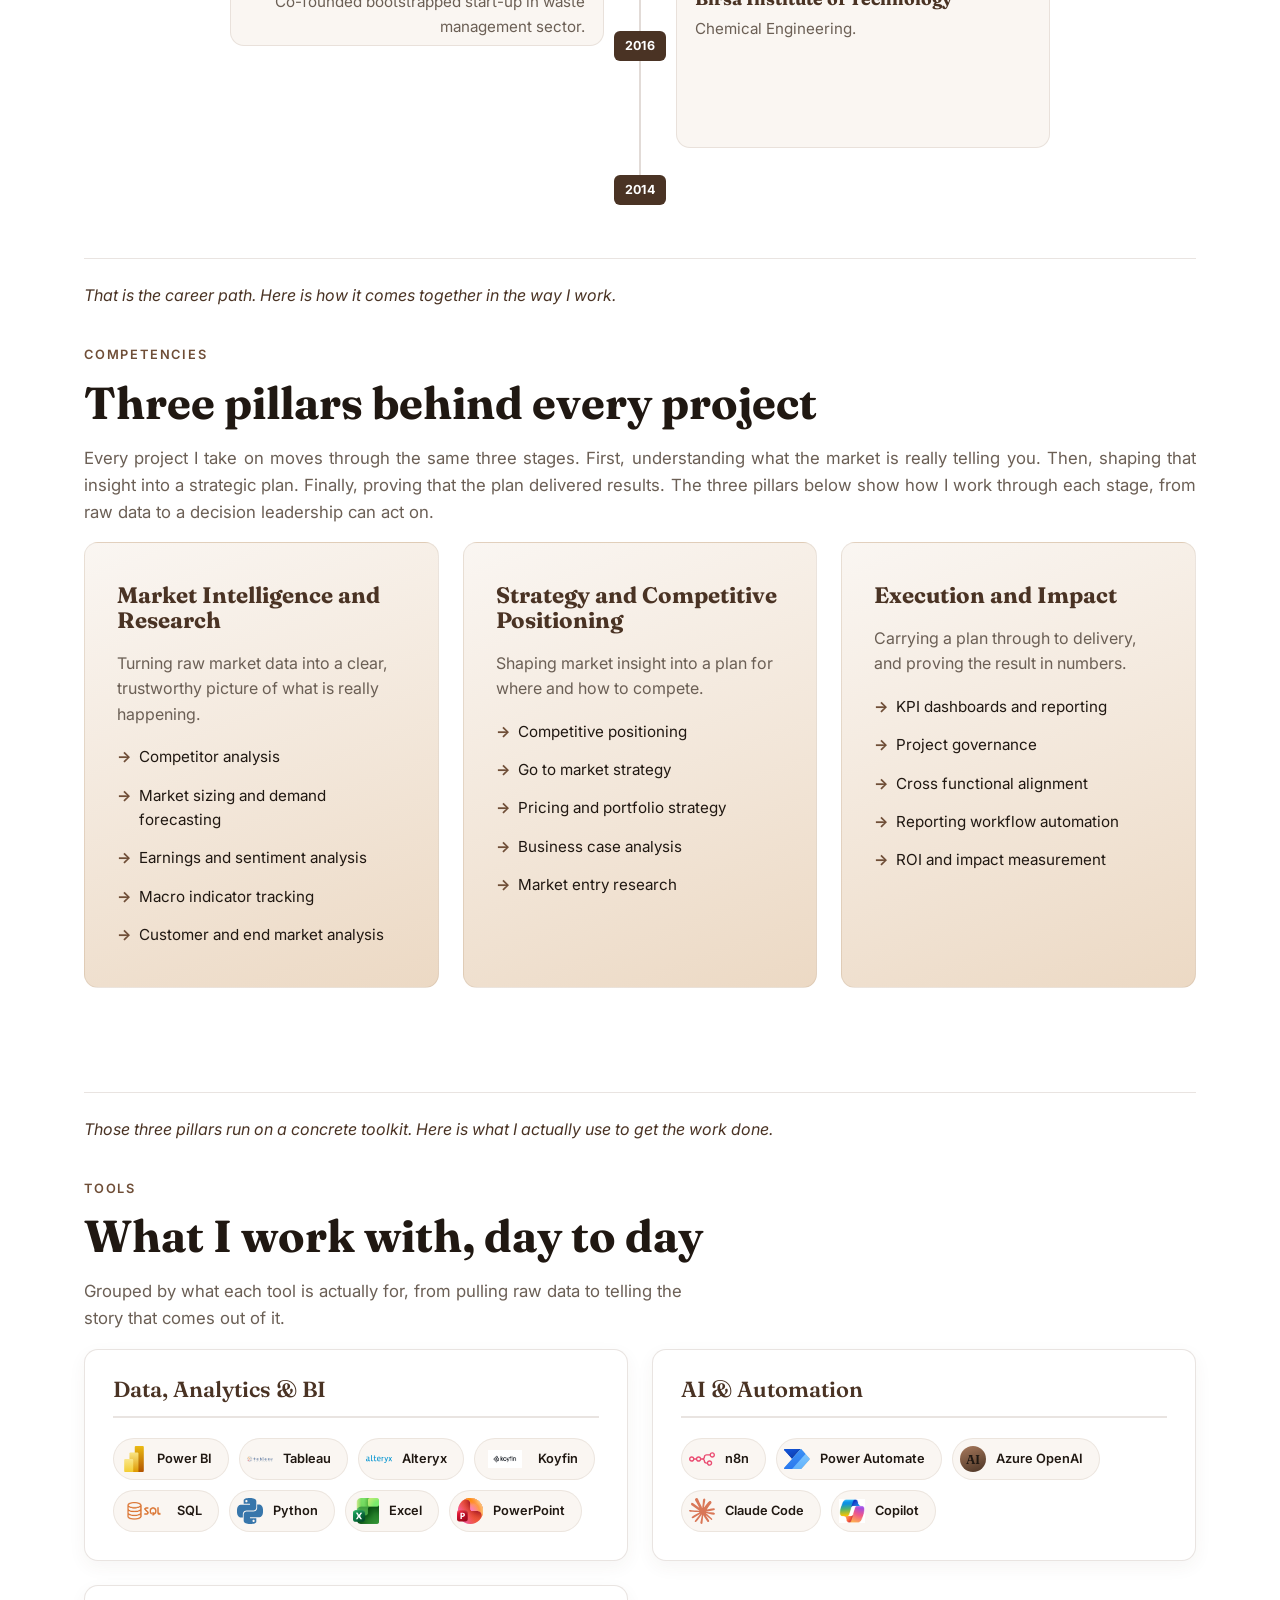
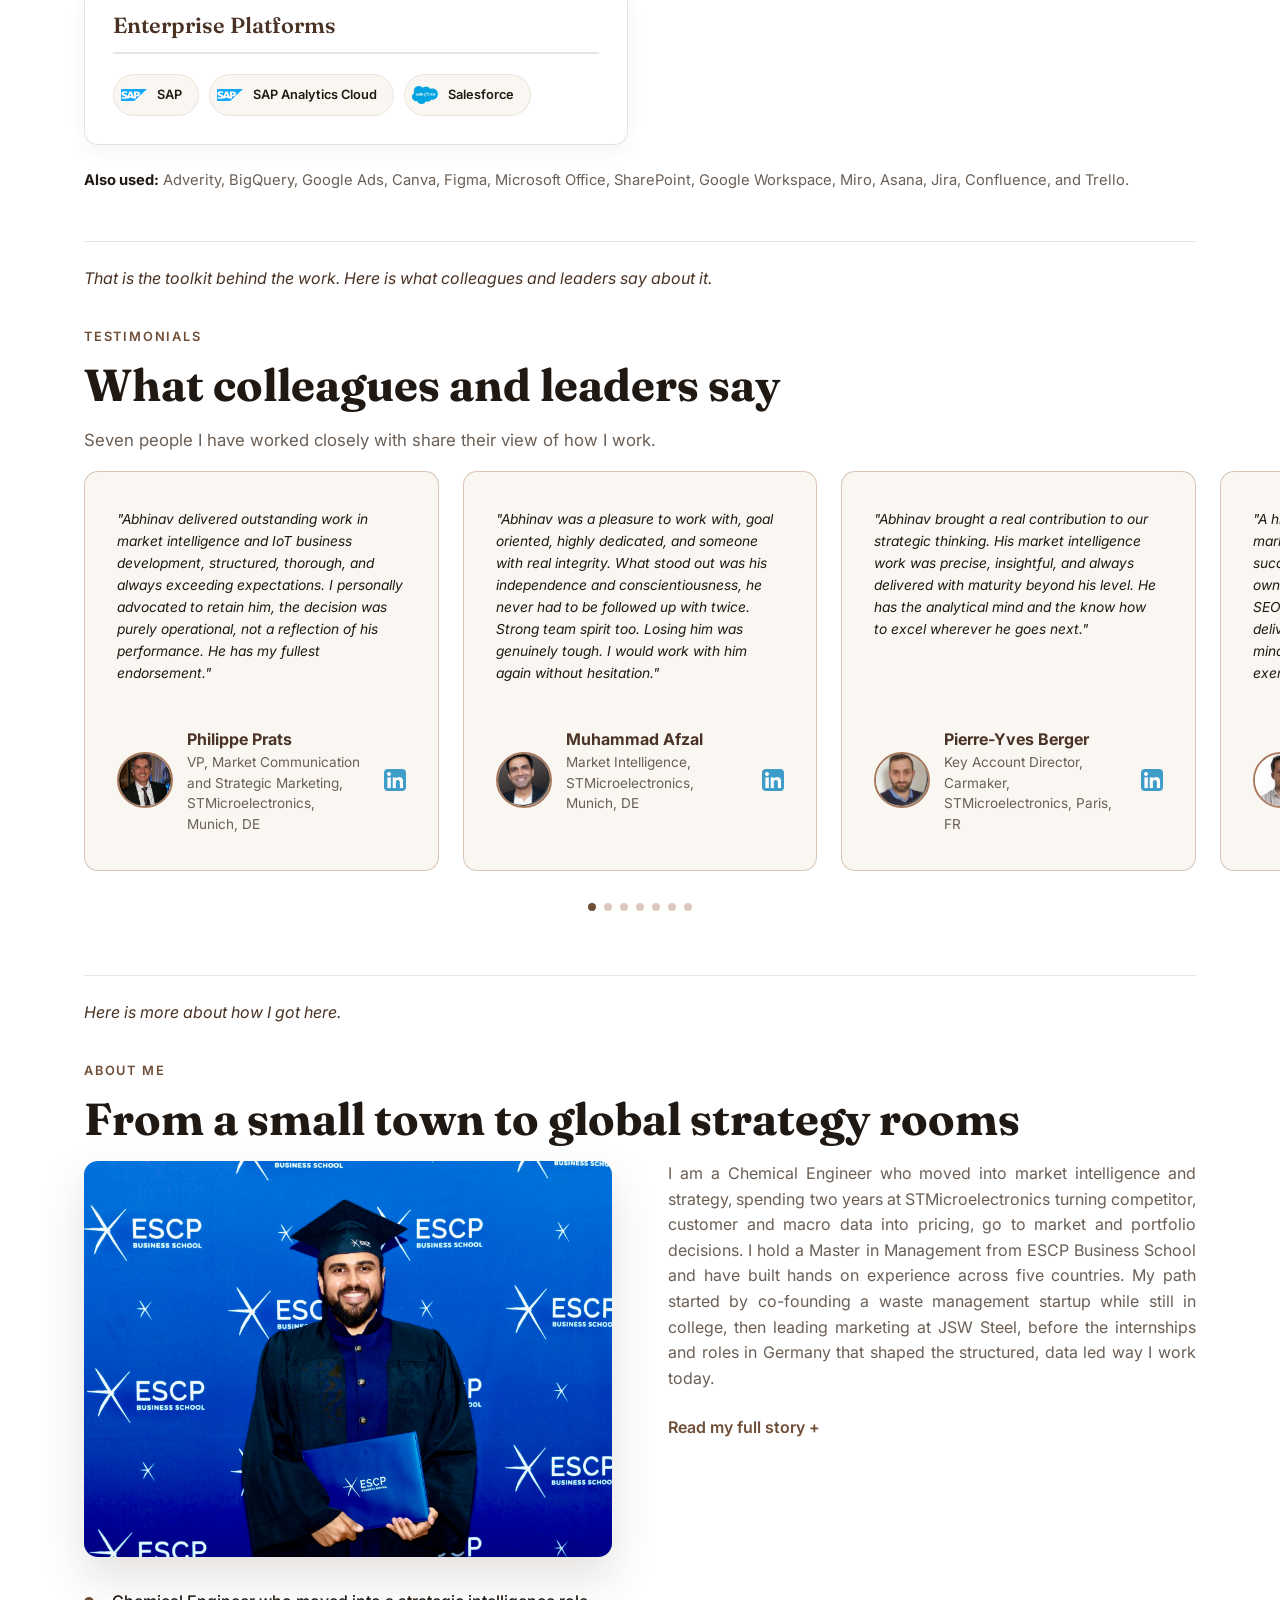
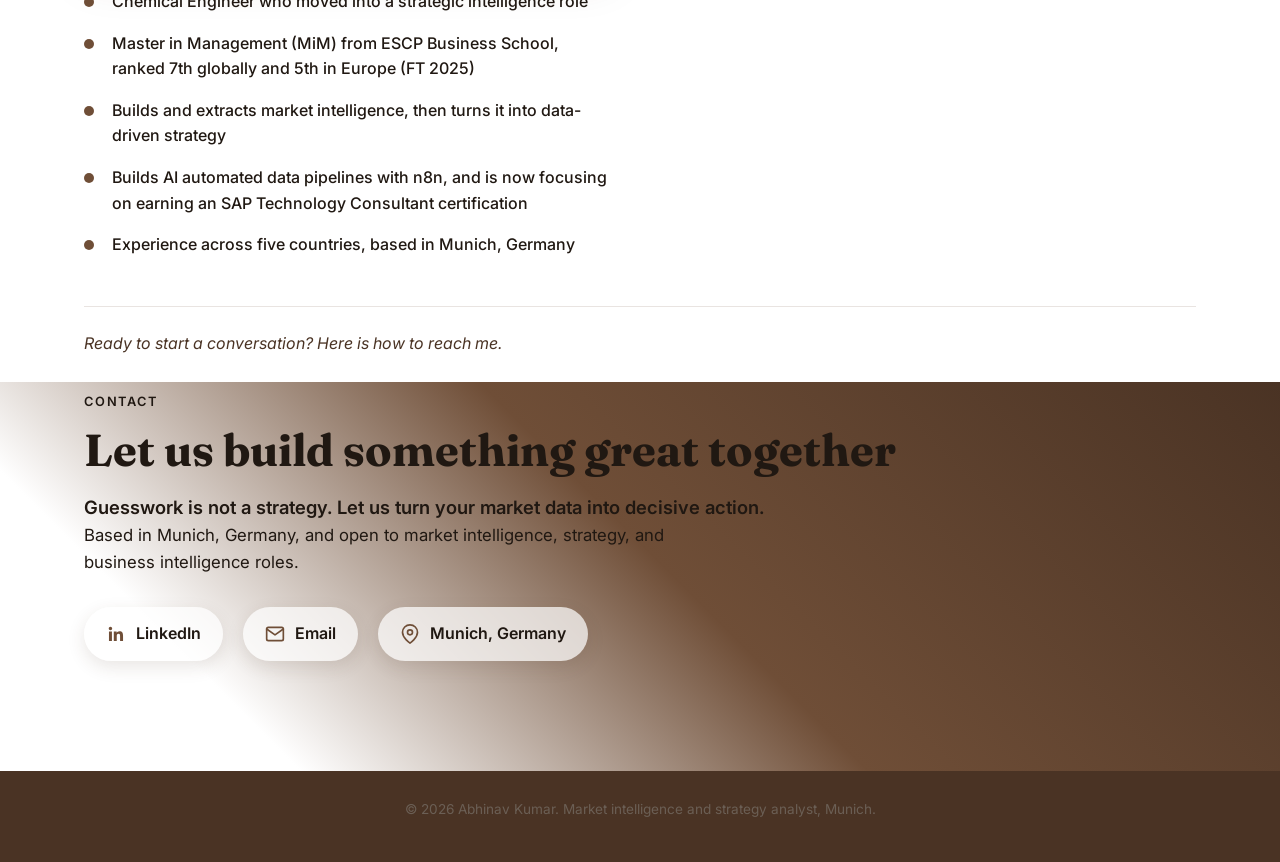
==== commit 91ddad9a: "Convert testimonials to an auto-rotating carousel and fix name alignment Replace the static 3-card g" ====
--- a/index.html
+++ b/index.html
@@ -483,110 +483,124 @@
       <h2 class="section-title">What colleagues and leaders say</h2>
       <p class="section-intro">Seven people I have worked closely with share their view of how I work.</p>
 
-      <div class="testimonial-grid">
-        <div class="testimonial-card reveal-up">
-          <p class="testimonial-quote">"Abhinav delivered outstanding work in market intelligence and IoT business development, structured, thorough, and always exceeding expectations. I personally advocated to retain him, the decision was purely operational, not a reflection of his performance. He has my fullest endorsement."</p>
-          <div class="testimonial-header">
-            <span class="testimonial-photo-frame"><img class="testimonial-photo" src="assets/images/testimonials/philippe-prats.png" alt="Philippe Prats"></span>
-            <div class="testimonial-identity">
-              <div class="testimonial-name">Philippe Prats</div>
-              <div class="testimonial-role">VP, Market Communication and Strategic Marketing, STMicroelectronics</div>
-            </div>
-            <a href="https://www.linkedin.com/in/philippe-prats-13bbb591/" target="_blank" rel="noopener" aria-label="Philippe Prats on LinkedIn">
-              <img class="testimonial-linkedin" src="assets/images/icons/linkedin.png" alt="LinkedIn">
-            </a>
-          </div>
-        </div>
-
-        <div class="testimonial-card reveal-up">
-          <p class="testimonial-quote">"Abhinav was a pleasure to work with, goal oriented, highly dedicated, and someone with real integrity. What stood out was his independence and conscientiousness, he never had to be followed up with twice. Strong team spirit too. Losing him was genuinely tough. I would work with him again without hesitation."</p>
-          <div class="testimonial-header">
-            <span class="testimonial-photo-frame"><img class="testimonial-photo" src="assets/images/testimonials/muhammad-afzal.png" alt="Muhammad Afzal"></span>
-            <div class="testimonial-identity">
-              <div class="testimonial-name">Muhammad Afzal</div>
-              <div class="testimonial-role">Market Intelligence, STMicroelectronics</div>
-            </div>
-            <a href="https://www.linkedin.com/in/muhammad-afzal/" target="_blank" rel="noopener" aria-label="Muhammad Afzal on LinkedIn">
-              <img class="testimonial-linkedin" src="assets/images/icons/linkedin.png" alt="LinkedIn">
-            </a>
-          </div>
-        </div>
-
-        <div class="testimonial-card reveal-up">
-          <p class="testimonial-quote">"Abhinav brought a real contribution to our strategic thinking. His market intelligence work was precise, insightful, and always delivered with maturity beyond his level. He has the analytical mind and the know how to excel wherever he goes next."</p>
-          <div class="testimonial-header">
-            <span class="testimonial-photo-frame"><img class="testimonial-photo" src="assets/images/testimonials/pierre-yves-berger.png" alt="Pierre-Yves Berger"></span>
-            <div class="testimonial-identity">
-              <div class="testimonial-name">Pierre-Yves Berger</div>
-              <div class="testimonial-role">Key Account Director, Carmaker, STMicroelectronics</div>
-            </div>
-            <a href="https://www.linkedin.com/in/pyberger/" target="_blank" rel="noopener" aria-label="Pierre-Yves Berger on LinkedIn">
-              <img class="testimonial-linkedin" src="assets/images/icons/linkedin.png" alt="LinkedIn">
-            </a>
-          </div>
-        </div>
-      </div>
-
-      <details class="testimonial-more">
-        <summary>More testimonials</summary>
-        <div class="testimonial-grid">
-          <div class="testimonial-card reveal-up">
-            <p class="testimonial-quote">"A high performance talent who translates market intelligence into measurable success. Abhinav demonstrated full ownership of the product lifecycle, from SEO to Power BI analytics, consistently delivering outstanding results. His strategic mindset and leadership potential are exemplary."</p>
-            <div class="testimonial-header">
-              <span class="testimonial-photo-frame"><img class="testimonial-photo" src="assets/images/testimonials/fabian-blocher.png" alt="Fabian Blocher"></span>
-              <div class="testimonial-identity">
-                <div class="testimonial-name">Fabian Blocher</div>
-                <div class="testimonial-role">CEO, Sayano Deutschland GmbH</div>
-              </div>
-              <a href="https://www.linkedin.com/in/fabian-blocher/" target="_blank" rel="noopener" aria-label="Fabian Blocher on LinkedIn">
-                <img class="testimonial-linkedin" src="assets/images/icons/linkedin.png" alt="LinkedIn">
-              </a>
-            </div>
-          </div>
-
-          <div class="testimonial-card reveal-up">
-            <p class="testimonial-quote">"A rare talent who bridges the gap between strategic thinking and flawless execution. Abhinav took full ownership of international sales projects, transforming complex data into management level insights with remarkable clarity. His proactive curiosity and collaborative leadership make him a high potential asset."</p>
-            <div class="testimonial-header">
-              <span class="testimonial-photo-frame"><img class="testimonial-photo" src="assets/images/testimonials/benjamin-burkhardt.png" alt="Benjamin Burkhardt"></span>
-              <div class="testimonial-identity">
-                <div class="testimonial-name">Benjamin Burkhardt</div>
-                <div class="testimonial-role">Project Leader, EMEA Sales, BSH Hausgeräte GmbH</div>
-              </div>
-              <a href="https://www.linkedin.com/in/benjamin-burkhardt-b8840616/" target="_blank" rel="noopener" aria-label="Benjamin Burkhardt on LinkedIn">
-                <img class="testimonial-linkedin" src="assets/images/icons/linkedin.png" alt="LinkedIn">
-              </a>
-            </div>
-          </div>
-
-          <div class="testimonial-card reveal-up">
-            <p class="testimonial-quote">"Abhinav is a reliable, high potential talent with a natural gift for communication. His strong motivation, active presence, and commitment to delivering on his promises make him a standout asset. He truly excels in environments that require both strategic clarity and a proactive drive to succeed."</p>
-            <div class="testimonial-header">
-              <span class="testimonial-photo-frame"><img class="testimonial-photo" src="assets/images/testimonials/adele-conti.png" alt="Adele Conti"></span>
-              <div class="testimonial-identity">
-                <div class="testimonial-name">Adele Conti</div>
-                <div class="testimonial-role">Field Quality Support, STMicroelectronics</div>
-              </div>
-              <a href="https://www.linkedin.com/in/adele-conti-467ab3227/" target="_blank" rel="noopener" aria-label="Adele Conti on LinkedIn">
-                <img class="testimonial-linkedin" src="assets/images/icons/linkedin.png" alt="LinkedIn">
-              </a>
-            </div>
-          </div>
-
-          <div class="testimonial-card reveal-up">
-            <p class="testimonial-quote">"Abhinav is a natural collaborator who consistently steps up beyond his core role. He delivers high quality results even under tight deadlines, showing a rare level of dedication and follow through. His proactive drive to support cross functional initiatives makes him a truly valued member of the team."</p>
-            <div class="testimonial-header">
-              <span class="testimonial-photo-frame"><img class="testimonial-photo" src="assets/images/testimonials/jyothisa-mathew.png" alt="Jyothisa Mathew"></span>
-              <div class="testimonial-identity">
-                <div class="testimonial-name">Jyothisa Mathew</div>
-                <div class="testimonial-role">HR Partner, STMicroelectronics</div>
-              </div>
-              <a href="https://www.linkedin.com/in/jyothisa-mathew-ab3b38119/" target="_blank" rel="noopener" aria-label="Jyothisa Mathew on LinkedIn">
-                <img class="testimonial-linkedin" src="assets/images/icons/linkedin.png" alt="LinkedIn">
-              </a>
-            </div>
-          </div>
-        </div>
-      </details>
+      <div class="swiper testimonial-swiper">
+        <div class="swiper-wrapper">
+
+          <div class="swiper-slide">
+            <div class="testimonial-card reveal-up">
+              <p class="testimonial-quote">"Abhinav delivered outstanding work in market intelligence and IoT business development, structured, thorough, and always exceeding expectations. I personally advocated to retain him, the decision was purely operational, not a reflection of his performance. He has my fullest endorsement."</p>
+              <div class="testimonial-header">
+                <span class="testimonial-photo-frame"><img class="testimonial-photo" src="assets/images/testimonials/philippe-prats.png" alt="Philippe Prats"></span>
+                <div class="testimonial-identity">
+                  <div class="testimonial-name">Philippe Prats</div>
+                  <div class="testimonial-role">VP, Market Communication and Strategic Marketing, STMicroelectronics, Munich, DE</div>
+                </div>
+                <a href="https://www.linkedin.com/in/philippe-prats-13bbb591/" target="_blank" rel="noopener" aria-label="Philippe Prats on LinkedIn">
+                  <img class="testimonial-linkedin" src="assets/images/icons/linkedin.png" alt="LinkedIn">
+                </a>
+              </div>
+            </div>
+          </div>
+
+          <div class="swiper-slide">
+            <div class="testimonial-card reveal-up">
+              <p class="testimonial-quote">"Abhinav was a pleasure to work with, goal oriented, highly dedicated, and someone with real integrity. What stood out was his independence and conscientiousness, he never had to be followed up with twice. Strong team spirit too. Losing him was genuinely tough. I would work with him again without hesitation."</p>
+              <div class="testimonial-header">
+                <span class="testimonial-photo-frame"><img class="testimonial-photo" src="assets/images/testimonials/muhammad-afzal.png" alt="Muhammad Afzal"></span>
+                <div class="testimonial-identity">
+                  <div class="testimonial-name">Muhammad Afzal</div>
+                  <div class="testimonial-role">Market Intelligence, STMicroelectronics, Munich, DE</div>
+                </div>
+                <a href="https://www.linkedin.com/in/muhammad-afzal/" target="_blank" rel="noopener" aria-label="Muhammad Afzal on LinkedIn">
+                  <img class="testimonial-linkedin" src="assets/images/icons/linkedin.png" alt="LinkedIn">
+                </a>
+              </div>
+            </div>
+          </div>
+
+          <div class="swiper-slide">
+            <div class="testimonial-card reveal-up">
+              <p class="testimonial-quote">"Abhinav brought a real contribution to our strategic thinking. His market intelligence work was precise, insightful, and always delivered with maturity beyond his level. He has the analytical mind and the know how to excel wherever he goes next."</p>
+              <div class="testimonial-header">
+                <span class="testimonial-photo-frame"><img class="testimonial-photo" src="assets/images/testimonials/pierre-yves-berger.png" alt="Pierre-Yves Berger"></span>
+                <div class="testimonial-identity">
+                  <div class="testimonial-name">Pierre-Yves Berger</div>
+                  <div class="testimonial-role">Key Account Director, Carmaker, STMicroelectronics, Paris, FR</div>
+                </div>
+                <a href="https://www.linkedin.com/in/pyberger/" target="_blank" rel="noopener" aria-label="Pierre-Yves Berger on LinkedIn">
+                  <img class="testimonial-linkedin" src="assets/images/icons/linkedin.png" alt="LinkedIn">
+                </a>
+              </div>
+            </div>
+          </div>
+
+          <div class="swiper-slide">
+            <div class="testimonial-card reveal-up">
+              <p class="testimonial-quote">"A high performance talent who translates market intelligence into measurable success. Abhinav demonstrated full ownership of the product lifecycle, from SEO to Power BI analytics, consistently delivering outstanding results. His strategic mindset and leadership potential are exemplary."</p>
+              <div class="testimonial-header">
+                <span class="testimonial-photo-frame"><img class="testimonial-photo" src="assets/images/testimonials/fabian-blocher.png" alt="Fabian Blocher"></span>
+                <div class="testimonial-identity">
+                  <div class="testimonial-name">Fabian Blocher</div>
+                  <div class="testimonial-role">CEO, Sayano Deutschland GmbH, Stuttgart, DE</div>
+                </div>
+                <a href="https://www.linkedin.com/in/fabian-blocher/" target="_blank" rel="noopener" aria-label="Fabian Blocher on LinkedIn">
+                  <img class="testimonial-linkedin" src="assets/images/icons/linkedin.png" alt="LinkedIn">
+                </a>
+              </div>
+            </div>
+          </div>
+
+          <div class="swiper-slide">
+            <div class="testimonial-card reveal-up">
+              <p class="testimonial-quote">"A rare talent who bridges the gap between strategic thinking and flawless execution. Abhinav took full ownership of international sales projects, transforming complex data into management level insights with remarkable clarity. His proactive curiosity and collaborative leadership make him a high potential asset."</p>
+              <div class="testimonial-header">
+                <span class="testimonial-photo-frame"><img class="testimonial-photo" src="assets/images/testimonials/benjamin-burkhardt.png" alt="Benjamin Burkhardt"></span>
+                <div class="testimonial-identity">
+                  <div class="testimonial-name">Benjamin Burkhardt</div>
+                  <div class="testimonial-role">Project Leader, EMEA Sales, BSH Hausgeräte GmbH, Munich, DE</div>
+                </div>
+                <a href="https://www.linkedin.com/in/benjamin-burkhardt-b8840616/" target="_blank" rel="noopener" aria-label="Benjamin Burkhardt on LinkedIn">
+                  <img class="testimonial-linkedin" src="assets/images/icons/linkedin.png" alt="LinkedIn">
+                </a>
+              </div>
+            </div>
+          </div>
+
+          <div class="swiper-slide">
+            <div class="testimonial-card reveal-up">
+              <p class="testimonial-quote">"Abhinav is a reliable, high potential talent with a natural gift for communication. His strong motivation, active presence, and commitment to delivering on his promises make him a standout asset. He truly excels in environments that require both strategic clarity and a proactive drive to succeed."</p>
+              <div class="testimonial-header">
+                <span class="testimonial-photo-frame"><img class="testimonial-photo" src="assets/images/testimonials/adele-conti.png" alt="Adele Conti"></span>
+                <div class="testimonial-identity">
+                  <div class="testimonial-name">Adele Conti</div>
+                  <div class="testimonial-role">Director, Field Support, STMicroelectronics, Sicily, Italy</div>
+                </div>
+                <a href="https://www.linkedin.com/in/adele-conti-467ab3227/" target="_blank" rel="noopener" aria-label="Adele Conti on LinkedIn">
+                  <img class="testimonial-linkedin" src="assets/images/icons/linkedin.png" alt="LinkedIn">
+                </a>
+              </div>
+            </div>
+          </div>
+
+          <div class="swiper-slide">
+            <div class="testimonial-card reveal-up">
+              <p class="testimonial-quote">"Abhinav is a natural collaborator who consistently steps up beyond his core role. He delivers high quality results even under tight deadlines, showing a rare level of dedication and follow through. His proactive drive to support cross functional initiatives makes him a truly valued member of the team."</p>
+              <div class="testimonial-header">
+                <span class="testimonial-photo-frame"><img class="testimonial-photo" src="assets/images/testimonials/jyothisa-mathew.png" alt="Jyothisa Mathew"></span>
+                <div class="testimonial-identity">
+                  <div class="testimonial-name">Jyothisa Mathew</div>
+                  <div class="testimonial-role">HR Partner, STMicroelectronics, Munich, DE</div>
+                </div>
+                <a href="https://www.linkedin.com/in/jyothisa-mathew-ab3b38119/" target="_blank" rel="noopener" aria-label="Jyothisa Mathew on LinkedIn">
+                  <img class="testimonial-linkedin" src="assets/images/icons/linkedin.png" alt="LinkedIn">
+                </a>
+              </div>
+            </div>
+          </div>
+
+        </div>
+        <div class="swiper-pagination"></div>
+      </div>
 
       <p class="section-bridge">Here is more about how I got here.</p>
     </div>
--- a/assets/css/style.css
+++ b/assets/css/style.css
@@ -330,7 +330,7 @@
 
 .hero-left-photo-row {
   display: flex;
-  justify-content: center;
+  justify-content: flex-start;
   flex: 0 0 auto;
 }
 
@@ -578,7 +578,7 @@
   font-size: 1rem;
   color: var(--cream);
   max-width: 100%;
-  margin-bottom: 20px;
+  margin-bottom: 0;
   font-weight: 500;
   text-align: justify;
   text-justify: inter-word;
@@ -1083,34 +1083,8 @@
 }
 
 /* ---------- Testimonials ---------- */
-.testimonial-grid {
-  display: grid;
-  grid-template-columns: repeat(3, 1fr);
-  gap: 24px;
-}
-
-.testimonial-more {
-  margin-top: 28px;
-}
-
-.testimonial-more summary {
-  cursor: pointer;
-  font-weight: 600;
-  color: var(--mocha);
-  list-style: none;
-  margin-bottom: 24px;
-}
-
-.testimonial-more summary::-webkit-details-marker {
-  display: none;
-}
-
-.testimonial-more summary::after {
-  content: " +";
-}
-
-.testimonial-more[open] summary::after {
-  content: " \2212";
+.testimonial-swiper .swiper-slide {
+  height: auto;
 }
 
 .testimonial-card {
@@ -1120,7 +1094,7 @@
   height: 400px;
   display: flex;
   flex-direction: column;
-  justify-content: flex-start;
+  justify-content: space-between;
   border: 1.5px solid rgba(168, 121, 92, 0.4);
   cursor: pointer;
   transition: transform var(--transition), box-shadow var(--transition);
@@ -1182,6 +1156,8 @@
 .testimonial-role {
   font-size: 0.85rem;
   color: var(--muted);
+  line-height: 1.5;
+  min-height: calc(0.85rem * 1.5 * 4);
 }
 
 .testimonial-linkedin {
@@ -1608,6 +1584,10 @@
     text-align: center;
   }
 
+  .hero-left-photo-row {
+    justify-content: center;
+  }
+
   .hero-tagline {
     max-width: 100%;
     text-align: center;
@@ -1667,10 +1647,6 @@
   }
 
   .skills-categories-grid {
-    grid-template-columns: 1fr;
-  }
-
-  .testimonial-grid {
     grid-template-columns: 1fr;
   }
 
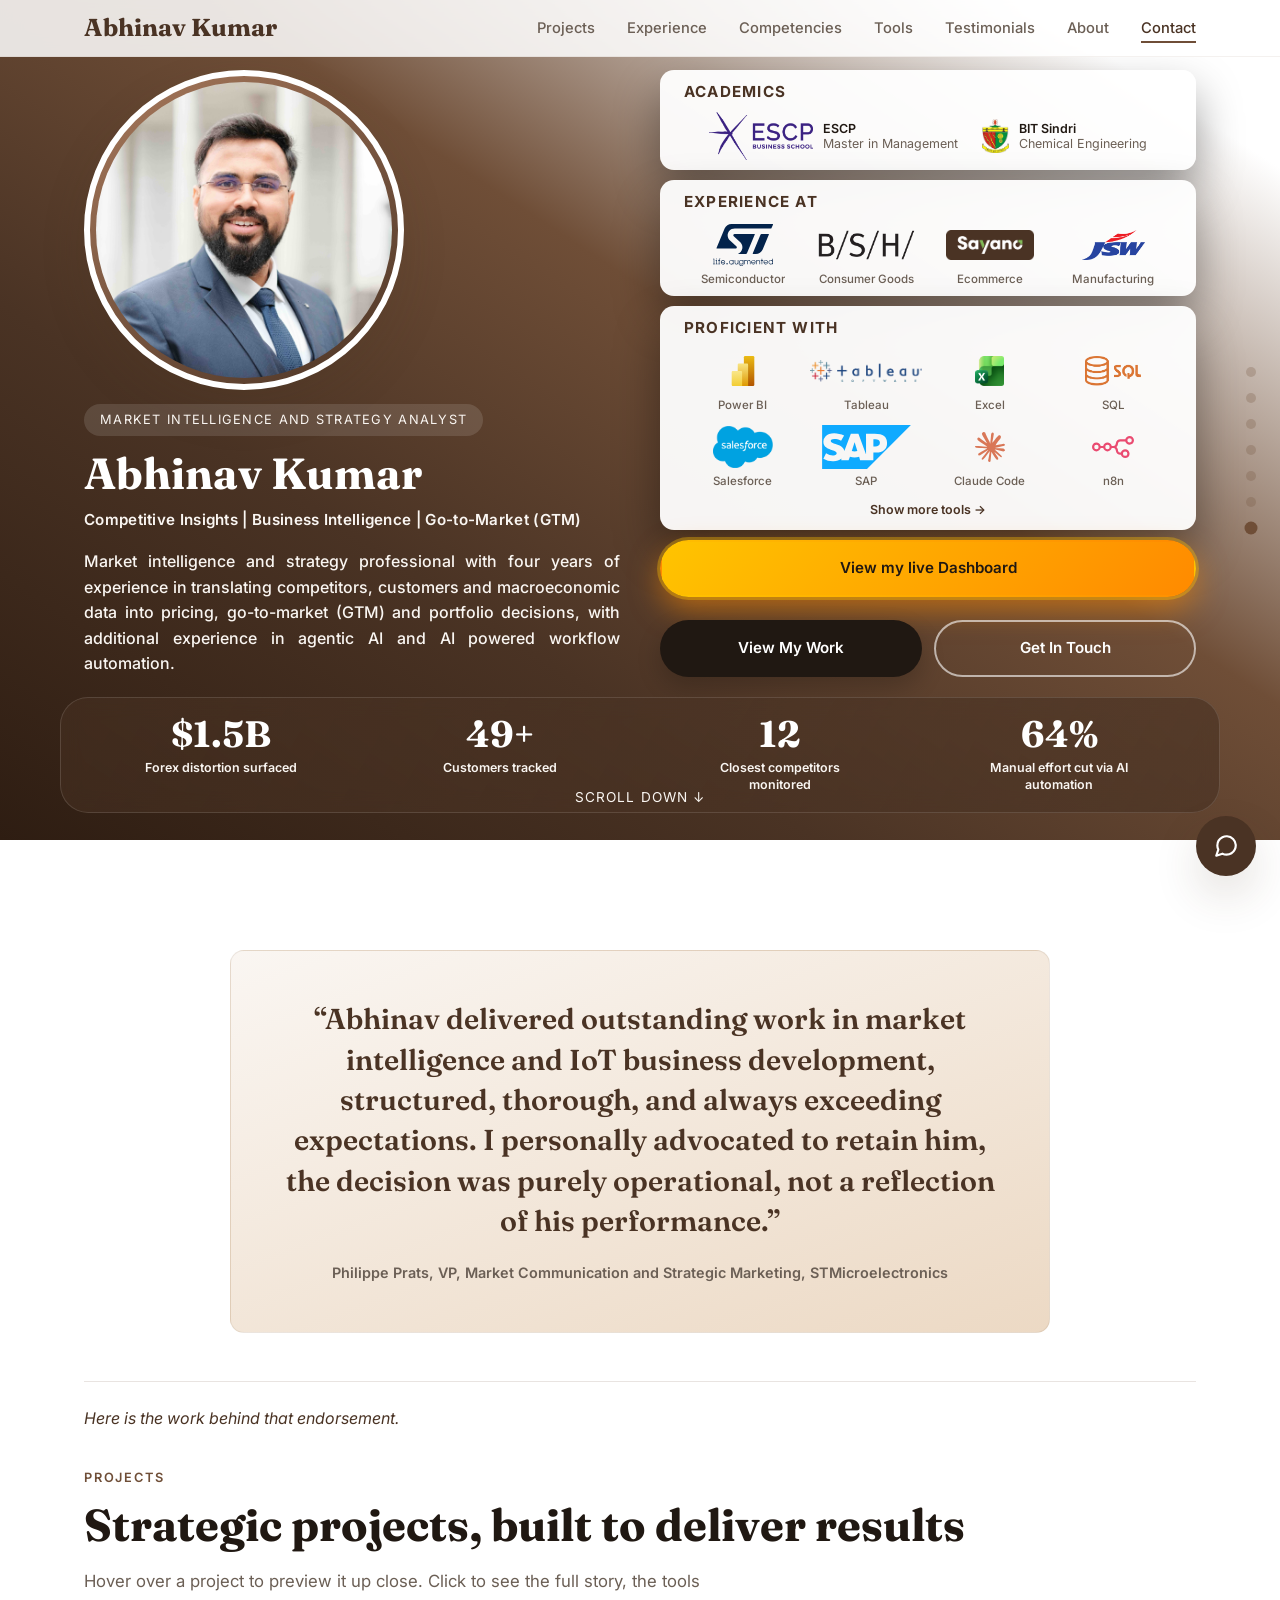
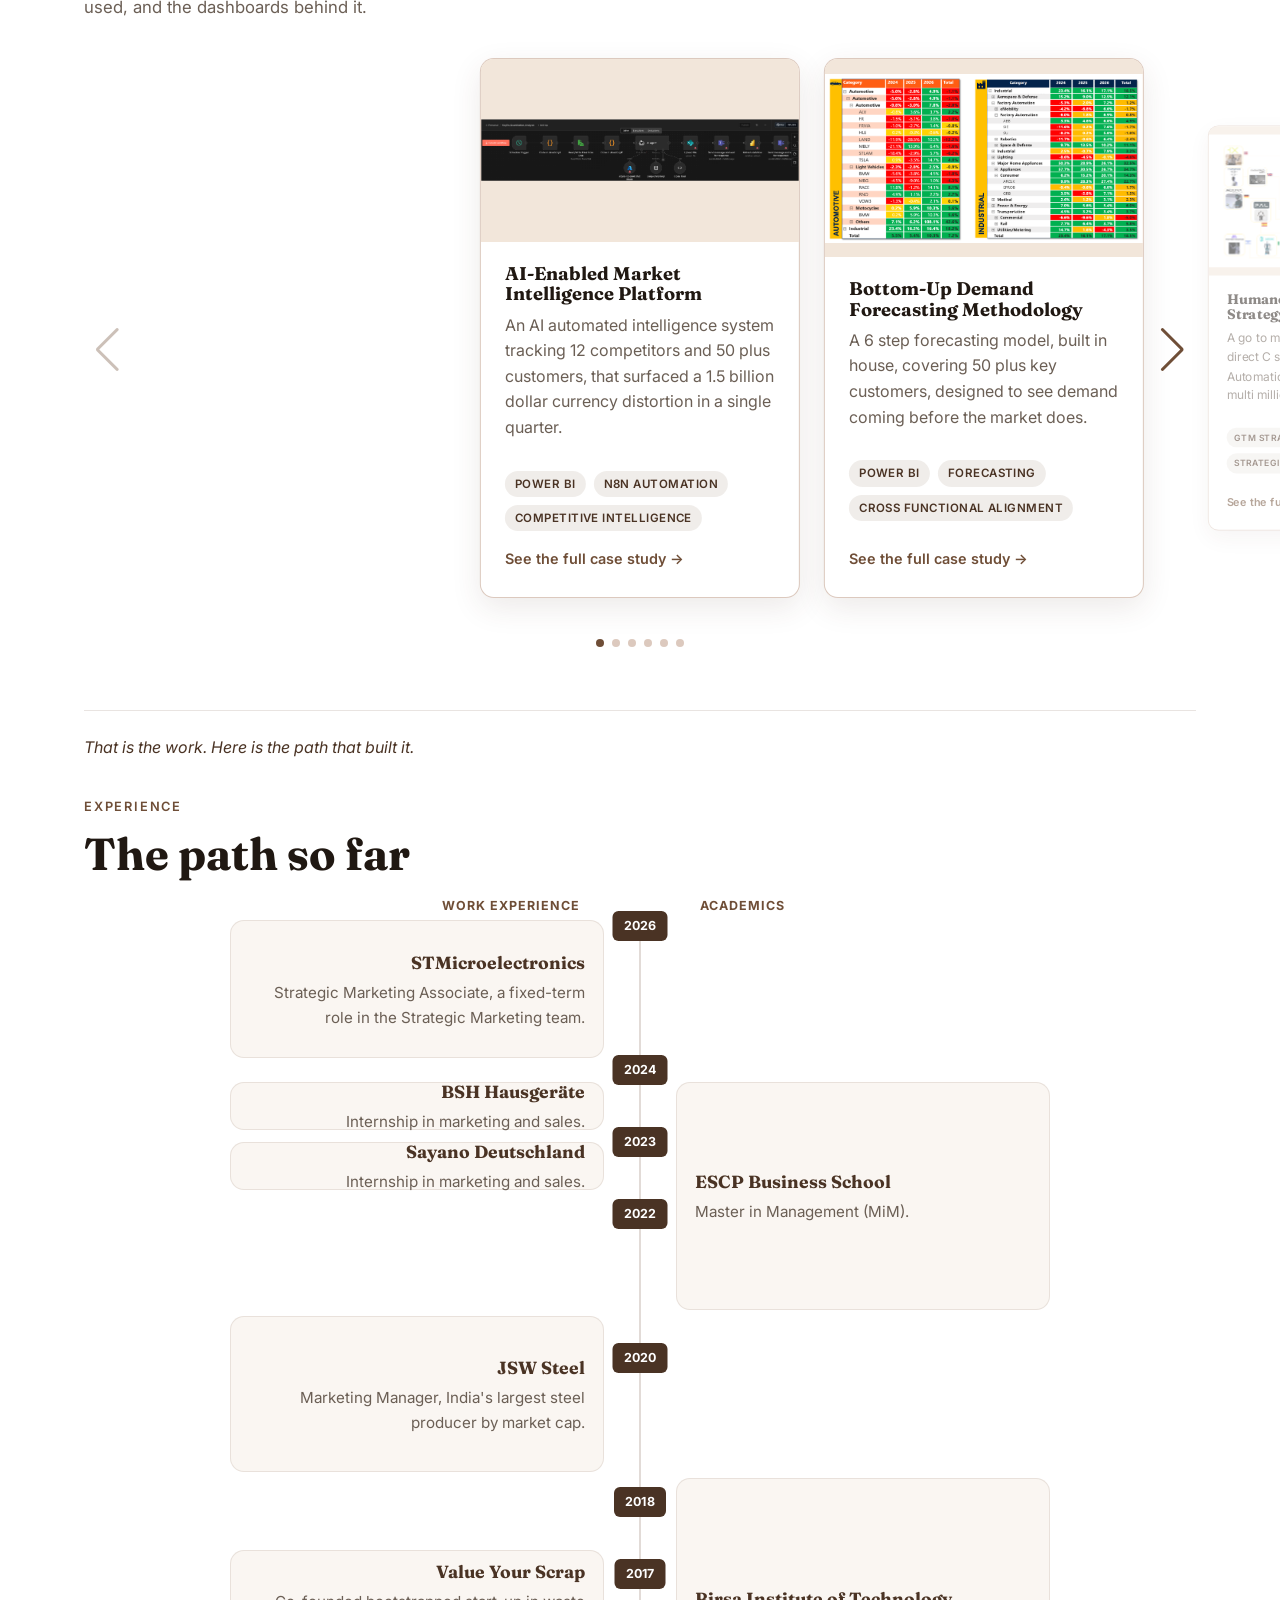
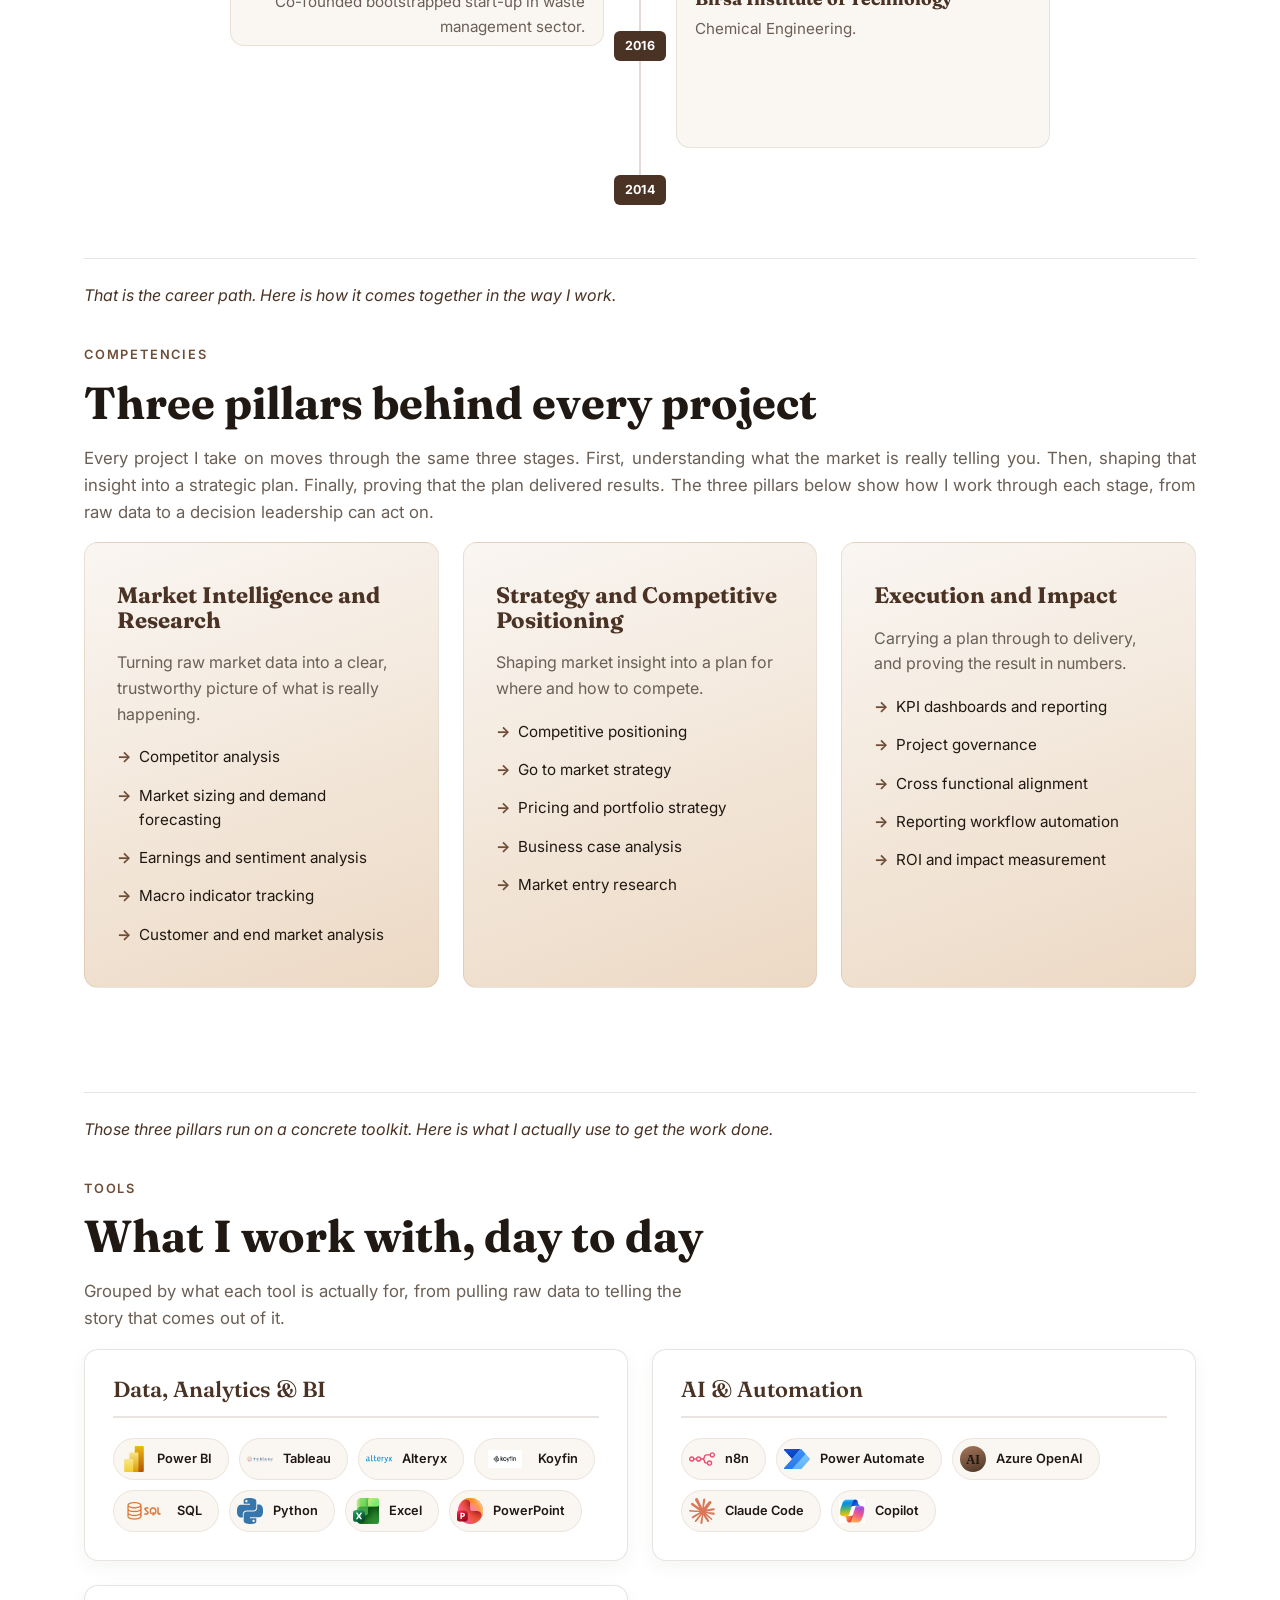
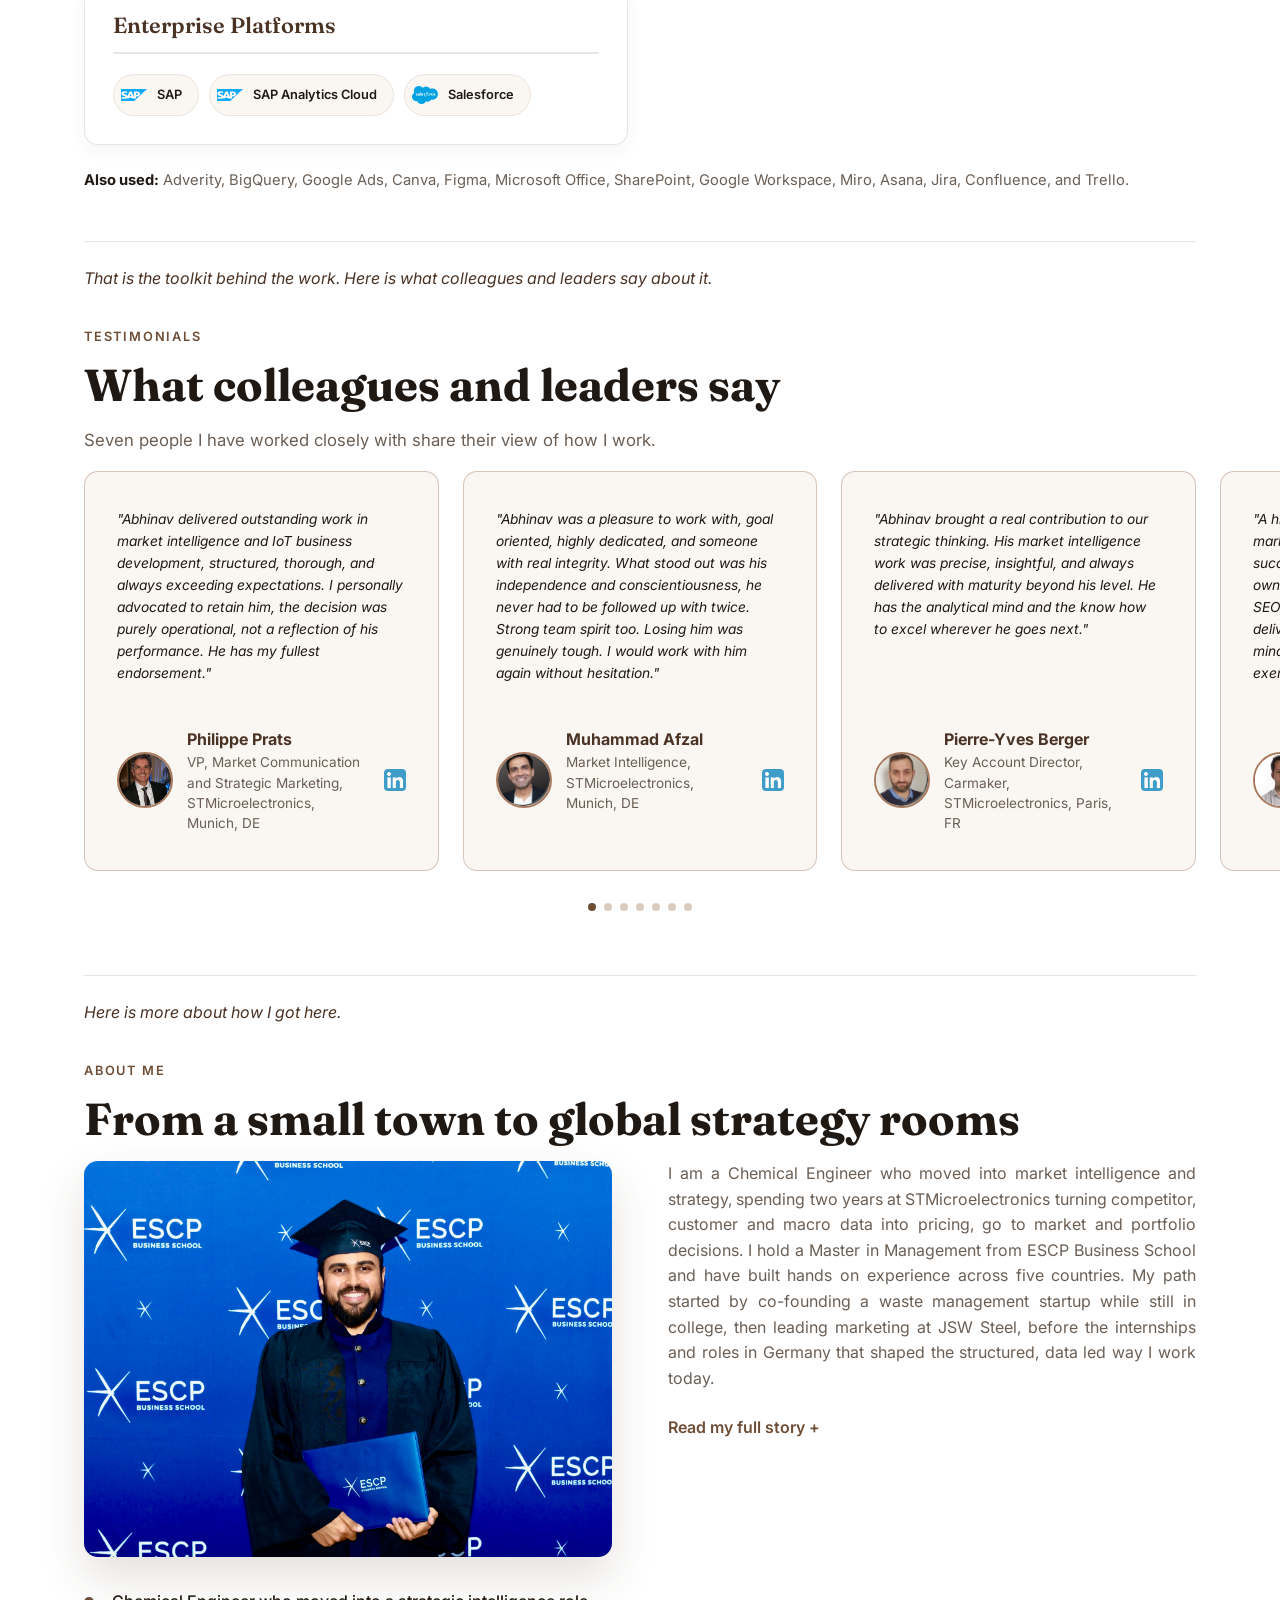
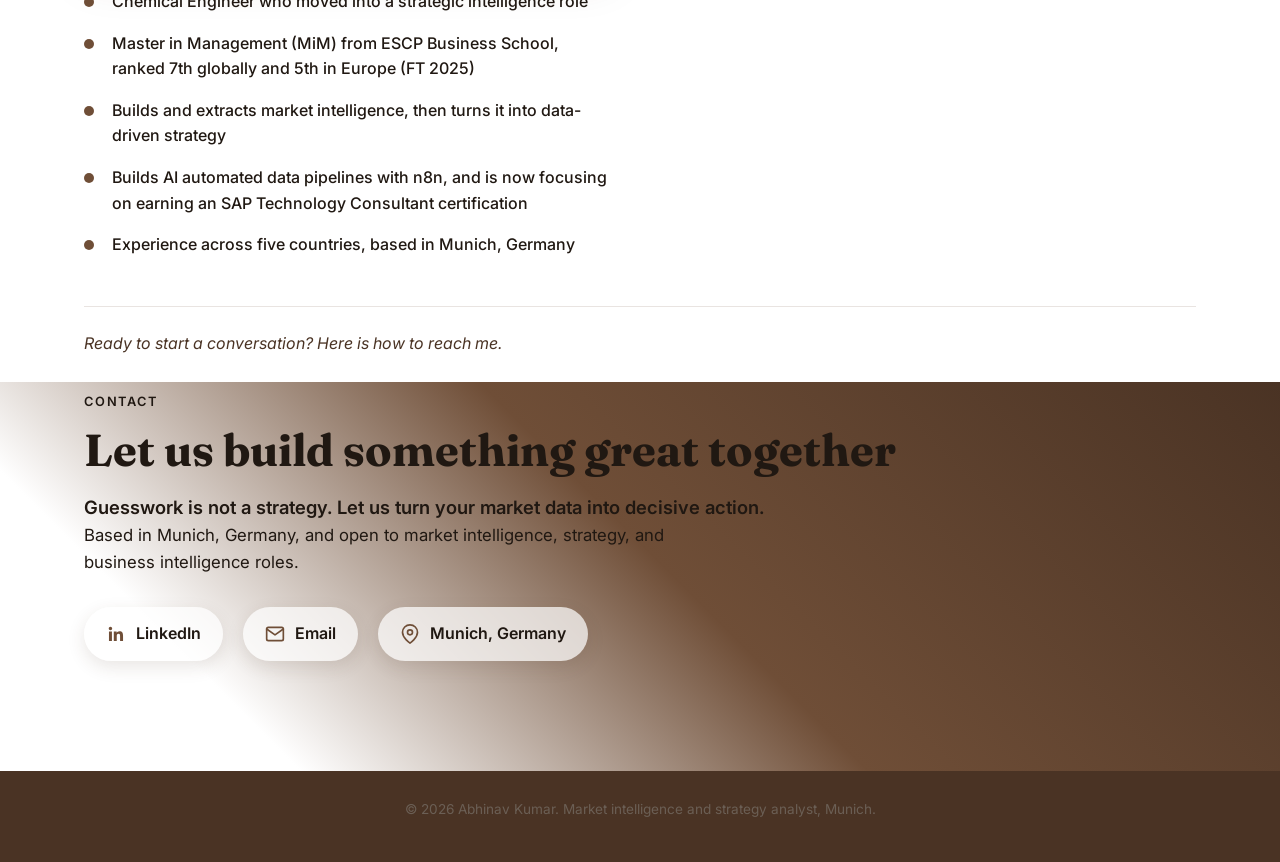
==== commit 596f7f55: "Tighten hero panel spacing and add live dashboard CTA Stack the Academics, Experience, and Proficien" ====
--- a/index.html
+++ b/index.html
@@ -116,6 +116,8 @@
           <a href="#tools" class="hero-bar-more-link">Show more tools &rarr;</a>
         </div>
 
+        <a href="https://abhinavescp.github.io/market-intelligence/" class="btn btn-dashboard" target="_blank" rel="noopener noreferrer">View my live Dashboard</a>
+
         <div class="hero-bar hero-bar-cta">
           <a href="#portfolio" class="btn btn-primary">View My Work</a>
           <a href="#contact" class="btn btn-secondary">Get In Touch</a>
--- a/assets/css/style.css
+++ b/assets/css/style.css
@@ -341,8 +341,12 @@
 .hero-right {
   display: flex;
   flex-direction: column;
-  justify-content: space-between;
+  justify-content: flex-start;
   gap: 10px;
+}
+
+.hero-right > .hero-bar-cta {
+  margin-top: auto;
 }
 
 .hero-bar {
@@ -494,6 +498,41 @@
   flex: 1;
   justify-content: center;
   padding: 14px 16px;
+}
+
+.btn-dashboard {
+  flex: 0 0 auto;
+  justify-content: center;
+  padding: 14px 16px;
+  background: linear-gradient(135deg, #ffc400 0%, #ff8a00 100%);
+  color: var(--ink);
+  font-weight: 700;
+  box-shadow: 0 0 0 3px rgba(255, 196, 0, 0.35), 0 12px 30px rgba(255, 138, 0, 0.55);
+  animation: dashboardTremble 0.5s linear 1.2s 10;
+}
+
+.btn-dashboard:hover,
+.btn-dashboard:focus-visible {
+  animation: none;
+}
+
+@keyframes dashboardTremble {
+  0%, 100% { transform: translate(0, 0) rotate(0); }
+  10% { transform: translate(-2px, 1px) rotate(-0.6deg); }
+  20% { transform: translate(2px, -1px) rotate(0.6deg); }
+  30% { transform: translate(-3px, 0) rotate(-0.4deg); }
+  40% { transform: translate(3px, 1px) rotate(0.4deg); }
+  50% { transform: translate(-2px, -1px) rotate(-0.6deg); }
+  60% { transform: translate(2px, 1px) rotate(0.6deg); }
+  70% { transform: translate(-3px, -1px) rotate(-0.4deg); }
+  80% { transform: translate(3px, 0) rotate(0.4deg); }
+  90% { transform: translate(-1px, 1px) rotate(-0.3deg); }
+}
+
+@media (prefers-reduced-motion: reduce) {
+  .btn-dashboard {
+    animation: none;
+  }
 }
 
 @keyframes heroZoomIn {
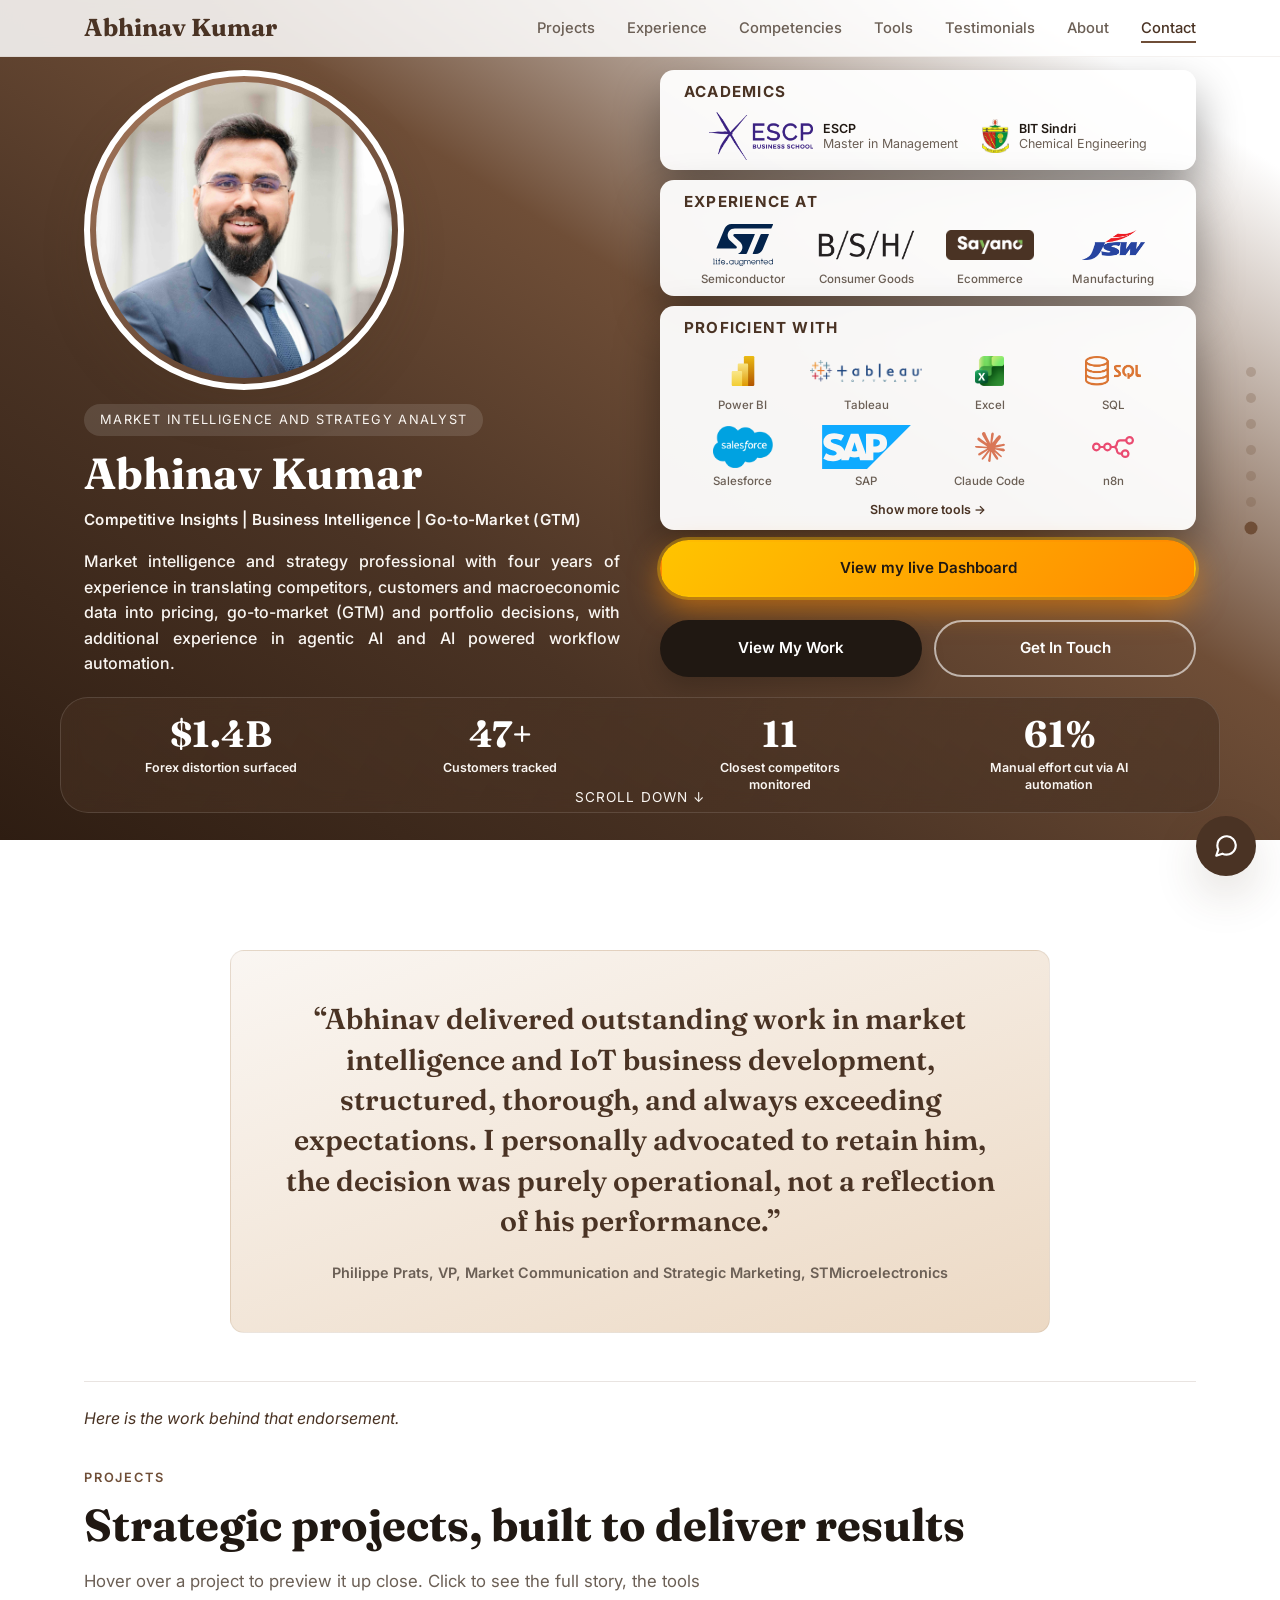
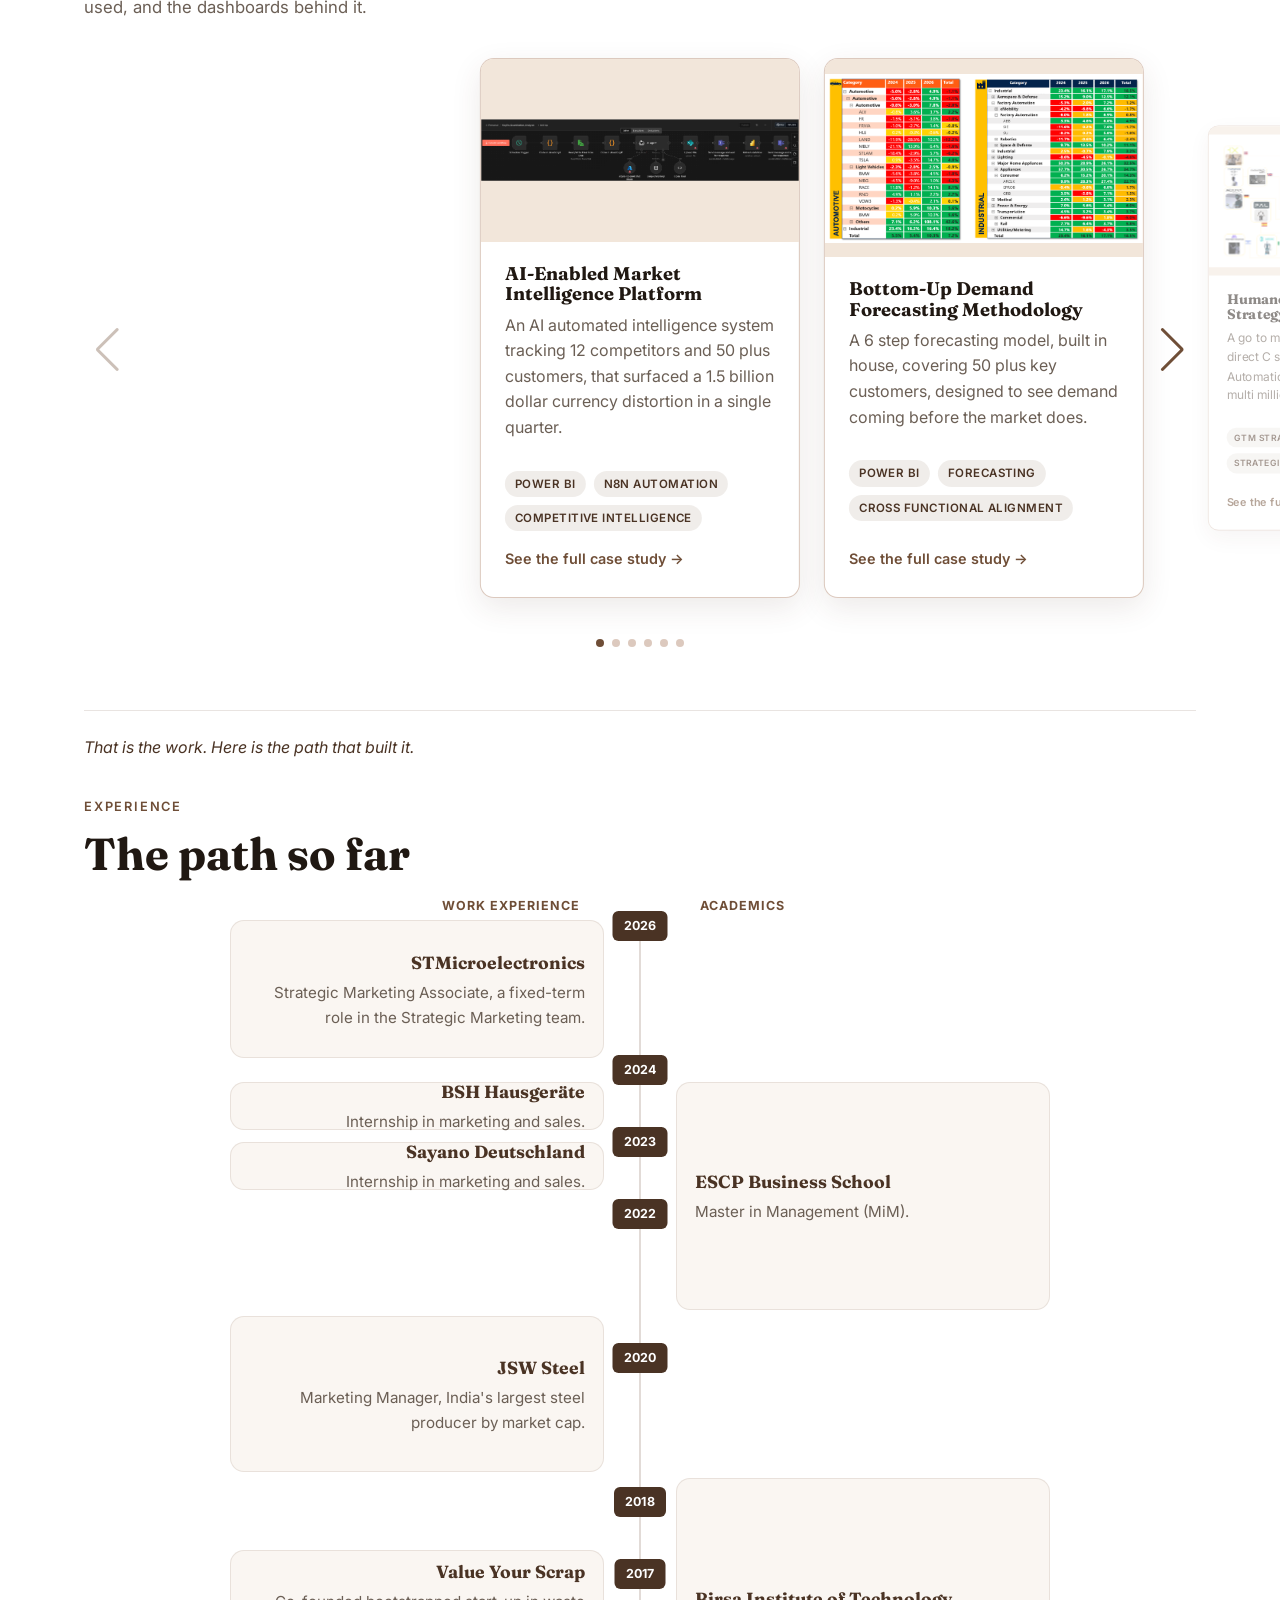
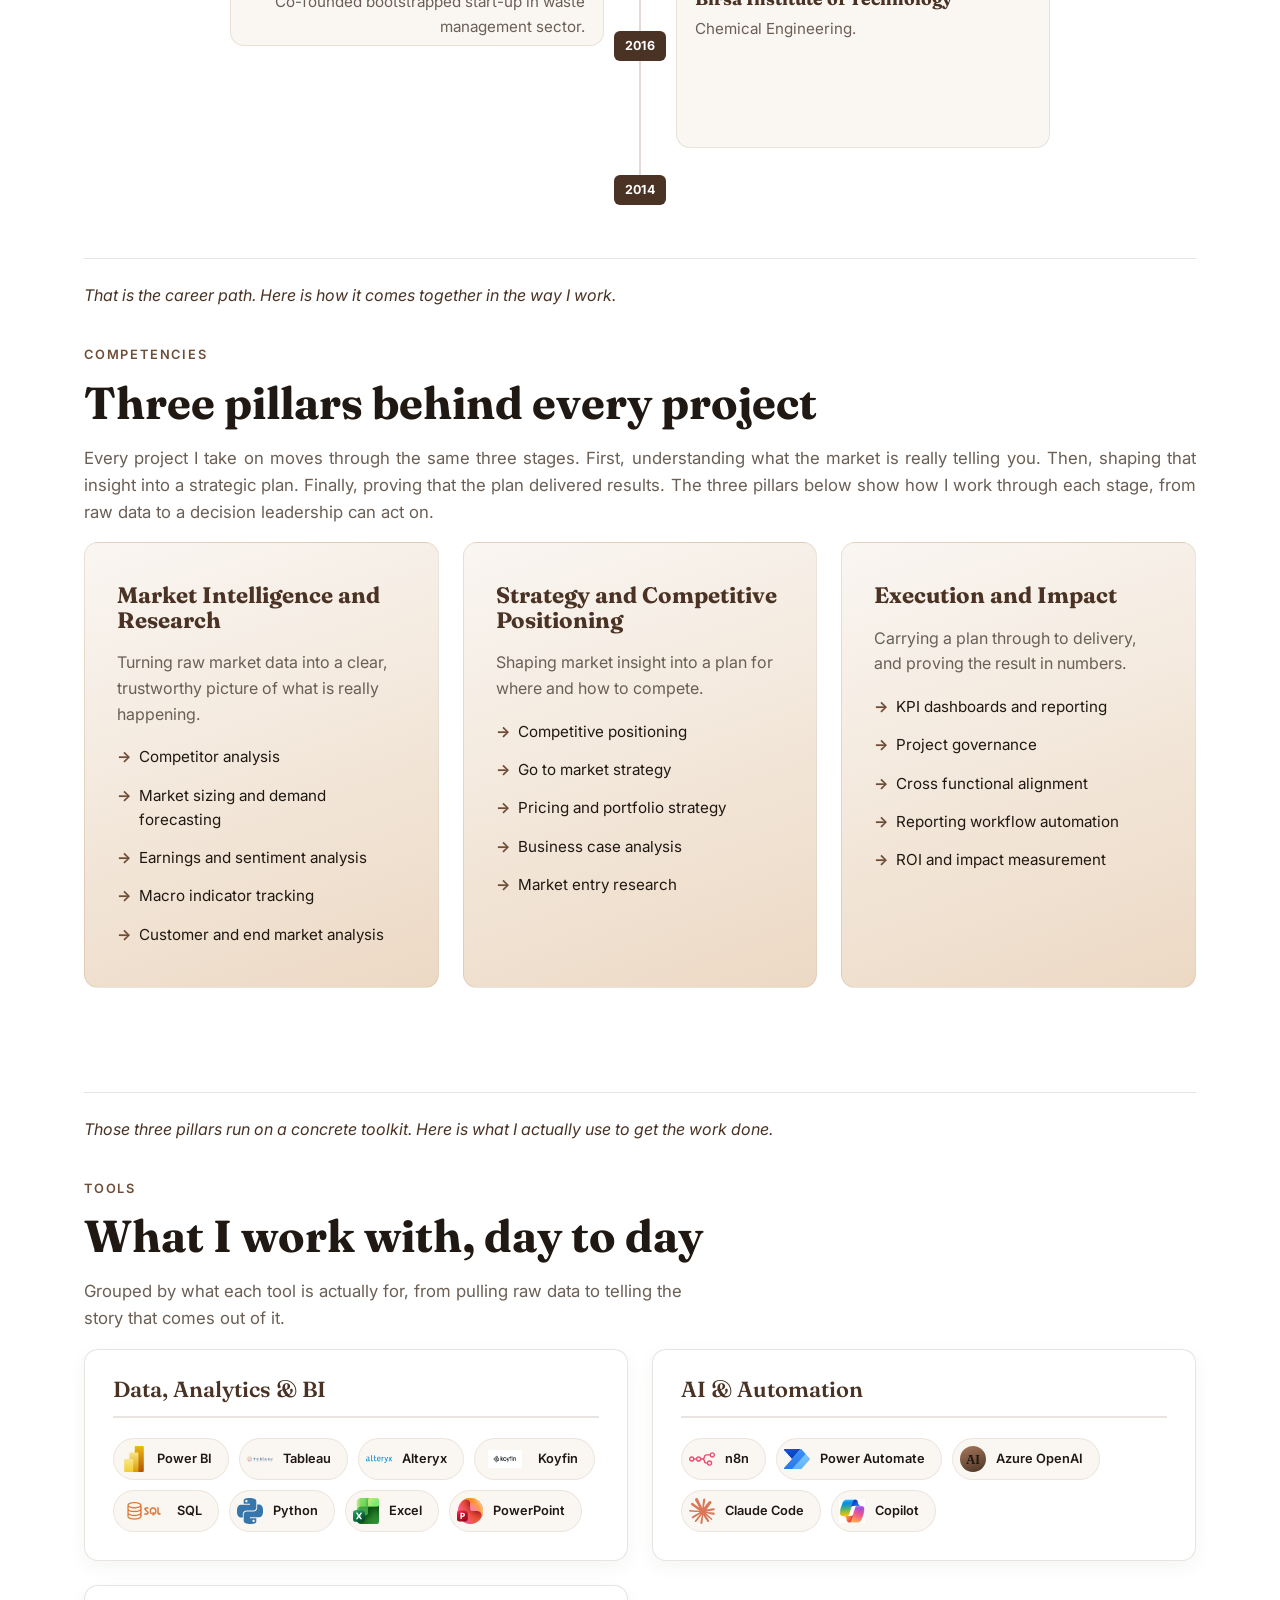
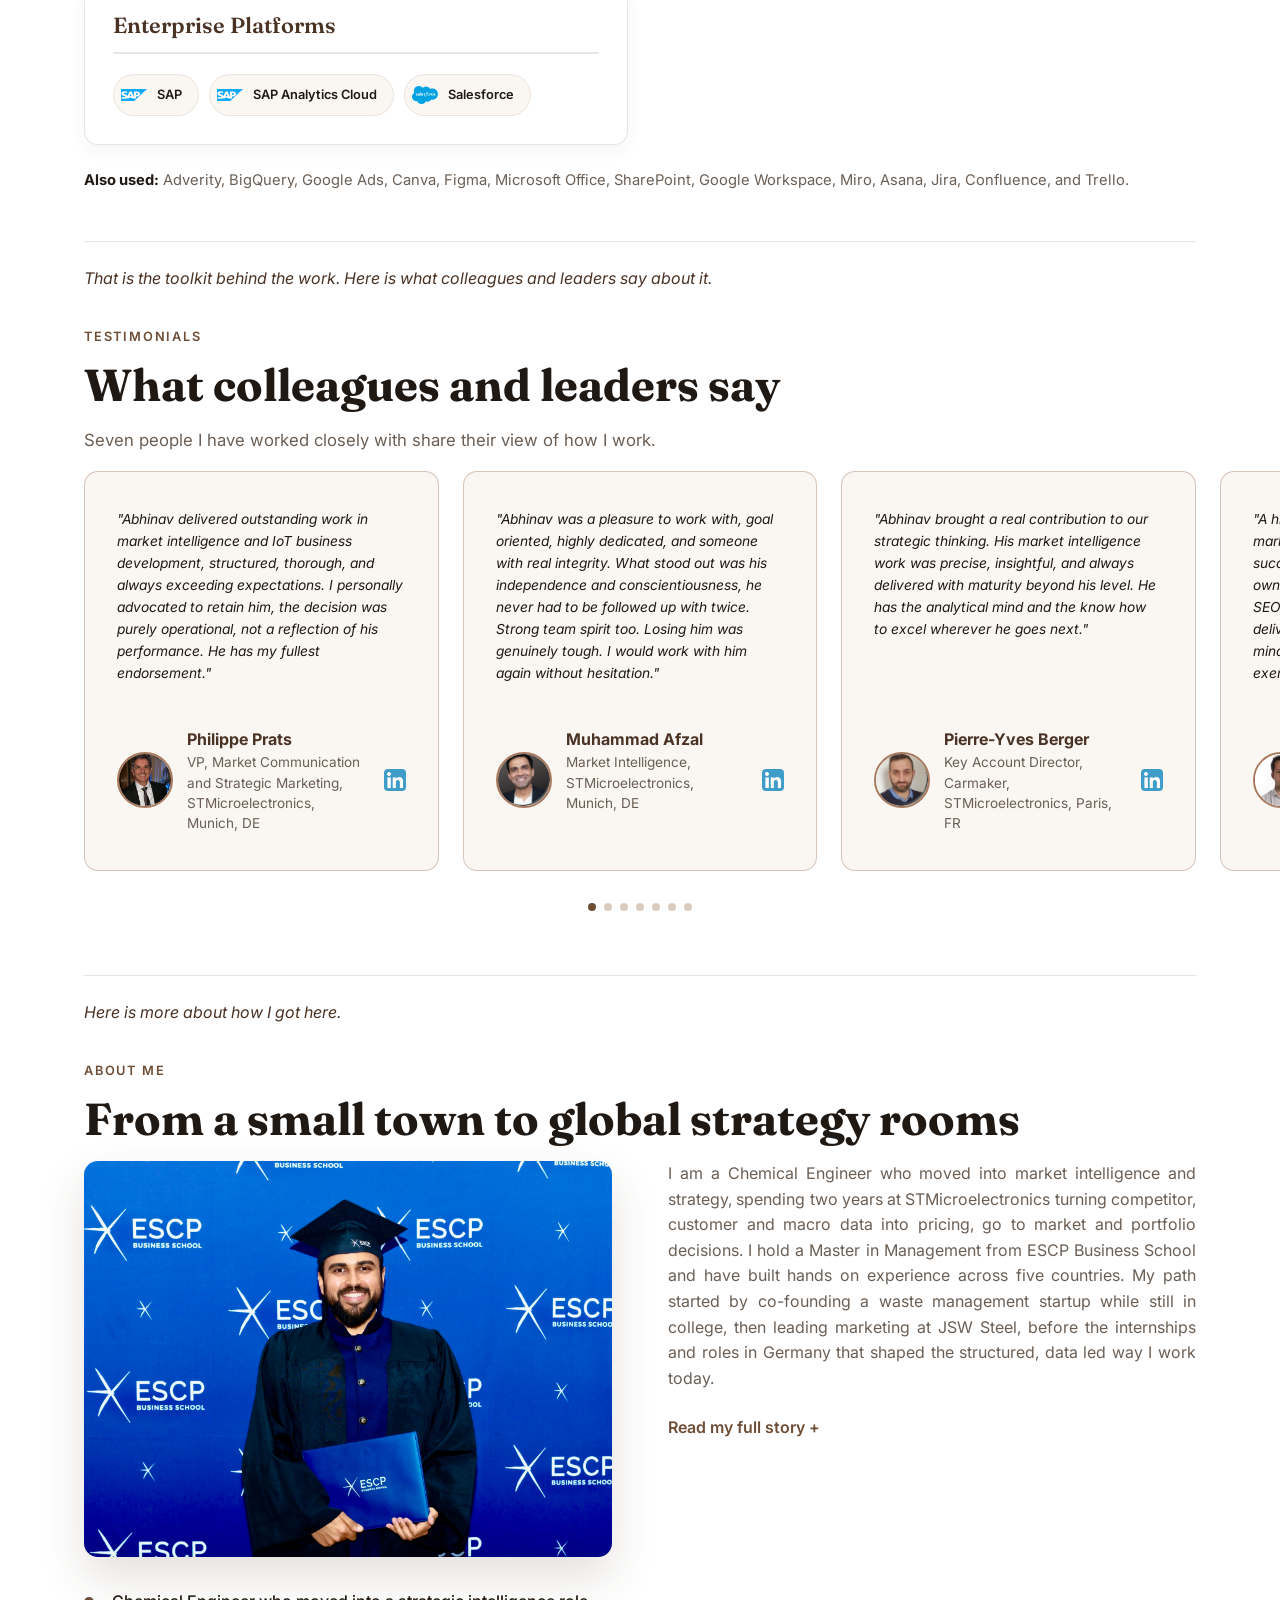
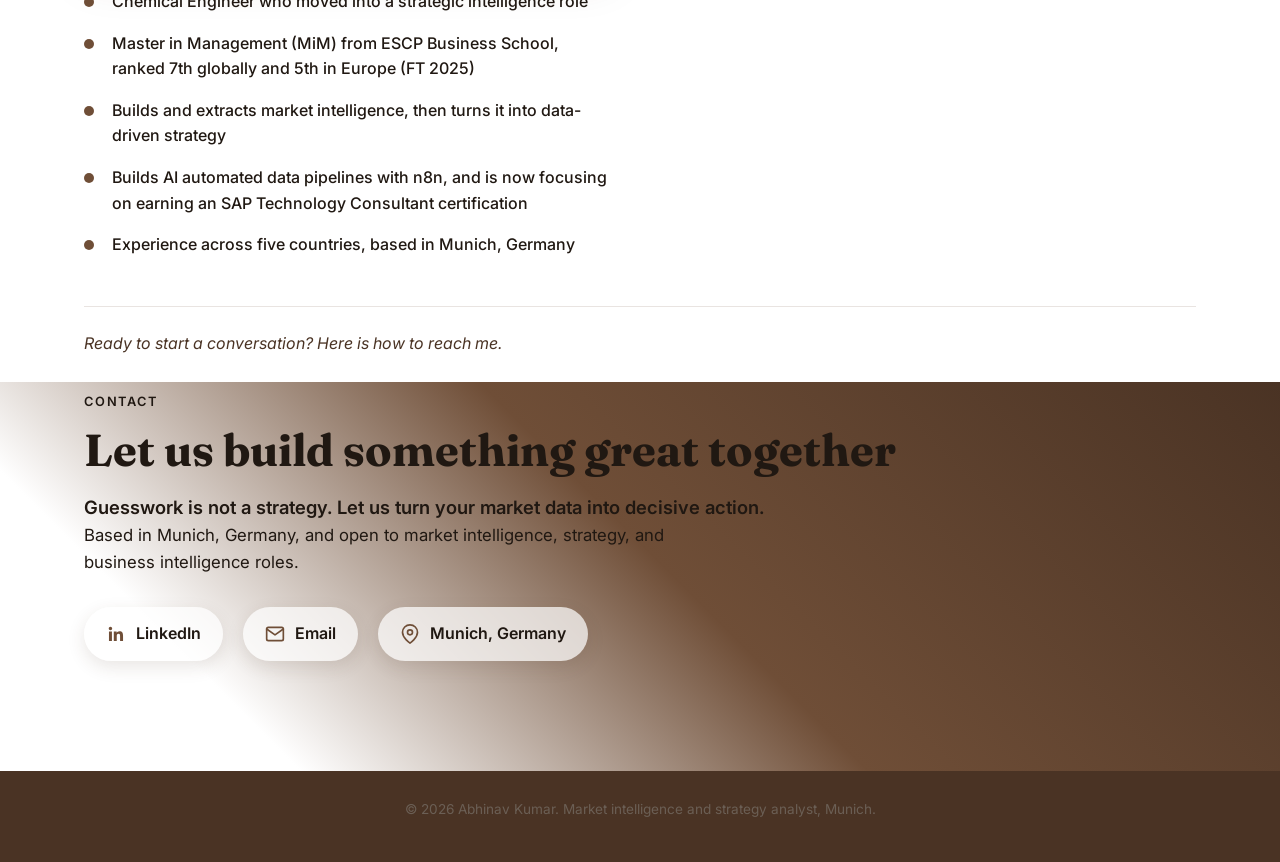
==== commit 03c73001: "Point the live dashboard CTA at the Market_Intelligence URL Co-Authored-By: Claude Sonnet 5.5 <norep" ====
--- a/index.html
+++ b/index.html
@@ -116,7 +116,7 @@
           <a href="#tools" class="hero-bar-more-link">Show more tools &rarr;</a>
         </div>
 
-        <a href="https://abhinavescp.github.io/market-intelligence/" class="btn btn-dashboard" target="_blank" rel="noopener noreferrer">View my live Dashboard</a>
+        <a href="https://abhinavescp.github.io/Market_Intelligence/" class="btn btn-dashboard" target="_blank" rel="noopener noreferrer">View my live Dashboard</a>
 
         <div class="hero-bar hero-bar-cta">
           <a href="#portfolio" class="btn btn-primary">View My Work</a>
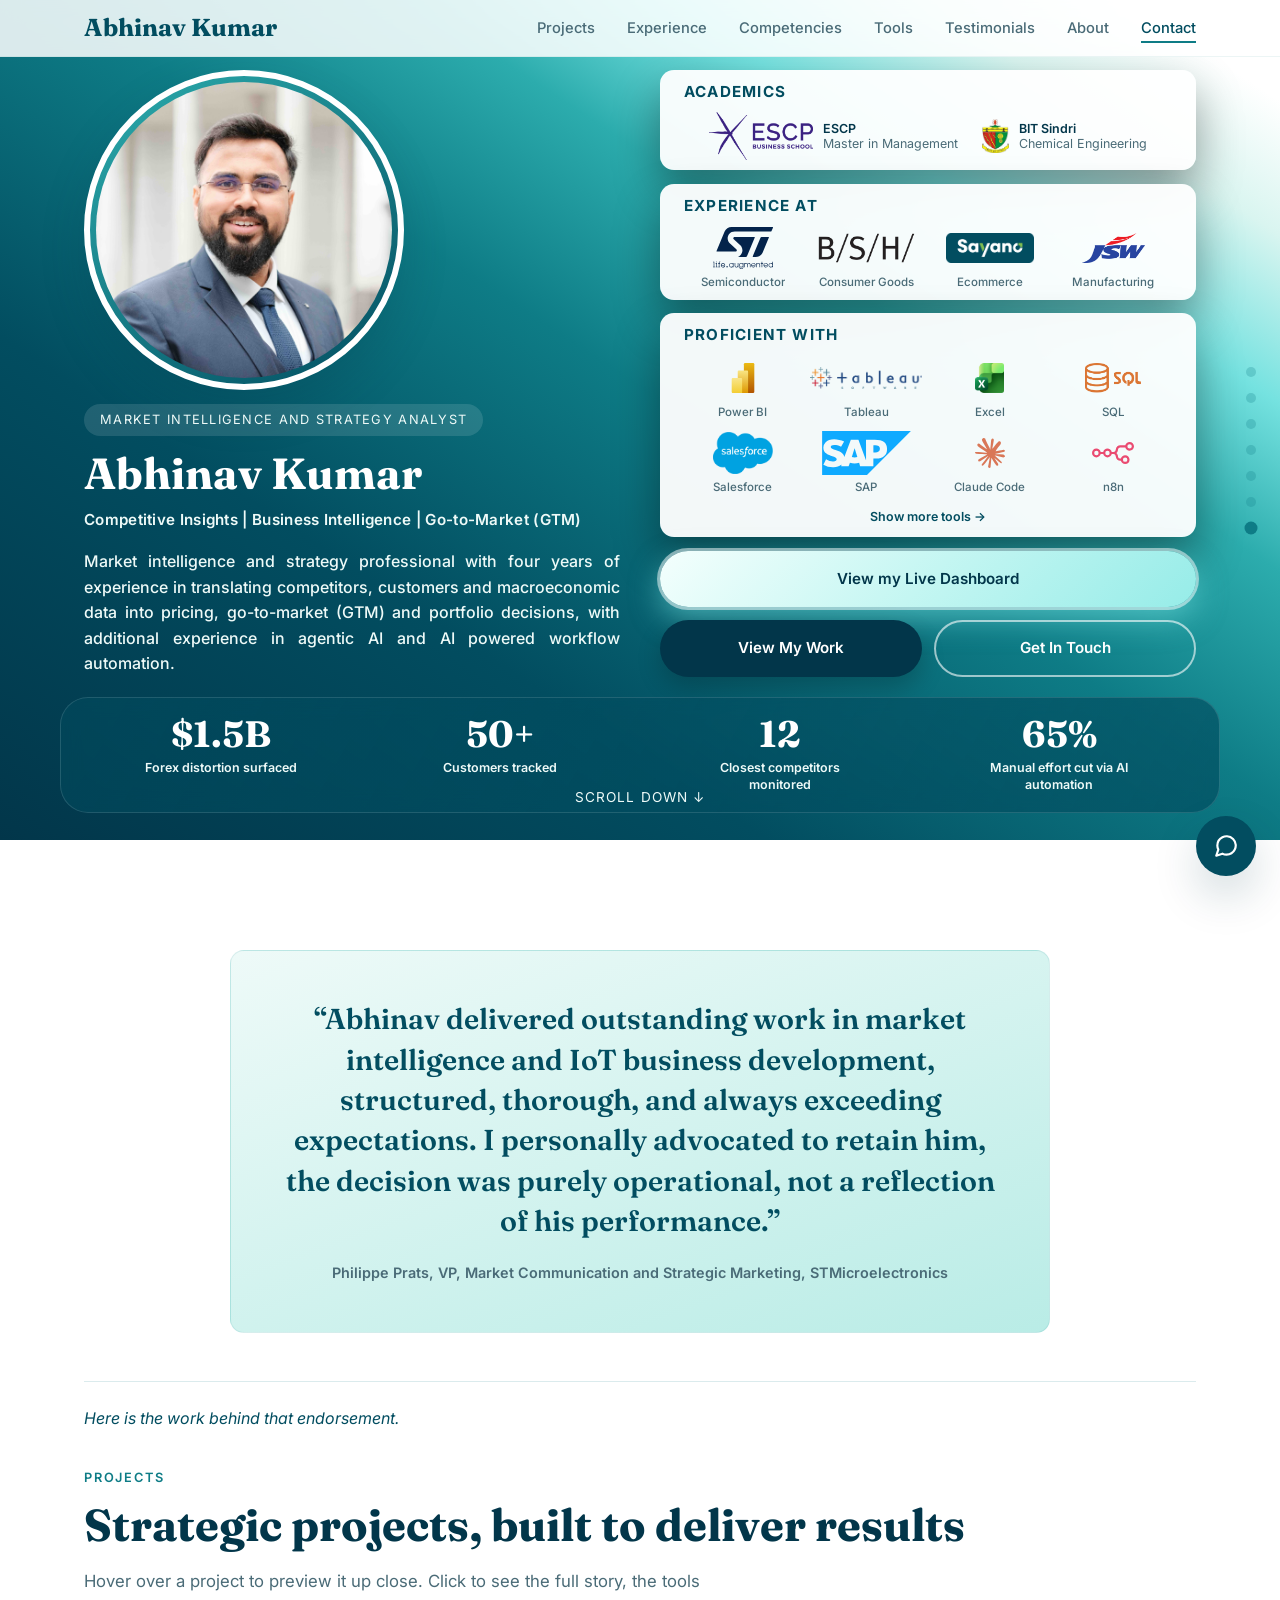
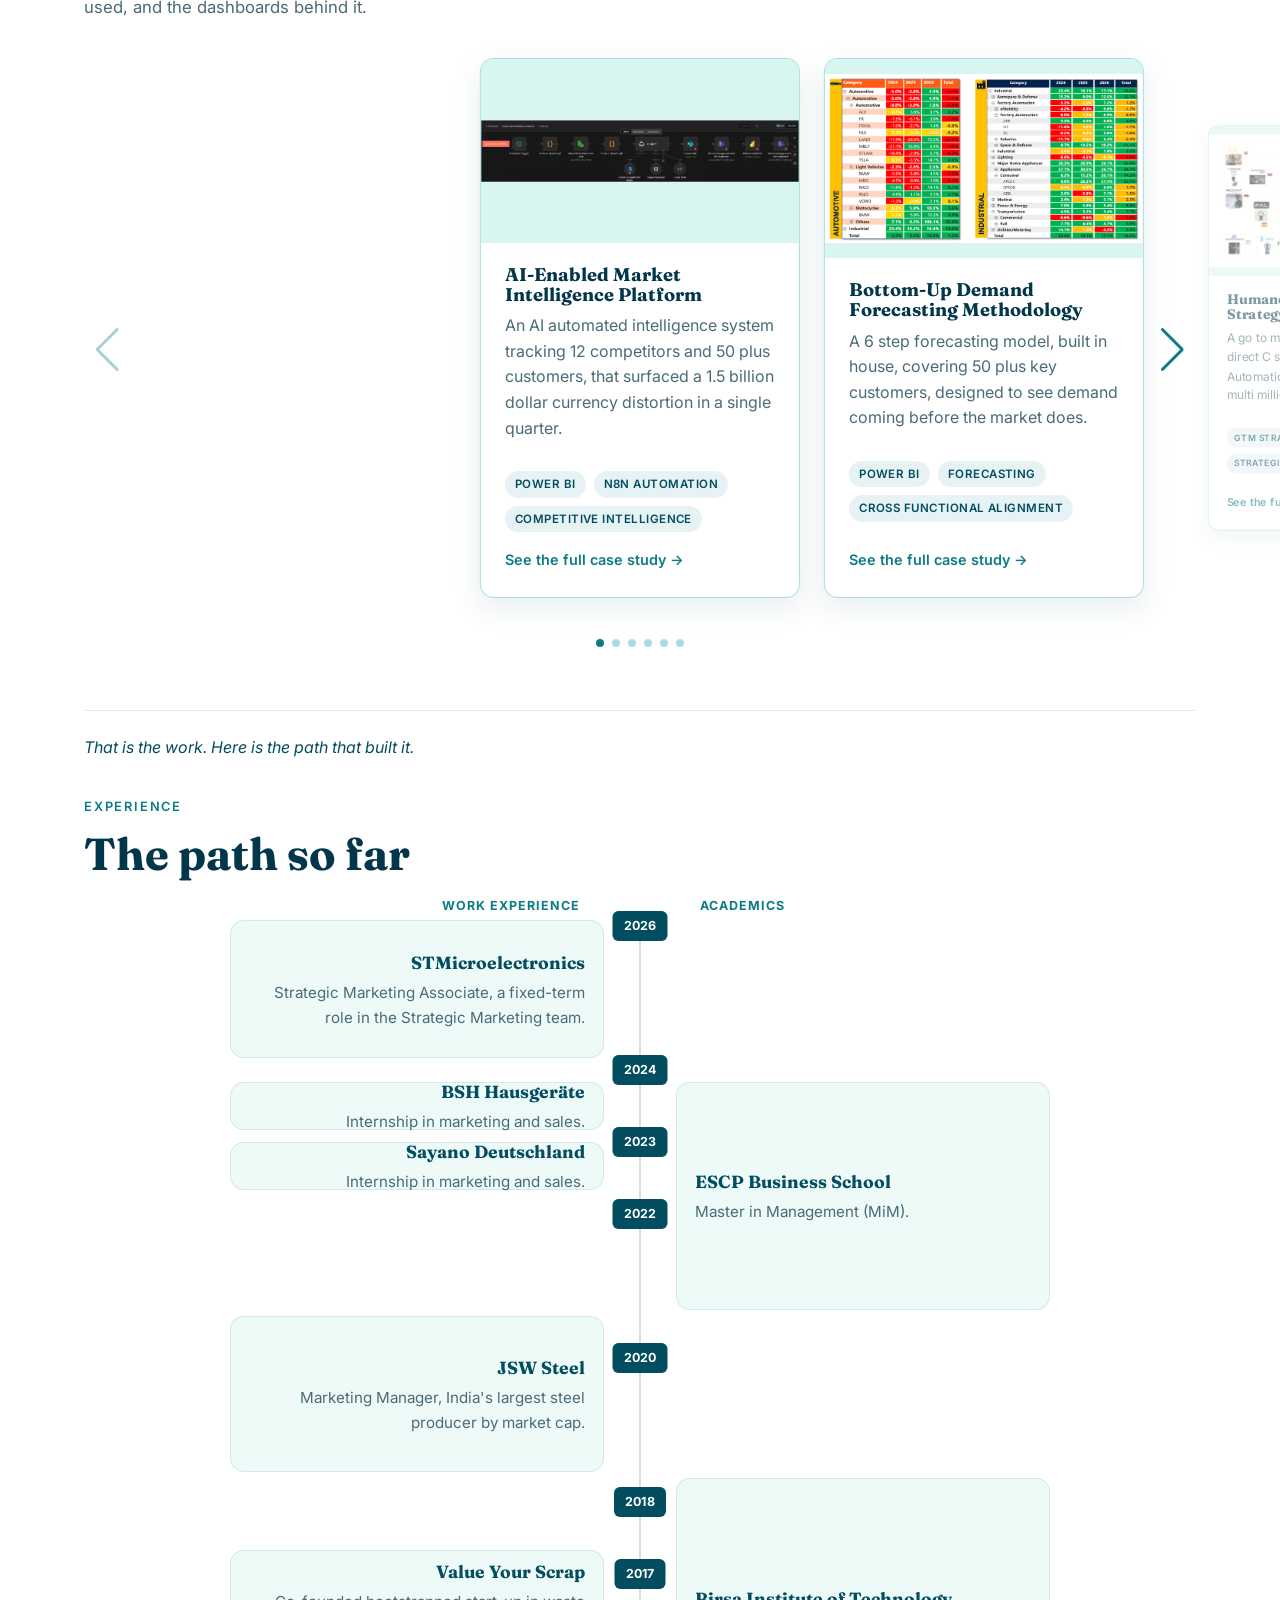
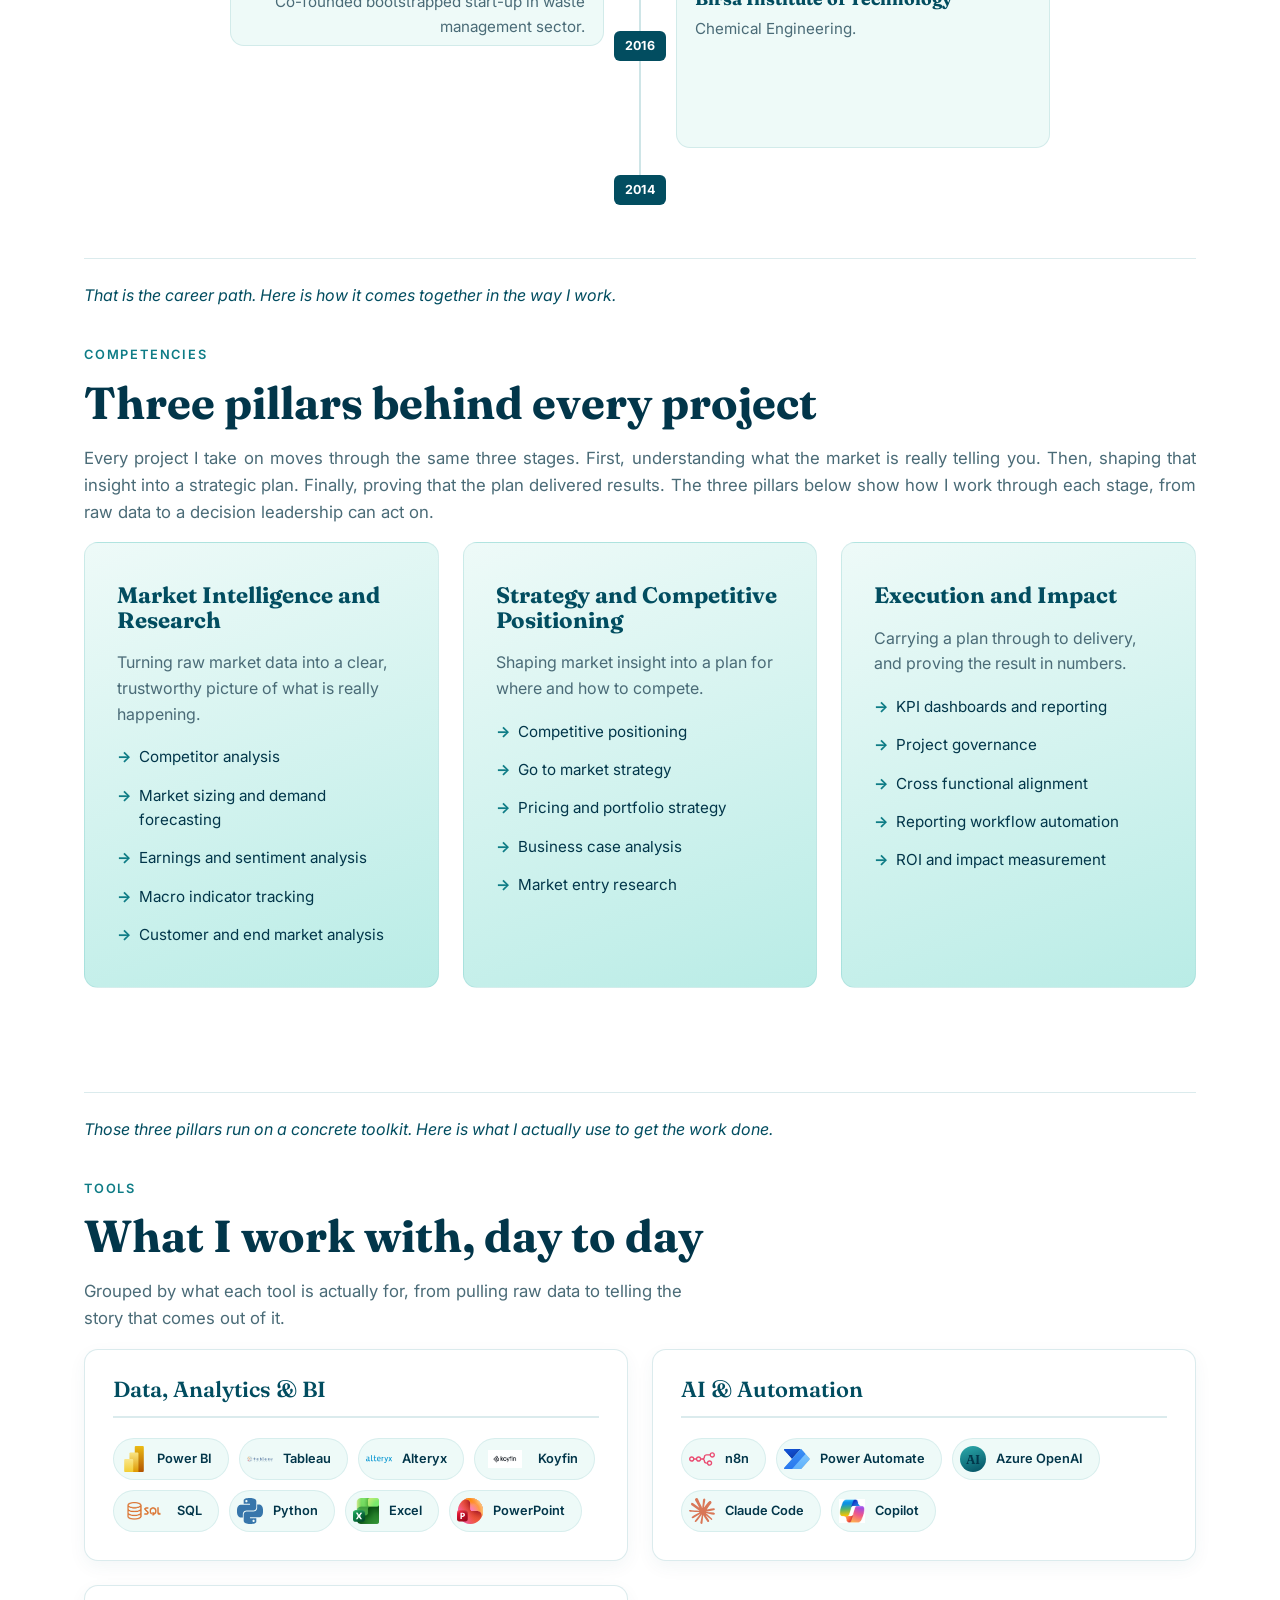
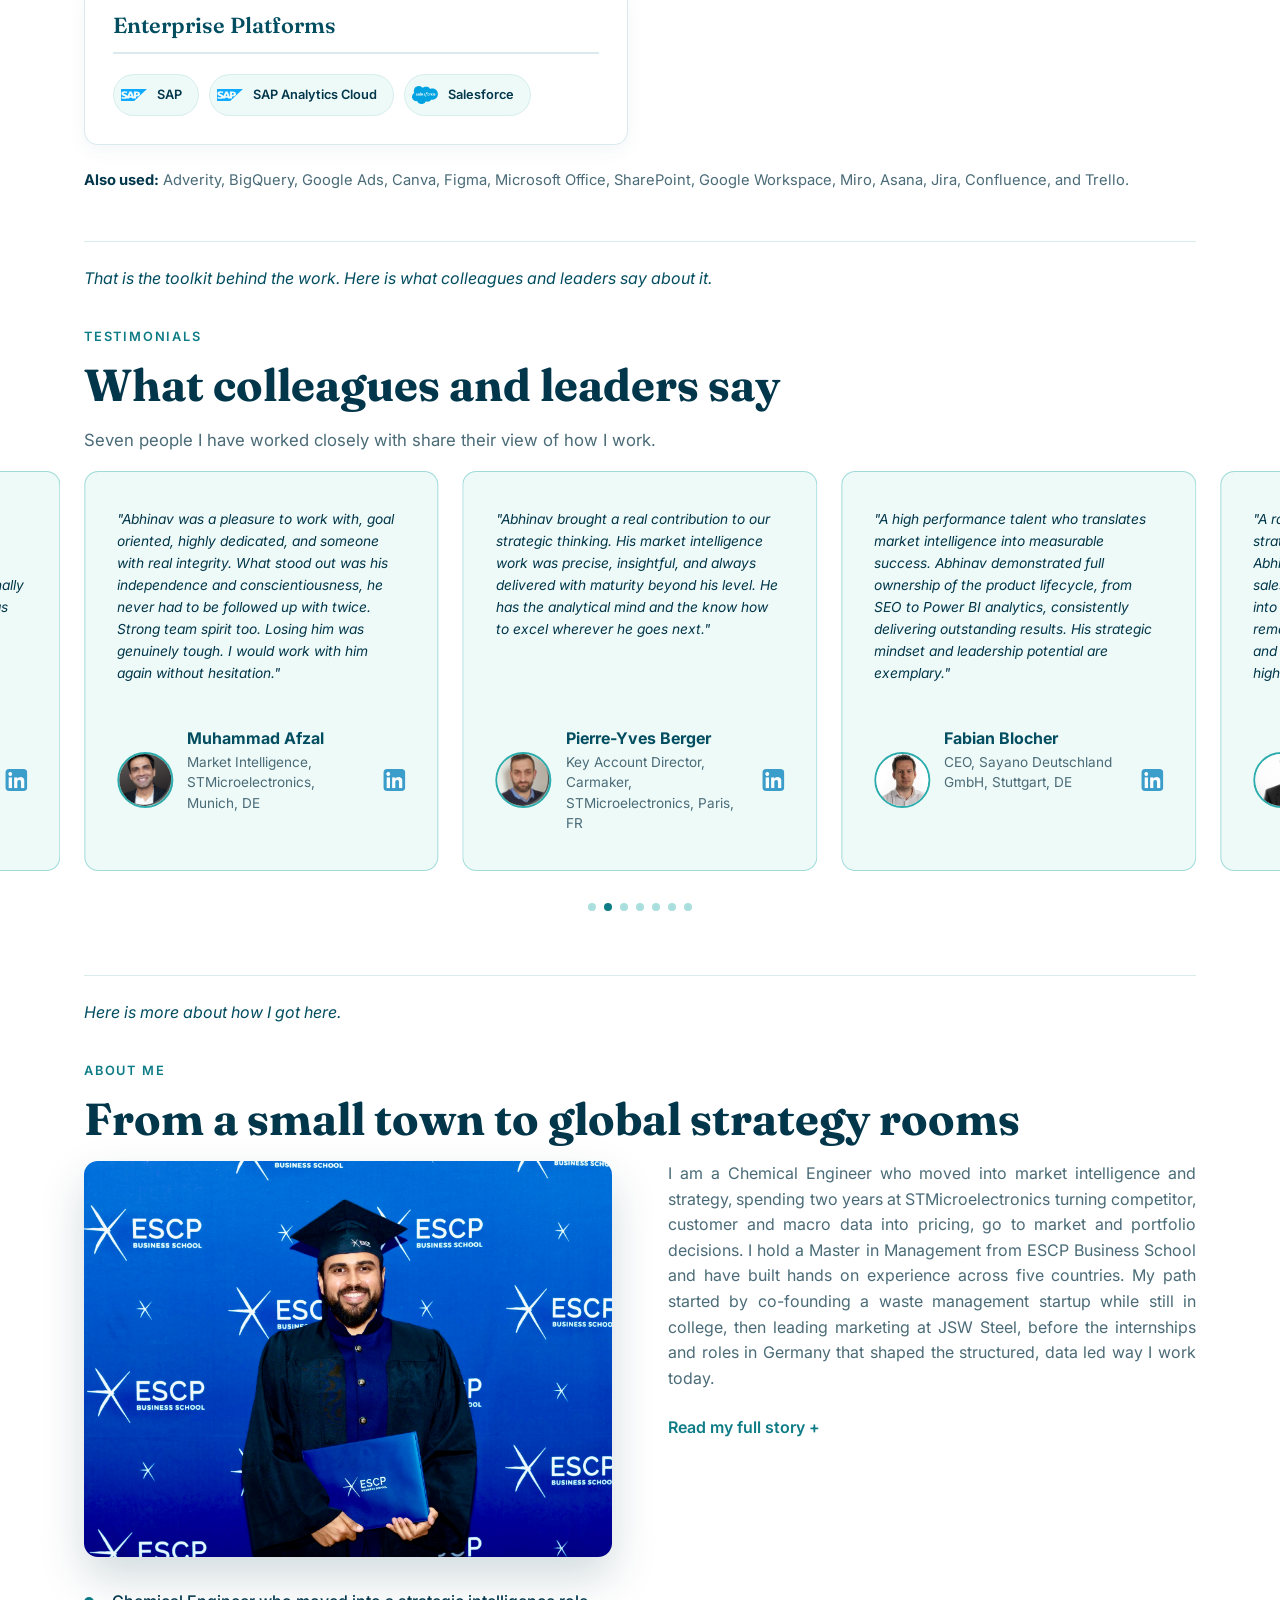
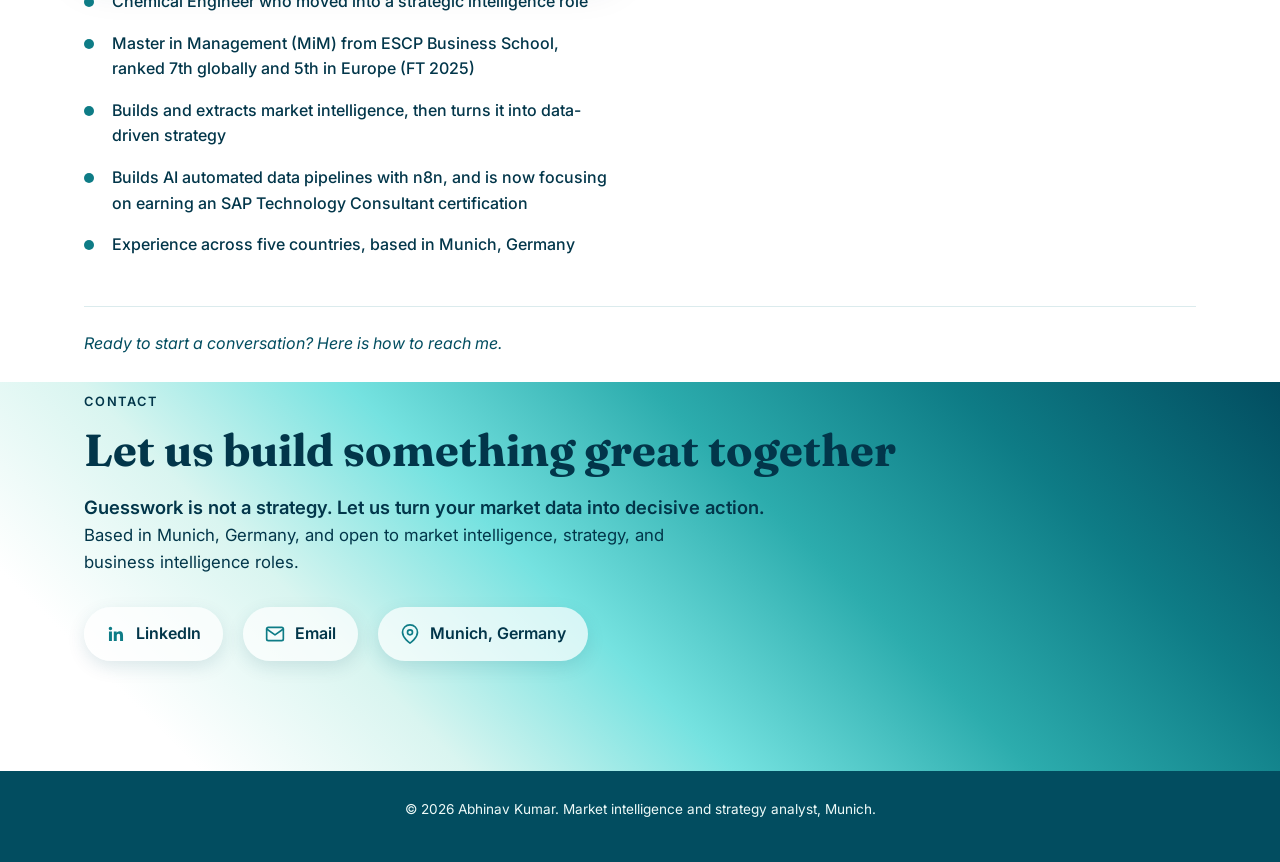
==== commit de3ed8ec: "Polish the dashboard CTA, recolor the Sayano logo, add more hero white Rename the CTA to "View my Li" ====
--- a/index.html
+++ b/index.html
@@ -96,7 +96,7 @@
           <div class="hero-logo-grid">
             <div class="hero-tool-item"><div class="hero-tool-icon"><img src="assets/images/logos/stmicroelectronics.svg" alt="STMicroelectronics" style="height: 42px;"></div><span class="hero-tool-name">Semiconductor</span></div>
             <div class="hero-tool-item"><div class="hero-tool-icon"><img src="assets/images/logos/bsh.webp" alt="BSH Hausgeräte"></div><span class="hero-tool-name">Consumer Goods</span></div>
-            <div class="hero-tool-item"><div class="hero-tool-icon"><img src="assets/images/logos/sayano.png" alt="Sayano Deutschland"></div><span class="hero-tool-name">Ecommerce</span></div>
+            <div class="hero-tool-item"><div class="hero-tool-icon"><img src="assets/images/logos/sayano.png?v=teal" alt="Sayano Deutschland"></div><span class="hero-tool-name">Ecommerce</span></div>
             <div class="hero-tool-item"><div class="hero-tool-icon"><img src="assets/images/logos/jsw.webp" alt="JSW Steel"></div><span class="hero-tool-name">Manufacturing</span></div>
           </div>
         </div>
@@ -116,7 +116,7 @@
           <a href="#tools" class="hero-bar-more-link">Show more tools &rarr;</a>
         </div>
 
-        <a href="https://abhinavescp.github.io/Market_Intelligence/" class="btn btn-dashboard" target="_blank" rel="noopener noreferrer">View my live Dashboard</a>
+        <a href="https://abhinavescp.github.io/Market_Intelligence/" class="btn btn-dashboard" target="_blank" rel="noopener noreferrer">View my Live Dashboard</a>
 
         <div class="hero-bar hero-bar-cta">
           <a href="#portfolio" class="btn btn-primary">View My Work</a>
--- a/assets/css/style.css
+++ b/assets/css/style.css
@@ -1,16 +1,16 @@
 /* ---------- Design tokens ---------- */
 :root {
-  --mocha: #6f4e37;
-  --mocha-dark: #4a3324;
-  --mocha-light: #a8795c;
-  --mocha-pale: #f2e6da;
-  --cream: #faf6f2;
+  --mocha: #0e7c86;
+  --mocha-dark: #024d60;
+  --mocha-light: #2cacad;
+  --mocha-pale: #d9f5f0;
+  --cream: #eefaf8;
   --white: #ffffff;
-  --ink: #201812;
-  --muted: #6b5f55;
+  --ink: #02364a;
+  --muted: #4a6b77;
   --max-width: 1160px;
   --radius: 14px;
-  --shadow: 0 20px 45px rgba(74, 51, 36, 0.15);
+  --shadow: 0 20px 45px rgba(2, 54, 74, 0.18);
   --transition: 0.35s cubic-bezier(0.22, 1, 0.36, 1);
 }
 
@@ -78,7 +78,7 @@
   max-width: var(--max-width);
   margin: 20px auto 0;
   padding: 18px 32px;
-  background: linear-gradient(120deg, rgba(74, 51, 36, 0.5), rgba(74, 51, 36, 0.68));
+  background: linear-gradient(120deg, rgba(2, 77, 96, 0.5), rgba(2, 77, 96, 0.68));
   backdrop-filter: blur(10px);
   -webkit-backdrop-filter: blur(10px);
   border-radius: 28px;
@@ -157,7 +157,7 @@
 .section-bridge {
   margin-top: 48px;
   padding-top: 24px;
-  border-top: 1px solid rgba(111, 78, 55, 0.15);
+  border-top: 1px solid rgba(14, 124, 134, 0.15);
   font-style: italic;
   color: var(--mocha-dark);
   font-size: 1rem;
@@ -182,7 +182,7 @@
   z-index: 1000;
   background: rgba(255, 255, 255, 0.85);
   backdrop-filter: blur(10px);
-  border-bottom: 1px solid rgba(111, 78, 55, 0.08);
+  border-bottom: 1px solid rgba(14, 124, 134, 0.08);
   transition: background var(--transition);
 }
 
@@ -266,7 +266,7 @@
   width: 10px;
   height: 10px;
   border-radius: 50%;
-  background: rgba(111, 78, 55, 0.25);
+  background: rgba(14, 124, 134, 0.25);
   transition: background var(--transition), transform var(--transition);
 }
 
@@ -308,7 +308,7 @@
   padding-top: 70px;
   padding-bottom: 28px;
   overflow: hidden;
-  background: linear-gradient(to top right, #2e1d12 0%, var(--mocha-dark) 32%, var(--mocha) 58%, var(--white) 90%, var(--white) 100%);
+  background: linear-gradient(to top right, #02364a 0%, var(--mocha-dark) 30%, var(--mocha) 52%, #2cacad 66%, #75e2e0 76%, #d9f5f0 86%, #ffffff 94%, #ffffff 100%);
 }
 
 .hero .container {
@@ -341,12 +341,8 @@
 .hero-right {
   display: flex;
   flex-direction: column;
-  justify-content: flex-start;
+  justify-content: space-between;
   gap: 10px;
-}
-
-.hero-right > .hero-bar-cta {
-  margin-top: auto;
 }
 
 .hero-bar {
@@ -504,10 +500,12 @@
   flex: 0 0 auto;
   justify-content: center;
   padding: 14px 16px;
-  background: linear-gradient(135deg, #ffc400 0%, #ff8a00 100%);
-  color: var(--ink);
+  background: linear-gradient(135deg, #f4fffd 0%, #c4f6f2 50%, #96ece8 100%);
+  background-origin: border-box;
+  border-color: transparent;
+  color: #02364a;
   font-weight: 700;
-  box-shadow: 0 0 0 3px rgba(255, 196, 0, 0.35), 0 12px 30px rgba(255, 138, 0, 0.55);
+  box-shadow: 0 0 0 3px rgba(255, 255, 255, 0.5), 0 12px 30px rgba(117, 226, 224, 0.55);
   animation: dashboardTremble 0.5s linear 1.2s 10;
 }
 
@@ -529,8 +527,21 @@
   90% { transform: translate(-1px, 1px) rotate(-0.3deg); }
 }
 
+/* Visitors who ask for reduced motion get a smaller, movement-only version
+   of the tremble (no rotation), still limited to the same 5 seconds. */
+@keyframes dashboardTrembleSoft {
+  0%, 100% { transform: translateX(0); }
+  25% { transform: translateX(-2px); }
+  75% { transform: translateX(2px); }
+}
+
 @media (prefers-reduced-motion: reduce) {
   .btn-dashboard {
+    animation: dashboardTrembleSoft 0.5s linear 1.2s 10;
+  }
+
+  .btn-dashboard:hover,
+  .btn-dashboard:focus-visible {
     animation: none;
   }
 }
@@ -831,7 +842,7 @@
   top: 6px;
   bottom: 6px;
   width: 2px;
-  background: rgba(111, 78, 55, 0.2);
+  background: rgba(14, 124, 134, 0.2);
   transform: translateX(-1px);
 }
 
@@ -876,7 +887,7 @@
   justify-content: center;
   gap: 4px;
   background: var(--cream);
-  border: 1px solid rgba(111, 78, 55, 0.12);
+  border: 1px solid rgba(14, 124, 134, 0.12);
   border-radius: var(--radius);
   padding: 14px 18px;
 }
@@ -906,10 +917,10 @@
   max-width: 820px;
   margin: 0 auto;
   text-align: center;
-  background: linear-gradient(160deg, var(--cream) 0%, #ecd9c4 100%);
+  background: linear-gradient(160deg, var(--cream) 0%, #b9ece6 100%);
   border-radius: var(--radius);
   padding: 48px 40px;
-  border: 1px solid rgba(111, 78, 55, 0.1);
+  border: 1px solid rgba(14, 124, 134, 0.1);
 }
 
 .featured-quote p {
@@ -978,11 +989,11 @@
 
 /* ---------- Competency cards ---------- */
 .competency-card {
-  background: linear-gradient(160deg, var(--cream) 0%, #ecd9c4 100%);
+  background: linear-gradient(160deg, var(--cream) 0%, #b9ece6 100%);
   border-radius: var(--radius);
   padding: 40px 32px;
   height: 100%;
-  border: 1px solid rgba(111, 78, 55, 0.1);
+  border: 1px solid rgba(14, 124, 134, 0.1);
   display: flex;
   flex-direction: column;
   gap: 18px;
@@ -1029,8 +1040,8 @@
   background: var(--white);
   border-radius: var(--radius);
   overflow: hidden;
-  box-shadow: 0 10px 30px rgba(74, 51, 36, 0.1);
-  border: 1.5px solid rgba(168, 121, 92, 0.4);
+  box-shadow: 0 10px 30px rgba(2, 77, 96, 0.1);
+  border: 1.5px solid rgba(44, 172, 173, 0.4);
   transition: transform var(--transition), box-shadow var(--transition);
   transform-origin: center center;
   position: relative;
@@ -1106,7 +1117,7 @@
   font-weight: 600;
   text-transform: uppercase;
   letter-spacing: 0.04em;
-  background: rgba(111, 78, 55, 0.1);
+  background: rgba(14, 124, 134, 0.1);
   color: var(--mocha-dark);
   padding: 4px 10px;
   border-radius: 100px;
@@ -1134,7 +1145,7 @@
   display: flex;
   flex-direction: column;
   justify-content: space-between;
-  border: 1.5px solid rgba(168, 121, 92, 0.4);
+  border: 1.5px solid rgba(44, 172, 173, 0.4);
   cursor: pointer;
   transition: transform var(--transition), box-shadow var(--transition);
   transform-origin: center center;
@@ -1215,7 +1226,7 @@
 
 /* ---------- Contact ---------- */
 .contact {
-  background: linear-gradient(225deg, var(--mocha-dark) 0%, var(--mocha) 48%, var(--white) 82%, var(--white) 100%);
+  background: linear-gradient(225deg, var(--mocha-dark) 0%, var(--mocha) 20%, #2cacad 38%, #75e2e0 56%, var(--mocha-pale) 72%, var(--white) 88%, var(--white) 100%);
   color: var(--ink);
 }
 
@@ -1253,7 +1264,7 @@
   padding: 14px 22px;
   border-radius: 100px;
   font-weight: 600;
-  box-shadow: 0 6px 18px rgba(74, 51, 36, 0.12);
+  box-shadow: 0 6px 18px rgba(2, 77, 96, 0.12);
   transition: transform var(--transition), background var(--transition);
 }
 
@@ -1277,6 +1288,10 @@
   background: var(--mocha-dark);
 }
 
+.site-footer p {
+  color: var(--cream);
+}
+
 .case-footer-nav {
   padding-bottom: 20px;
   margin-bottom: 20px;
@@ -1472,10 +1487,10 @@
 
 .skills-category {
   background: var(--white);
-  border: 1px solid rgba(111, 78, 55, 0.15);
+  border: 1px solid rgba(14, 124, 134, 0.15);
   border-radius: var(--radius);
   padding: 28px;
-  box-shadow: 0 6px 18px rgba(74, 51, 36, 0.05);
+  box-shadow: 0 6px 18px rgba(2, 77, 96, 0.05);
 }
 
 .skills-category-full {
@@ -1489,7 +1504,7 @@
   color: var(--mocha-dark);
   margin-bottom: 20px;
   padding-bottom: 14px;
-  border-bottom: 2px solid rgba(111, 78, 55, 0.15);
+  border-bottom: 2px solid rgba(14, 124, 134, 0.15);
 }
 
 .skills-grid {
@@ -1507,7 +1522,7 @@
   padding: 7px 16px 7px 7px;
   background: var(--cream);
   border-radius: 100px;
-  border: 1px solid rgba(111, 78, 55, 0.1);
+  border: 1px solid rgba(14, 124, 134, 0.1);
   transition: transform var(--transition), box-shadow var(--transition);
 }
 
@@ -1592,7 +1607,7 @@
   }
 
   .nav-links li {
-    border-bottom: 1px solid rgba(111, 78, 55, 0.08);
+    border-bottom: 1px solid rgba(14, 124, 134, 0.08);
   }
 
   .nav-links a {
@@ -1605,7 +1620,7 @@
   }
 
   .hero {
-    background: linear-gradient(to top right, #2e1d12 0%, var(--mocha-dark) 55%, var(--white) 100%);
+    background: linear-gradient(to top right, #02364a 0%, var(--mocha-dark) 55%, #2cacad 100%);
   }
 
   .hero-name,
@@ -1795,7 +1810,7 @@
   max-height: calc(100vh - 140px);
   background: var(--white);
   border-radius: var(--radius);
-  border: 1.5px solid rgba(168, 121, 92, 0.4);
+  border: 1.5px solid rgba(44, 172, 173, 0.4);
   box-shadow: var(--shadow);
   display: flex;
   flex-direction: column;
@@ -1864,7 +1879,7 @@
 
 .chat-message.bot {
   background: var(--white);
-  border: 1px solid rgba(111, 78, 55, 0.15);
+  border: 1px solid rgba(14, 124, 134, 0.15);
   color: var(--ink);
   align-self: flex-start;
   border-bottom-left-radius: 4px;
@@ -1888,7 +1903,7 @@
 
 .chat-chip {
   background: var(--white);
-  border: 1px solid rgba(111, 78, 55, 0.25);
+  border: 1px solid rgba(14, 124, 134, 0.25);
   color: var(--mocha-dark);
   font-size: 0.74rem;
   font-weight: 600;
@@ -1907,14 +1922,14 @@
   display: flex;
   gap: 8px;
   padding: 12px;
-  border-top: 1px solid rgba(111, 78, 55, 0.15);
+  border-top: 1px solid rgba(14, 124, 134, 0.15);
   flex-shrink: 0;
   background: var(--white);
 }
 
 .chat-widget-input {
   flex: 1;
-  border: 1px solid rgba(111, 78, 55, 0.3);
+  border: 1px solid rgba(14, 124, 134, 0.3);
   border-radius: 100px;
   padding: 9px 14px;
   font-size: 0.85rem;
